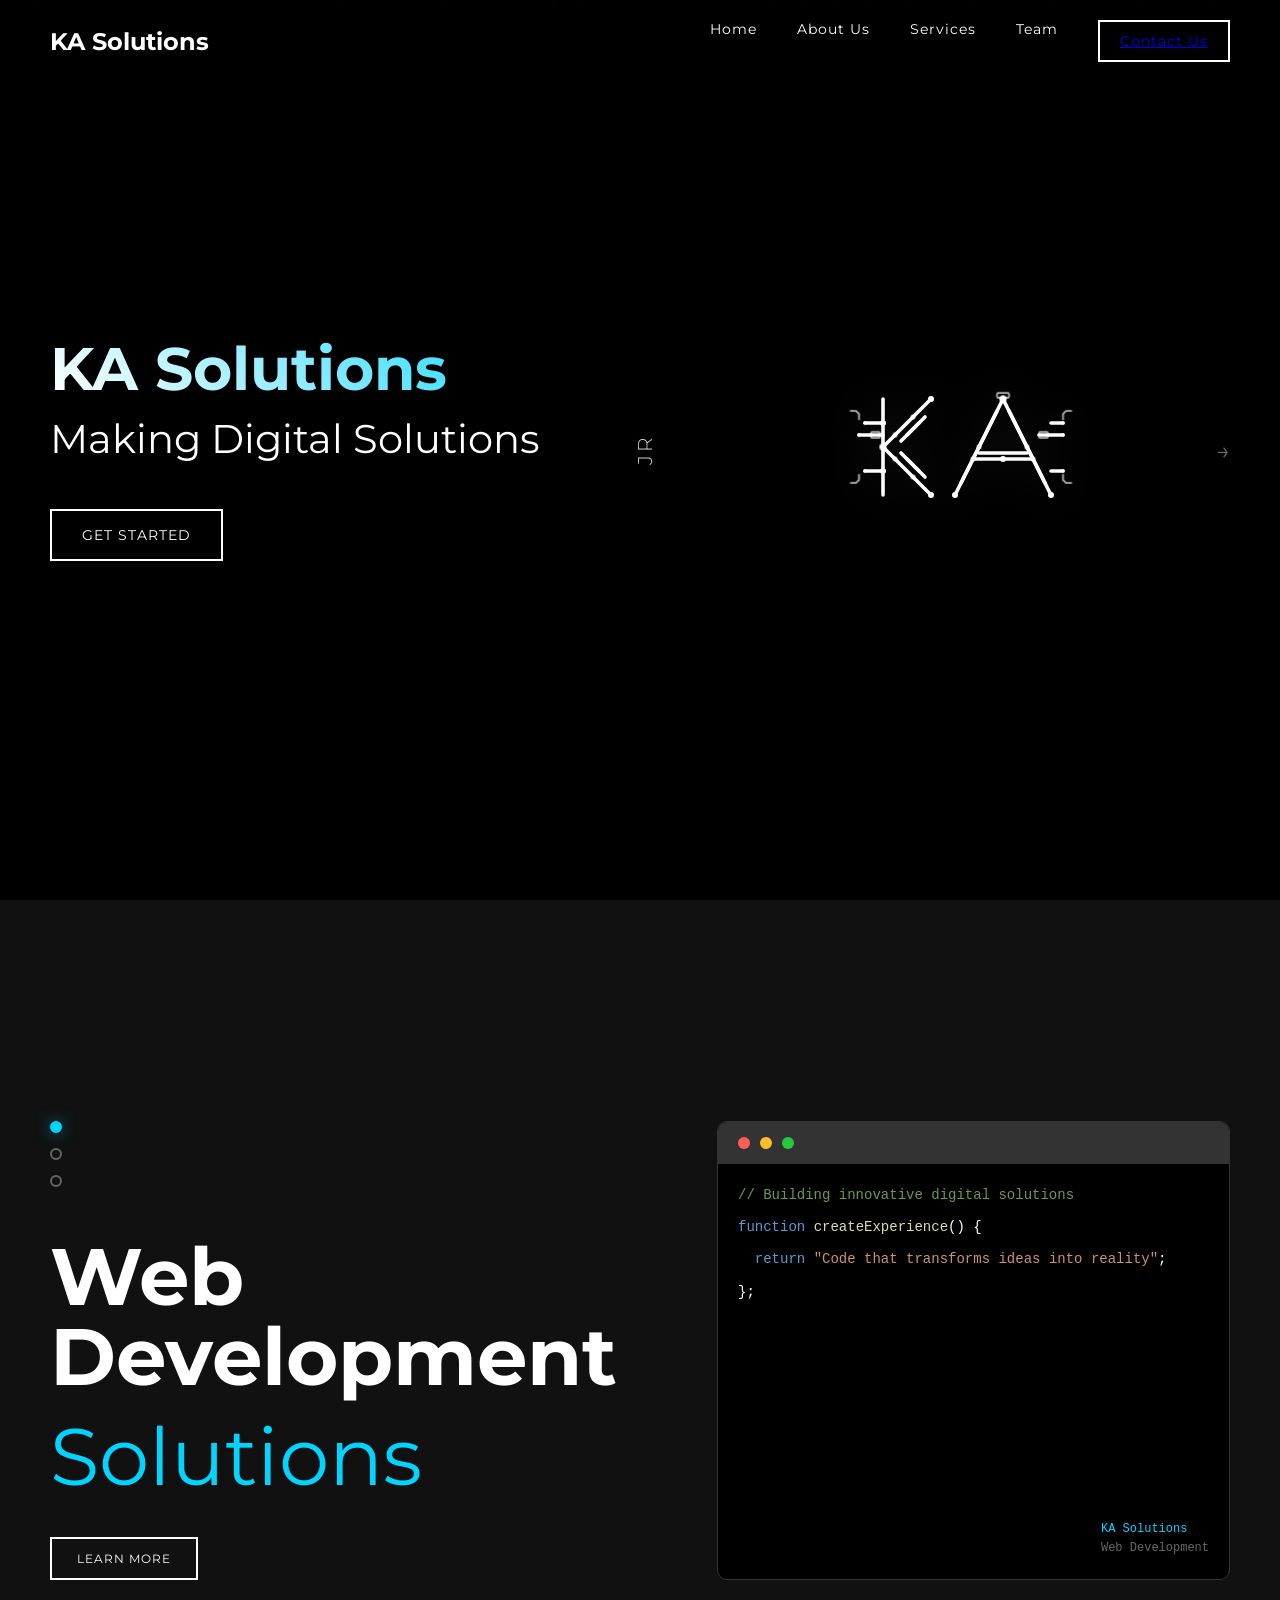
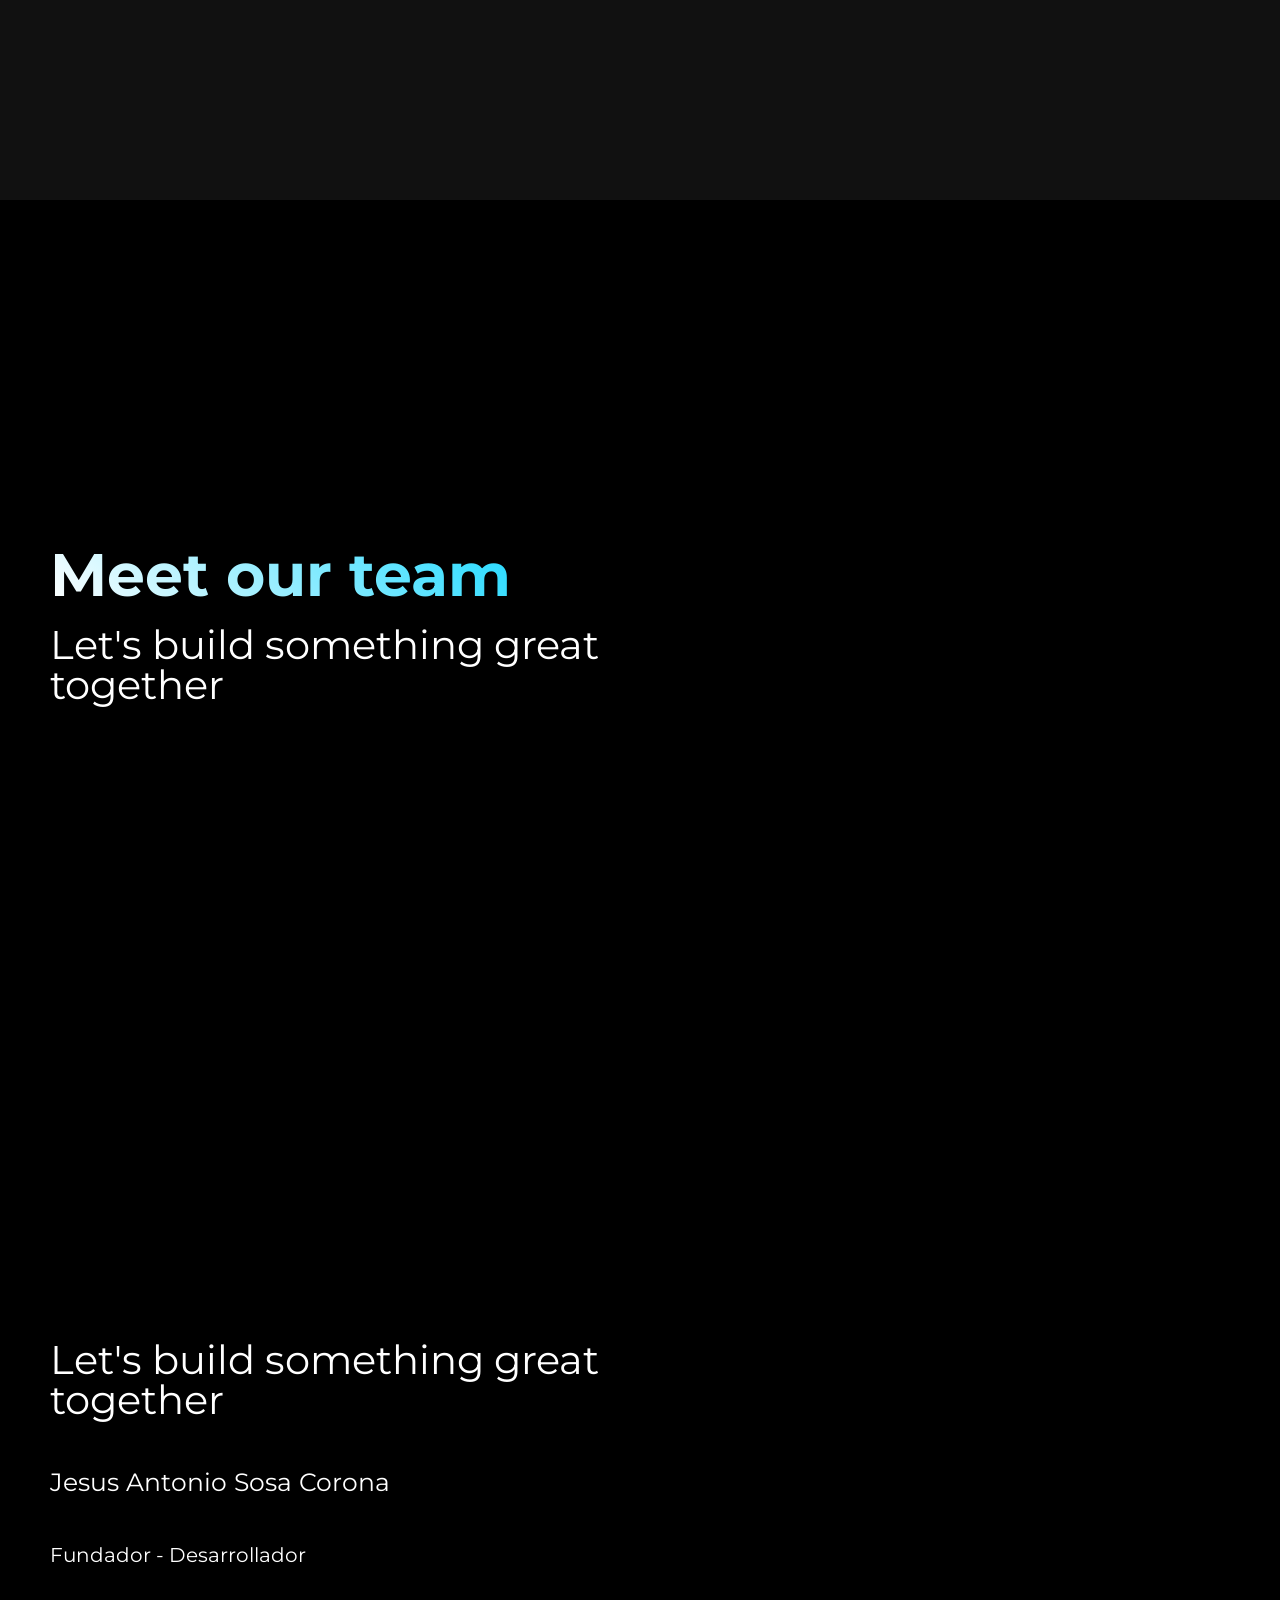
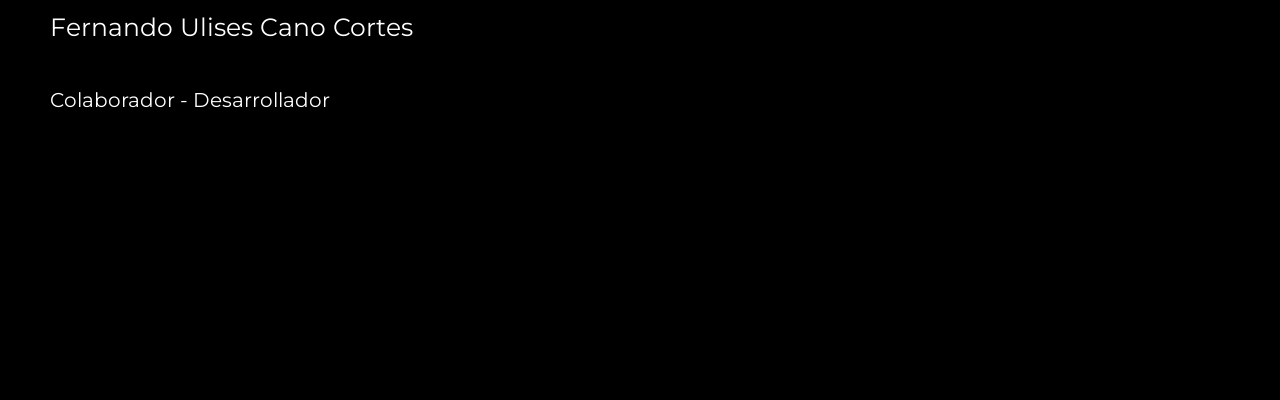
==== index2.html @ cdac3dcc "cambios anteriores" ====
<!DOCTYPE html>
<html lang="es">
<head>
    <meta charset="UTF-8">
    <meta name="viewport" content="width=device-width, initial-scale=1.0">
    <title>KA Solutions - Web Development</title>
    <link href="https://fonts.googleapis.com/css2?family=Montserrat:wght@300;400;600;700&display=swap" rel="stylesheet">
    <link rel="stylesheet" href="./assets/estilos.css">
</head>
<body>
    <!-- Header -->
    <header class="header">
        <nav class="nav">
            <div class="logo-header">
                <div class="logo-icon"></div>
                <span class="logo-text-header">KA Solutions</span>
            </div>
            <ul class="nav-menu">   
                <li><a href="#home""></a>Home</li>
                <li>About Us</li>
                <li>Services</li>
                <li>Team</li>
                <li class="cta"><a href="#contact">Contact Us</a></li>
            </ul>
        </nav>
    </header>

    <!-- Hero Section -->
    <section id="#home" class="hero">
        <div class="particles-container" id="particles"></div>
        <div class="hero-content">
            <!-- Contenido de texto a la izquierda -->
            <div class="hero-text-content">
                <h1>KA Solutions</h1>
                <h2>Making Digital Solutions</h2>
                <a href="#contact" class="cta-button" type="button">Get Started</a>
            </div>
            
            <!-- Logo a la derecha -->
            <div class="hero-logo-container">
                <div class="jr-text">JR</div>
                
                <svg class="hero-logo-svg" viewBox="0 0 400 250" xmlns="http://www.w3.org/2000/svg">
                    <!-- Letra K formada por circuitos -->
                    <g stroke="white" stroke-width="6" fill="none" stroke-linecap="round" stroke-linejoin="round">
                        <!-- Línea vertical principal de K -->
                        <path class="circuit-path" d="M 80 40 L 80 200"/>
                        
                        <!-- Diagonal superior de K con circuitos -->
                        <path class="circuit-path" d="M 80 120 L 100 100 L 130 70 L 160 40"/>
                        <path class="circuit-path" d="M 110 110 L 140 80"/>
                        <path class="circuit-path" d="M 120 100 L 150 70"/>
                        
                        <!-- Diagonal inferior de K con circuitos -->
                        <path class="circuit-path" d="M 80 120 L 100 140 L 130 170 L 160 200"/>
                        <path class="circuit-path" d="M 110 130 L 140 160"/>
                        <path class="circuit-path" d="M 120 140 L 150 170"/>
                        
                        <!-- Conexiones laterales izquierdas -->
                        <path class="circuit-path" d="M 50 80 L 80 80"/>
                        <path class="circuit-path" d="M 50 160 L 80 160"/>
                        <path class="circuit-path" d="M 40 100 L 60 100 L 80 100"/>
                    </g>

                    <!-- Letra A formada por circuitos -->
                    <g stroke="white" stroke-width="6" fill="none" stroke-linecap="round" stroke-linejoin="round">
                        <!-- Línea izquierda de A con circuitos -->
                        <path class="circuit-path" d="M 200 200 L 220 160 L 240 120 L 260 80 L 280 40"/>
                        <path class="circuit-path" d="M 210 180 L 230 140 L 250 100 L 270 60"/>
                        
                        <!-- Línea derecha de A con circuitos -->
                        <path class="circuit-path" d="M 280 40 L 300 80 L 320 120 L 340 160 L 360 200"/>
                        <path class="circuit-path" d="M 290 60 L 310 100 L 330 140 L 350 180"/>
                        
                        <!-- Línea horizontal de A -->
                        <path class="circuit-path" d="M 230 140 L 250 140 L 280 140 L 310 140 L 330 140"/>
                        <path class="circuit-path" d="M 240 130 L 320 130"/>
                        
                        <!-- Conexiones laterales derechas -->
                        <path class="circuit-path" d="M 360 80 L 380 80"/>
                        <path class="circuit-path" d="M 360 160 L 380 160"/>
                        <path class="circuit-path" d="M 340 100 L 360 100 L 380 100"/>
                    </g>

                    <!-- Puntos de conexión (nodos) -->
                    <g fill="white">
                        <!-- Nodos de K -->
                        <circle class="circuit-dot" cx="80" cy="80" r="5"/>
                        <circle class="circuit-dot" cx="80" cy="120" r="6"/>
                        <circle class="circuit-dot" cx="80" cy="160" r="5"/>
                        <circle class="circuit-dot" cx="100" cy="100" r="4"/>
                        <circle class="circuit-dot" cx="100" cy="140" r="4"/>
                        <circle class="circuit-dot" cx="130" cy="70" r="4"/>
                        <circle class="circuit-dot" cx="130" cy="170" r="4"/>
                        <circle class="circuit-dot" cx="160" cy="40" r="5"/>
                        <circle class="circuit-dot" cx="160" cy="200" r="5"/>
                        
                        <!-- Nodos de A -->
                        <circle class="circuit-dot" cx="280" cy="40" r="6"/>
                        <circle class="circuit-dot" cx="240" cy="120" r="4"/>
                        <circle class="circuit-dot" cx="320" cy="120" r="4"/>
                        <circle class="circuit-dot" cx="280" cy="140" r="5"/>
                        <circle class="circuit-dot" cx="200" cy="200" r="5"/>
                        <circle class="circuit-dot" cx="360" cy="200" r="5"/>
                        <circle class="circuit-dot" cx="230" cy="140" r="4"/>
                        <circle class="circuit-dot" cx="330" cy="140" r="4"/>
                        
                        <!-- Nodos en conexiones laterales -->
                        <circle class="circuit-dot" cx="50" cy="80" r="3"/>
                        <circle class="circuit-dot" cx="50" cy="160" r="3"/>
                        <circle class="circuit-dot" cx="40" cy="100" r="3"/>
                        <circle class="circuit-dot" cx="380" cy="80" r="3"/>
                        <circle class="circuit-dot" cx="380" cy="160" r="3"/>
                        <circle class="circuit-dot" cx="380" cy="100" r="3"/>
                    </g>

                    <!-- Elementos decorativos tipo circuito -->
                    <g stroke="white" stroke-width="3" fill="none" opacity="0.7">
                        <!-- Mini rectángulos como chips -->
                        <rect class="circuit-path" x="60" y="95" width="15" height="10" rx="2"/>
                        <rect class="circuit-path" x="340" y="95" width="15" height="10" rx="2"/>
                        <rect class="circuit-path" x="270" y="30" width="20" height="8" rx="2"/>
                        
                        <!-- Líneas conectoras adicionales -->
                        <path class="circuit-path" d="M 25 60 L 35 60 L 40 65 L 40 75"/>
                        <path class="circuit-path" d="M 25 180 L 35 180 L 40 175 L 40 165"/>
                        <path class="circuit-path" d="M 395 60 L 385 60 L 380 65 L 380 75"/>
                        <path class="circuit-path" d="M 395 180 L 385 180 L 380 175 L 380 165"/>
                    </g>
                </svg>
            </div>
        </div>
    </section>

    <!-- Second Section -->
    <section class="second-section">
        <div class="section-content">
            <div class="left-content">
                <div class="section-indicators">
                    <div class="indicator active"></div>
                    <div class="indicator"></div>
                    <div class="indicator"></div>
                </div>
                <div class="section-text">
                    <h3>Web Development</h3>
                    <h4>Solutions</h4>
                    <button class="section-button">Learn More</button>
                </div>
            </div>
            <div class="right-content">
                <div class="terminal-header">
                    <div class="terminal-dot red"></div>
                    <div class="terminal-dot yellow"></div>
                    <div class="terminal-dot green"></div>
                </div>
                <div class="terminal-content">
                    <div class="code-line">
                        <span class="syntax-comment">// Building innovative digital solutions</span>
                    </div>
                    <div class="code-line">
                        <span class="syntax-keyword">function</span> <span class="syntax-function">createExperience</span>() {
                    </div>
                    <div class="code-line">
                        &nbsp;&nbsp;<span class="syntax-keyword">return</span> <span class="syntax-string">"Code that transforms ideas into reality"</span>;
                    </div>
                    <div class="code-line">};</div>
                    <div style="position: absolute; bottom: 20px; right: 20px; font-size: 12px;">
                        <span style="color: #00d4ff;">KA Solutions</span><br>
                        <span style="color: #666;">Web Development</span>
                    </div>
                </div>
            </div>
        </div>
        <div class="nav-arrow">→</div>
    </section>

    <section  class="hero">
    <div class="particles-container" id="particles"></div>
    <div class="hero-content">
        <div class="hero-text-content">
            <h1>Meet our team</h1>
            <h2>Let's build something great together</h2>
        </div>
    </div>
</section>

    <section  class="hero">
    <div class="particles-container" id="particles"></div>
    <div class="hero-content">
        <div class="hero-text-content">
            <h2>Let's build something great together</h2>
            <h3>Jesus Antonio Sosa Corona</h3>
            <p>Fundador - Desarrollador</p>
            <h3>Fernando Ulises Cano Cortes</h3>
            <p>Colaborador - Desarrollador</p>
        </div>
    </div>
</section>

    <script src="script.js"></script>
</body>
</html>
---- assets/estilos.css ----
* {
    margin: 0;
    padding: 0;
    box-sizing: border-box;
}

body {
    font-family: 'Montserrat', sans-serif;
    background: #000;
    color: #fff;
    overflow-x: hidden;
}

/* Header */
.header {
    position: fixed;
    top: 0;
    left: 0;
    right: 0;
    background: rgba(0, 0, 0, 0.9);
    backdrop-filter: blur(10px);
    z-index: 1000;
    padding: 20px 50px;
}

.nav {
    display: flex;
    justify-content: space-between;
    align-items: center;
}

/* Logo del Header
.logo-header {
    display: flex;
    align-items: center;
    gap: 12px;
} */

.logo-icon {
    display: flex;
    align-items: center;
}

.header-logo-svg {
    width: 40px;
    height: 25px;
    color: #fff;
    transition: all 0.3s ease;
}

.logo-text-header {
    font-size: 24px;
    font-weight: 700;
    transition: all 0.3s ease;
}

.logo-header:hover .header-logo-svg {
    color: #00d4ff;
}

.logo-header:hover .logo-text-header {
    color: #00d4ff;
}

/* Navegación */
.nav-menu {
    display: flex;
    list-style: none;
    gap: 40px;
}

.nav-menu li {
    font-size: 14px;
    font-weight: 400;
    letter-spacing: 1px;
    cursor: pointer;
    transition: all 0.3s ease;
}

.nav-menu li:hover {
    color: #00d4ff;
    transform: translateY(-2px);
}

.nav-menu .cta {
    border: 2px solid #fff;
    padding: 10px 20px;
    transition: all 0.3s ease;
}

.nav-menu .cta:hover {
    background: #00d4ff;
    border-color: #00d4ff;
    color: #000;
}

/* Hero Section */
.hero {
    position: relative;
    height: 100vh;
    display: flex;
    justify-content: center;
    align-items: center;
    background: #000;
    overflow: hidden;
    padding: 0 50px;
}

.particles-container {
    position: absolute;
    top: 0;
    left: 0;
    width: 100%;
    height: 100%;
    z-index: 1;
}

.particle {
    position: absolute;
    background: rgba(255, 255, 255, 0.1);
    border-radius: 50%;
    animation: float 20s infinite linear;
}

@keyframes float {
    0% {
        transform: translateY(100vh) translateX(0);
        opacity: 0;
    }
    10% {
        opacity: 1;
    }
    90% {
        opacity: 1;
    }
    100% {
        transform: translateY(-100px) translateX(100px);
        opacity: 0;
    }
}

.hero-content {
    position: relative;
    z-index: 2;
    display: grid;
    grid-template-columns: 1fr 1fr;
    gap: 80px;
    max-width: 1200px;
    width: 100%;
    align-items: center;
}

.hero-text-content {
    text-align: left;
}

/* Logo principal del Hero */
.hero-logo-container {
    position: relative;
    display: flex;
    justify-content: center;
    align-items: center;
}

.jr-text {
    position: absolute;
    left: -50px;
    top: 50%;
    transform: translateY(-50%) rotate(-90deg);
    color: white;
    font-size: 20px;
    font-weight: 300;
    letter-spacing: 3px;
    opacity: 0.8;
}

.hero-logo-svg {
    width: 250px;
    height: 150px;
    filter: drop-shadow(0 0 20px rgba(255, 255, 255, 0.1));
}

/* Animaciones del logo */
.circuit-path {
    stroke-dasharray: 2000;
    stroke-dashoffset: 2000;
    animation: drawPath 4s ease-in-out forwards;
}

.circuit-path:nth-child(2) { animation-delay: 0.1s; }
.circuit-path:nth-child(3) { animation-delay: 0.2s; }
.circuit-path:nth-child(4) { animation-delay: 0.3s; }
.circuit-path:nth-child(5) { animation-delay: 0.4s; }
.circuit-path:nth-child(6) { animation-delay: 0.5s; }
.circuit-path:nth-child(7) { animation-delay: 0.6s; }
.circuit-path:nth-child(8) { animation-delay: 0.7s; }
.circuit-path:nth-child(9) { animation-delay: 0.8s; }
.circuit-path:nth-child(10) { animation-delay: 0.9s; }

@keyframes drawPath {
    to {
        stroke-dashoffset: 0;
    }
}

.circuit-dot {
    opacity: 0;
    animation: fadeInDot 0.3s ease forwards;
}

.circuit-dot:nth-child(n+20) { animation-delay: 2s; }
.circuit-dot:nth-child(n+25) { animation-delay: 2.2s; }
.circuit-dot:nth-child(n+30) { animation-delay: 2.4s; }

@keyframes fadeInDot {
    to {
        opacity: 1;
    }
}

/* Hover effects para el logo del hero */
.hero-logo-container:hover .circuit-path {
    stroke: #00d4ff;
    filter: drop-shadow(0 0 8px #00d4ff);
    transition: all 0.3s ease;
}

.hero-logo-container:hover .circuit-dot {
    fill: #00d4ff;
    filter: drop-shadow(0 0 6px #00d4ff);
    transition: all 0.3s ease;
}

.hero-logo-container:hover .jr-text {
    color: #00d4ff;
    text-shadow: 0 0 20px rgba(0, 212, 255, 0.5);
    transition: all 0.3s ease;
}

.hero h1 {
    font-size: 60px;
    font-weight: 700;
    margin-bottom: 20px;
    line-height: 1;
    background: linear-gradient(45deg, #fff, #00d4ff);
    background-clip: text;
    -webkit-background-clip: text;
    -webkit-text-fill-color: transparent;
    animation: titleFadeIn 1s ease forwards;
    animation-delay: 3s;
    opacity: 0;
}

.hero h2 {
    font-size: 40px;
    font-weight: 400;
    margin-bottom: 50px;
    line-height: 1;
    opacity: 0;
    animation: titleFadeIn 1s ease forwards;
    animation-delay: 3.5s;
}

.hero h3 {
    font-size: 25px;
    font-weight: 400;
    margin-bottom: 50px;
    line-height: 1;
    opacity: 0;
    animation: titleFadeIn 1s ease forwards;
    animation-delay: 3.5s;
}

.hero p {
    font-size: 20px;
    font-weight: 400;
    margin-bottom: 50px;
    line-height: 1;
    opacity: 0;
    animation: titleFadeIn 1s ease forwards;
    animation-delay: 3.5s;
}

@keyframes titleFadeIn {
    to {
        opacity: 1;
        transform: translateY(0);
    }
    from {
        opacity: 0;
        transform: translateY(20px);
    }
}

button.cta-button,
a.cta-button {
    border: 2px solid #fff;
    display: inline-block;
    background: transparent;
    color: #ffffff;
    padding: 15px 30px;
    font-family: 'Montserrat';
    font-size: 14px;
    font-weight: 400;
    letter-spacing: 1px;
    cursor: pointer;
    transition: all 0.3s ease;
    text-transform: uppercase;
    opacity: 0;
    animation: titleFadeIn 1s ease forwards;
    animation-delay: 4s;
    text-decoration: none;
}

button.cta-button:hover,
a.cta-button:hover {
    background: #00d4ff;
    border-color: #00d4ff;
    color: #000;
    transform: translateY(-3px);
    box-shadow: 0 10px 30px rgba(0, 212, 255, 0.3);
    text-decoration: none;
}

/* Second Section */
.second-section {
    background: #111;
    min-height: 100vh;
    display: flex;
    align-items: center;
    padding: 100px 50px;
}

.section-content {
    display: grid;
    grid-template-columns: 1fr 1fr;
    gap: 100px;
    max-width: 1200px;
    margin: 0 auto;
    width: 100%;
}

.left-content {
    display: flex;
    flex-direction: column;
    justify-content: center;
}

.section-indicators {
    display: flex;
    flex-direction: column;
    gap: 15px;
    margin-bottom: 50px;
}

.indicator {
    width: 12px;
    height: 12px;
    border-radius: 50%;
    border: 2px solid #666;
    background: transparent;
    transition: all 0.3s ease;
}

.indicator.active {
    background: #00d4ff;
    border-color: #00d4ff;
    box-shadow: 0 0 15px rgba(0, 212, 255, 0.5);
}

.section-text h3 {
    font-size: 80px;
    font-weight: 700;
    margin-bottom: 20px;
    line-height: 1;
}

.section-text h4 {
    font-size: 80px;
    font-weight: 400;
    margin-bottom: 40px;
    line-height: 1;
    color: #00d4ff;
}

.section-button {
    border: 2px solid #fff;
    background: transparent;
    color: #fff;
    padding: 12px 25px;
    font-family: 'Montserrat', sans-serif;
    font-size: 12px;
    font-weight: 400;
    letter-spacing: 1px;
    cursor: pointer;
    transition: all 0.3s ease;
    text-transform: uppercase;
    align-self: flex-start;
}

.section-button:hover {
    background: #00d4ff;
    border-color: #00d4ff;
    color: #000;
    transform: translateY(-2px);
    box-shadow: 0 5px 20px rgba(0, 212, 255, 0.3);
}

.right-content {
    position: relative;
    background: #000;
    border-radius: 10px;
    overflow: hidden;
    min-height: 400px;
    display: flex;
    flex-direction: column;
    border: 1px solid #333;
}

.terminal-header {
    background: #333;
    padding: 15px 20px;
    display: flex;
    gap: 10px;
    align-items: center;
}

.terminal-dot {
    width: 12px;
    height: 12px;
    border-radius: 50%;
}

.red { background: #ff5f56; }
.yellow { background: #ffbd2e; }
.green { background: #27ca3f; }

.terminal-content {
    padding: 20px;
    flex: 1;
    font-family: 'Courier New', monospace;
    font-size: 14px;
    line-height: 1.6;
}

.code-line {
    margin-bottom: 10px;
    opacity: 0;
    animation: typeIn 0.5s ease forwards;
}

.code-line:nth-child(1) { animation-delay: 0.5s; }
.code-line:nth-child(2) { animation-delay: 1s; }
.code-line:nth-child(3) { animation-delay: 1.5s; }
.code-line:nth-child(4) { animation-delay: 2s; }

@keyframes typeIn {
    to {
        opacity: 1;
    }
}

.syntax-comment { color: #6a9955; }
.syntax-keyword { color: #569cd6; }
.syntax-string { color: #ce9178; }
.syntax-function { color: #dcdcaa; }

/* Navigation Arrow */
.nav-arrow {
    position: absolute;
    right: 50px;
    top: 50%;
    transform: translateY(-50%);
    font-size: 24px;
    color: #666;
    cursor: pointer;
    transition: all 0.3s ease;
}

.nav-arrow:hover {
    color: #00d4ff;
    transform: translateY(-50%) translateX(5px);
}

/* Responsive */
@media (max-width: 768px) {
    .header {
        padding: 20px 25px;
    }
    
    .nav-menu {
        gap: 20px;
        font-size: 12px;
    }
    
    .logo-text-header {
        font-size: 18px;
    }
    
    .header-logo-svg {
        width: 30px;
        height: 20px;
    }
    
    .hero {
        padding: 0 25px;
    }
    
    .hero-content {
        grid-template-columns: 1fr;
        gap: 40px;
        text-align: center;
    }
    
    .hero-text-content {
        text-align: center;
        order: 2;
    }
    
    .hero-logo-container {
        order: 1;
    }
    
    .hero-logo-svg {
        width: 200px;
        height: 120px;
    }
    
    .jr-text {
        font-size: 16px;
        left: -35px;
    }
    
    .hero h1 {
        font-size: 50px;
    }
    
    .hero h2 {
        font-size: 35px;
    }
    
    .section-content {
        grid-template-columns: 1fr;
        gap: 50px;
    }
    
    .section-text h3, .section-text h4 {
        font-size: 50px;
    }
    
    .second-section {
        padding: 50px 25px;
    }
}

@media (max-width: 480px) {
    .nav-menu {
        display: none; /* Aquí podrías implementar un menú hamburguesa */
    }
    
    .hero-content {
        gap: 30px;
    }
    
    .hero-logo-svg {
        width: 180px;
        height: 100px;
    }
    
    .hero h1 {
        font-size: 40px;
    }
    
    .hero h2 {
        font-size: 28px;
    }
    
    .jr-text {
        font-size: 14px;
        left: -30px;
    }
}
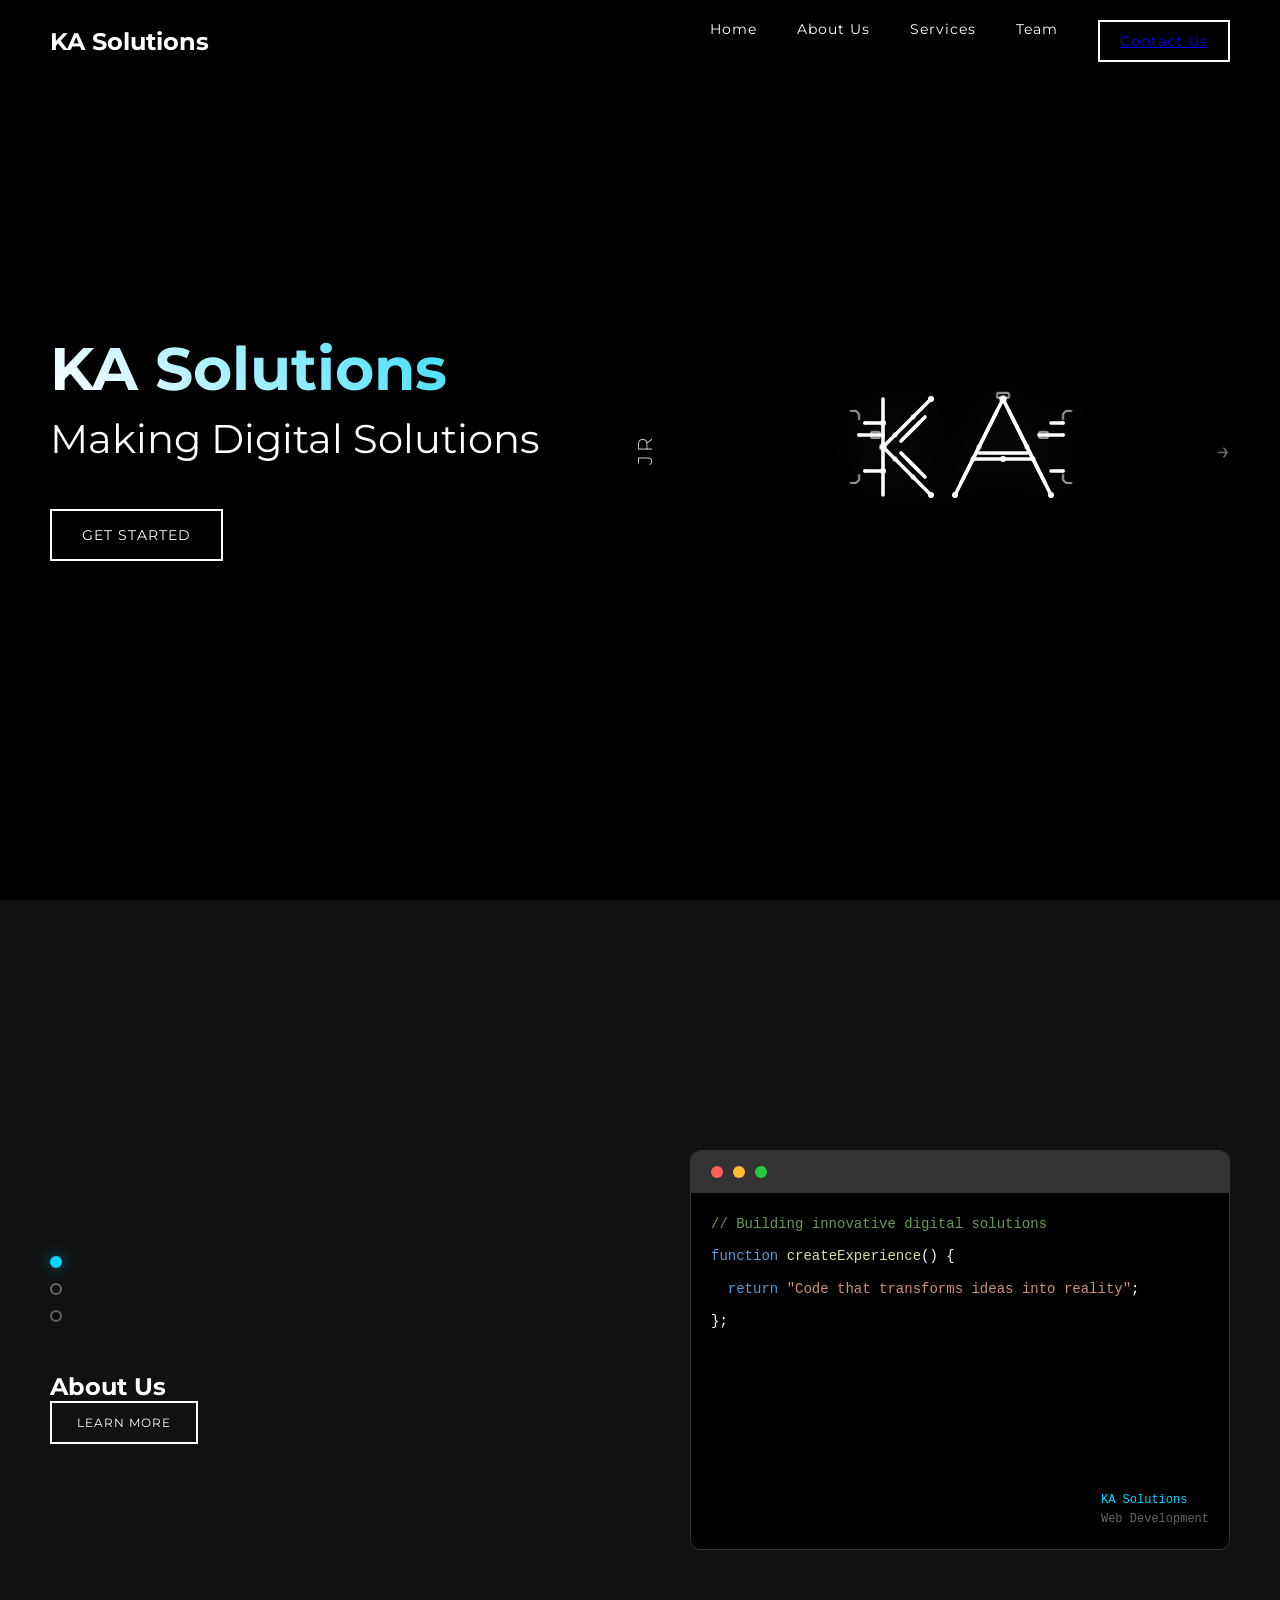
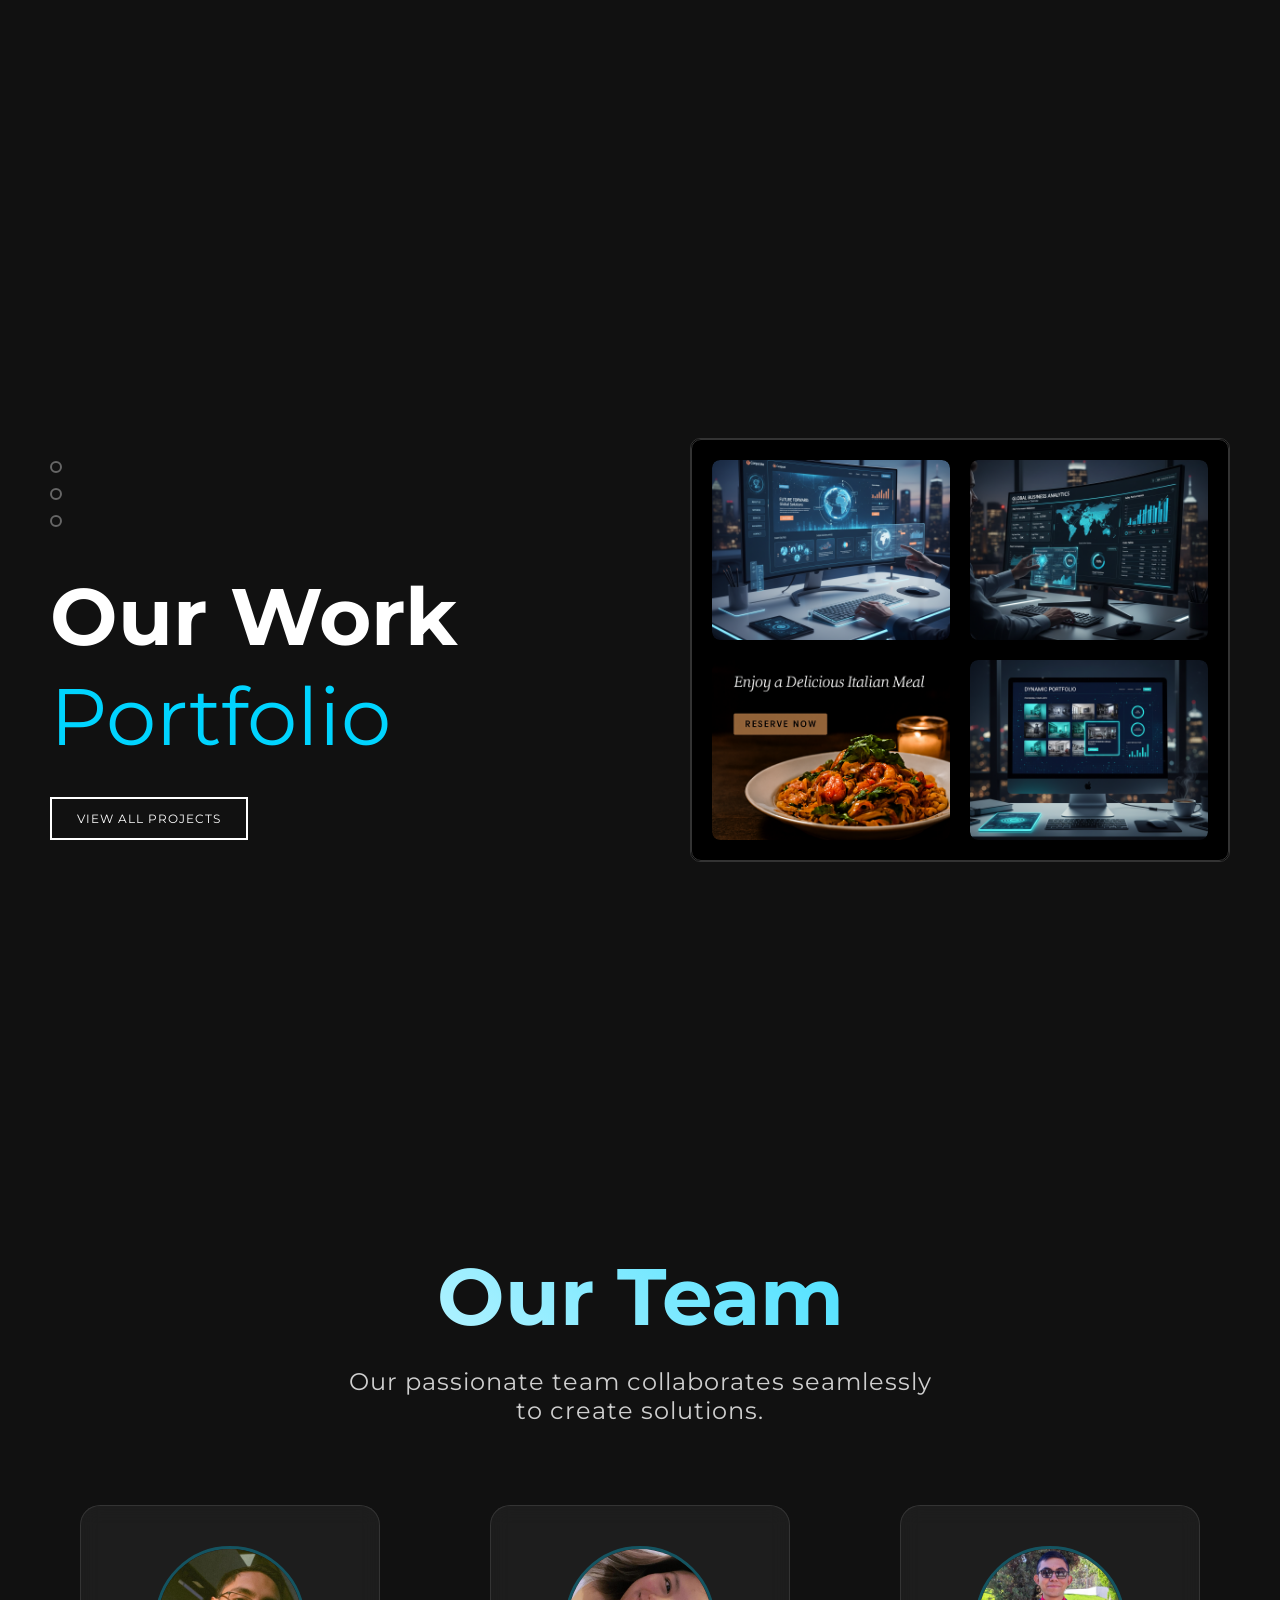
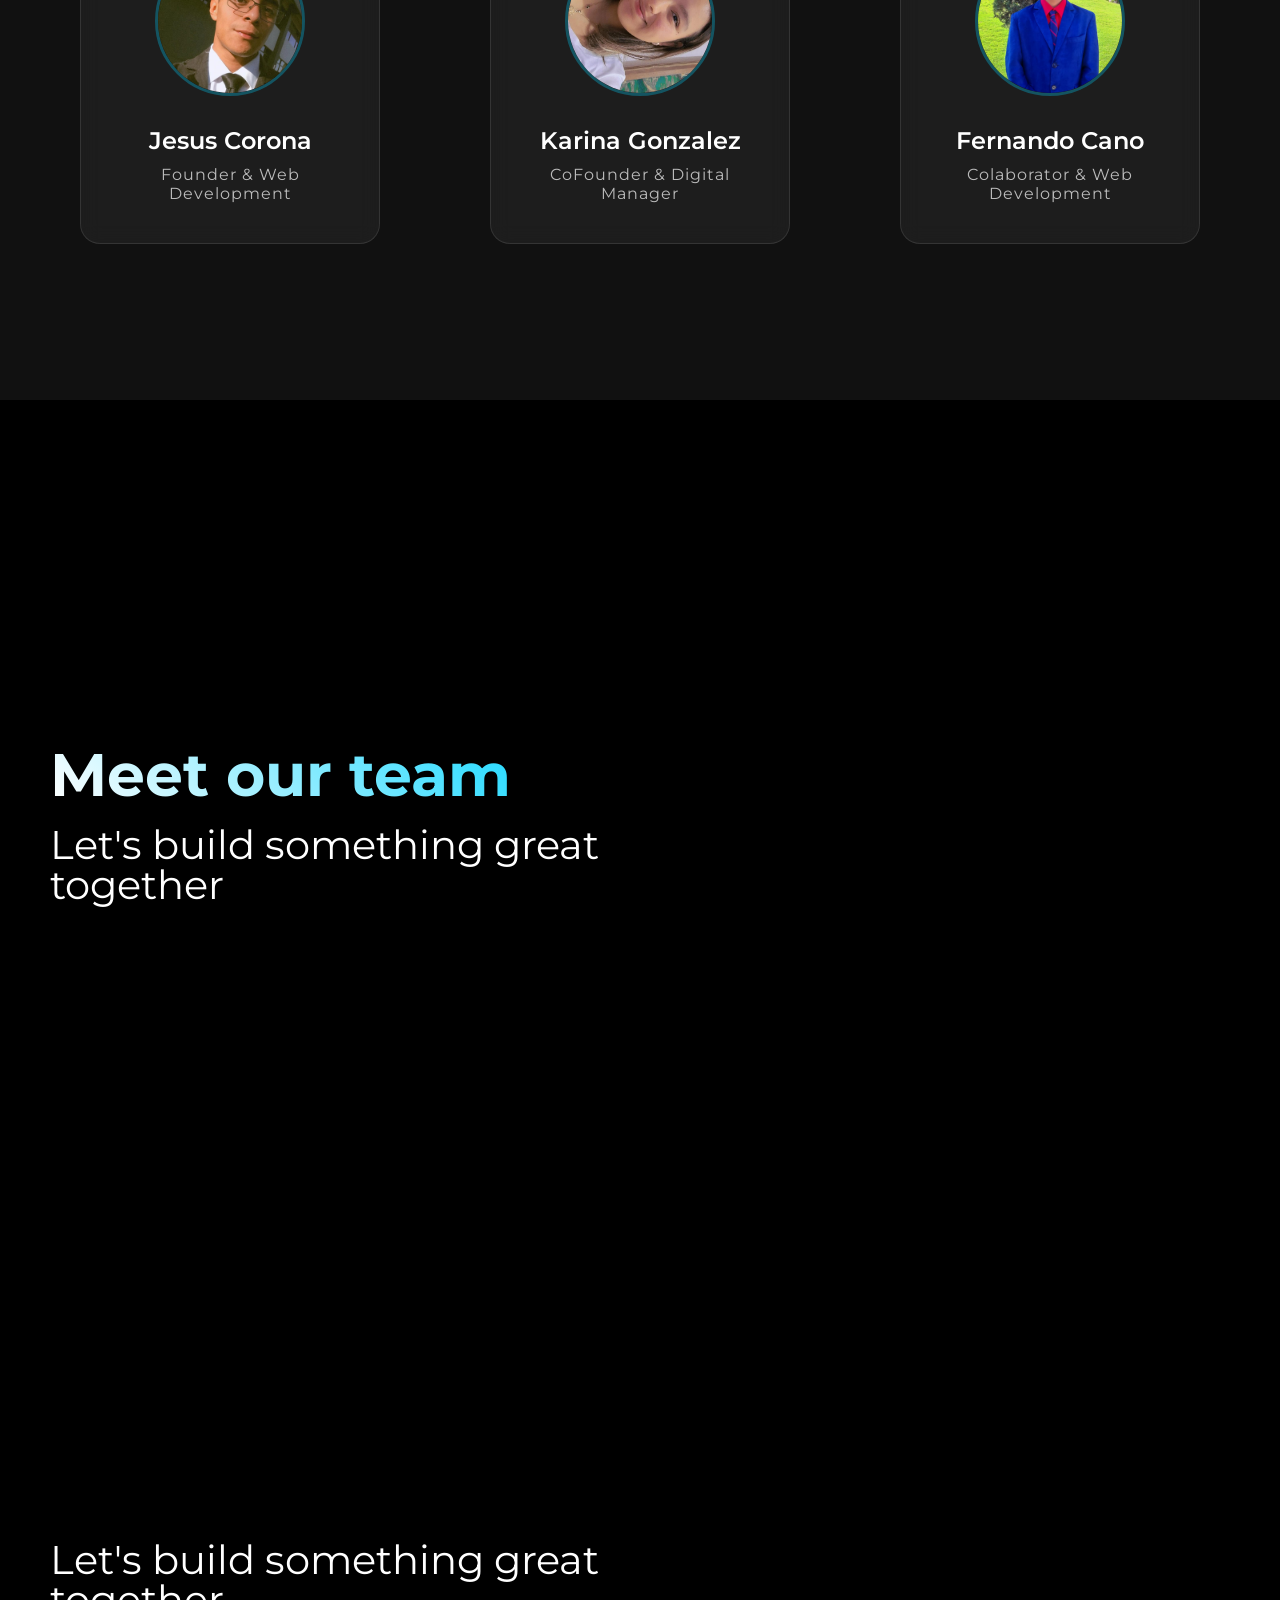
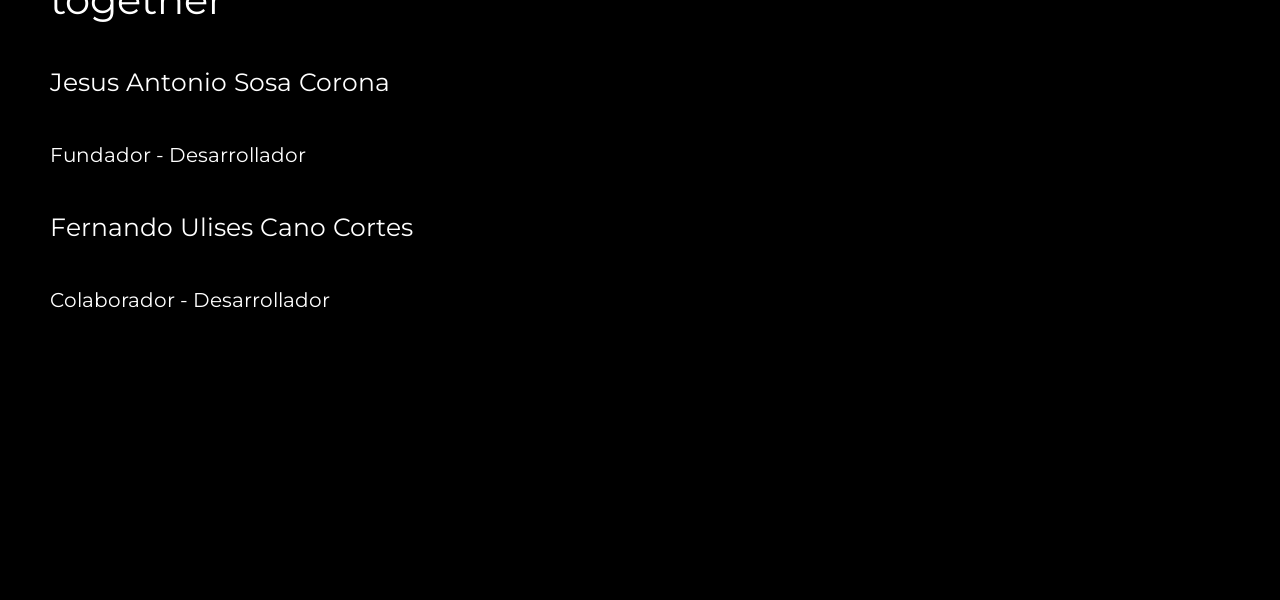
==== commit 104b1179: "Merge branch 'main' of https://github.com/JesusCorona010/Proyecto-KA-Solutions" ====
--- a/index2.html
+++ b/index2.html
@@ -142,8 +142,7 @@
                     <div class="indicator"></div>
                 </div>
                 <div class="section-text">
-                    <h3>Web Development</h3>
-                    <h4>Solutions</h4>
+                    <h1>About Us</h1>
                     <button class="section-button">Learn More</button>
                 </div>
             </div>
@@ -172,6 +171,114 @@
             </div>
         </div>
         <div class="nav-arrow">→</div>
+    </section>
+
+        <!-- SECCION DE TRABAJO -->
+    <section id="work" class="second-section">
+        <div class="section-content">
+            <div class="left-content">
+                <div class="section-indicators">
+                    <div class="indicator active"></div>
+                    <div class="indicator"></div>
+                    <div class="indicator"></div>
+                </div>
+                <div class="section-text">
+                    <h3>Our Work</h3>
+                    <h4>Portfolio</h4>
+                    <button class="section-button">View All Projects</button>
+                </div>
+            </div>
+            <div class="right-content">
+                <div class="work-gallery">
+                    <div class="project-item">
+                        <div class="project-image">
+                            <!-- AQUÍ van las imágenes de proyectos -->
+                            <img src="./assets/pictures/1.png" alt="Proyecto 1" />
+                            <div class="project-overlay">
+                                <h5>Interactive Website or Corporate Website</h5>
+                                <p>HTML5, CSS3 & JavaScript</p>
+                            </div>
+                        </div>
+                    </div>
+                    
+                    <div class="project-item">
+                        <div class="project-image">
+                            <img src="./assets/pictures/2.png" alt="Proyecto 2" />
+                            <div class="project-overlay">
+                                <h5>Business Dashboard</h5>
+                                <p>JavaScript & CSS3</p>
+                            </div>
+                        </div>
+                    </div>
+                    
+                    <div class="project-item">
+                        <div class="project-image">
+                            <img src="./assets/pictures/5.png" alt="Proyecto 3" />
+                            <div class="project-overlay">
+                                <h5>Restaurant Website</h5>
+                                <p>HTML5 & CSS3</p>
+                            </div>
+                        </div>
+                    </div>
+                    
+                    <div class="project-item">
+                        <div class="project-image">
+                            <img src="./assets/pictures/4.png" alt="Proyecto 4" />
+                            <div class="project-overlay">
+                                <h5>Dynamic Portfolio</h5>
+                                <p>JavaScript & HTML5</p>
+                            </div>
+                        </div>
+                    </div>
+                </div>
+            </div>
+        </div>
+        <div class="nav-arrow">→</div>
+    </section>
+
+    <!-- OUR TEAM -->
+    <section class="second-section">
+        <div class="team-container">
+            <div class="team-header">
+                <h3 class="team-title">Our Team</h3>
+                <p class="team-description">Our passionate team collaborates seamlessly to create solutions.</p>
+            </div>
+            
+            <div class="team-grid">
+                <div class="team-member">
+                    <div class="member-image">
+                        <!-- AQUÍ va la foto de Jesus -->
+                        <img src="./assets/pictures/Jesus.jpg" alt="Jesus Corona" />
+                    </div>
+                    <div class="member-info">
+                        <h4 class="member-name">Jesus Corona</h4>
+                        <p class="member-role">Founder & Web Development</p>
+                    </div>
+                </div>
+                
+                <div class="team-member">
+                    <div class="member-image">
+                        <!-- AQUÍ va la foto de Karina -->
+                        <img src="./assets/pictures/karina.jpg" alt="karina Gonzalez" />
+                    </div>
+                    <div class="member-info">
+                        <h4 class="member-name">Karina Gonzalez</h4>
+                        <p class="member-role">CoFounder & Digital Manager</p>
+                    </div>
+                </div>
+                
+                <div class="team-member">
+                    <div class="member-image">
+                        <!-- AQUÍ va la foto de Fernando -->
+                        <img src="./assets/pictures/Fernando.jpg" alt="Fernando Cano" />
+                    </div>
+                    <div class="member-info">
+                        <h4 class="member-name">Fernando Cano</h4>
+                        <p class="member-role">Colaborator & Web Development</p>
+                    </div>
+                </div>
+            </div>
+        </div>
     </section>
 
     <section  class="hero">
--- a/assets/estilos.css
+++ b/assets/estilos.css
@@ -579,4 +579,252 @@
         font-size: 14px;
         left: -30px;
     }
+}
+
+/* Team Section - Agregar al final del CSS existente */
+
+.team-container {
+    max-width: 1200px;
+    margin: 0 auto;
+    width: 100%;
+    text-align: center;
+}
+
+.team-header {
+    margin-bottom: 80px;
+}
+
+.team-title {
+    font-size: 80px;
+    font-weight: 700;
+    margin-bottom: 30px;
+    line-height: 1;
+    background: linear-gradient(45deg, #fff, #00d4ff);
+    background-clip: text;
+    -webkit-background-clip: text;
+    -webkit-text-fill-color: transparent;
+}
+
+.team-description {
+    font-size: 24px;
+    font-weight: 400;
+    color: rgba(255, 255, 255, 0.8);
+    letter-spacing: 1px;
+    max-width: 600px;
+    margin: 0 auto;
+}
+
+.team-grid {
+    display: grid;
+    grid-template-columns: repeat(3, 1fr);
+    gap: 50px;
+    justify-items: center;
+}
+
+.team-member {
+    background: rgba(255, 255, 255, 0.05);
+    border: 1px solid rgba(255, 255, 255, 0.1);
+    border-radius: 20px;
+    padding: 40px 30px;
+    transition: all 0.3s ease;
+    backdrop-filter: blur(10px);
+    max-width: 300px;
+}
+
+.team-member:hover {
+    background: rgba(0, 212, 255, 0.1);
+    border-color: rgba(0, 212, 255, 0.3);
+    transform: translateY(-10px);
+    box-shadow: 0 20px 40px rgba(0, 212, 255, 0.2);
+}
+
+.member-image {
+    width: 150px;
+    height: 150px;
+    border-radius: 50%;
+    margin: 0 auto 30px;
+    overflow: hidden;
+    border: 3px solid rgba(0, 212, 255, 0.3);
+    transition: all 0.3s ease;
+}
+
+.member-image img {
+    width: 100%;
+    height: 100%;
+    object-fit: cover;
+    transition: all 0.3s ease;
+}
+
+.team-member:hover .member-image {
+    border-color: #00d4ff;
+    box-shadow: 0 0 30px rgba(0, 212, 255, 0.5);
+}
+
+.team-member:hover .member-image img {
+    transform: scale(1.1);
+}
+
+.member-info {
+    text-align: center;
+}
+
+.member-name {
+    font-size: 24px;
+    font-weight: 600;
+    color: #fff;
+    margin-bottom: 10px;
+    transition: all 0.3s ease;
+}
+
+.member-role {
+    font-size: 16px;
+    font-weight: 400;
+    color: rgba(255, 255, 255, 0.7);
+    letter-spacing: 1px;
+    transition: all 0.3s ease;
+}
+
+.team-member:hover .member-name {
+    color: #00d4ff;
+}
+
+.team-member:hover .member-role {
+    color: rgba(255, 255, 255, 0.9);
+}
+
+/* Responsive Team Section */
+@media (max-width: 768px) {
+    .team-title {
+        font-size: 50px;
+    }
+    
+    .team-description {
+        font-size: 18px;
+        padding: 0 20px;
+    }
+    
+    .team-grid {
+        grid-template-columns: 1fr;
+        gap: 40px;
+    }
+    
+    .team-header {
+        margin-bottom: 50px;
+    }
+}
+
+@media (max-width: 480px) {
+    .team-title {
+        font-size: 40px;
+    }
+    
+    .team-description {
+        font-size: 16px;
+    }
+    
+    .team-member {
+        padding: 30px 20px;
+    }
+    
+    .member-image {
+        width: 120px;
+        height: 120px;
+    }
+}
+
+/* Work Section Gallery - Agregar al final del CSS existente */
+
+.work-gallery {
+    display: grid;
+    grid-template-columns: repeat(2, 1fr);
+    gap: 20px;
+    padding: 20px;
+    background: #000;
+    border-radius: 10px;
+    border: 1px solid #333;
+    min-height: 400px;
+}
+
+.project-item {
+    position: relative;
+    border-radius: 8px;
+    overflow: hidden;
+    cursor: pointer;
+    transition: all 0.3s ease;
+}
+
+.project-item:hover {
+    transform: translateY(-5px);
+    box-shadow: 0 10px 30px rgba(0, 212, 255, 0.3);
+}
+
+.project-image {
+    position: relative;
+    width: 100%;
+    height: 180px;
+    overflow: hidden;
+    background: #222;
+    border-radius: 8px;
+}
+
+.project-image img {
+    width: 100%;
+    height: 100%;
+    object-fit: cover;
+    transition: all 0.3s ease;
+}
+
+.project-item:hover .project-image img {
+    transform: scale(1.1);
+}
+
+.project-overlay {
+    position: absolute;
+    bottom: 0;
+    left: 0;
+    right: 0;
+    background: linear-gradient(transparent, rgba(0, 0, 0, 0.9));
+    color: white;
+    padding: 20px 15px 15px;
+    transform: translateY(100%);
+    transition: all 0.3s ease;
+}
+
+.project-item:hover .project-overlay {
+    transform: translateY(0);
+}
+
+.project-overlay h5 {
+    font-size: 16px;
+    font-weight: 600;
+    color: #00d4ff;
+    margin-bottom: 5px;
+}
+
+.project-overlay p {
+    font-size: 14px;
+    color: rgba(255, 255, 255, 0.8);
+    font-weight: 300;
+}
+
+/* Responsive para Work Section */
+@media (max-width: 768px) {
+    .work-gallery {
+        grid-template-columns: 1fr;
+        gap: 15px;
+    }
+    
+    .project-image {
+        height: 200px;
+    }
+}
+
+@media (max-width: 480px) {
+    .project-image {
+        height: 160px;
+    }
+    
+    .project-overlay {
+        padding: 15px 10px 10px;
+    }
 }
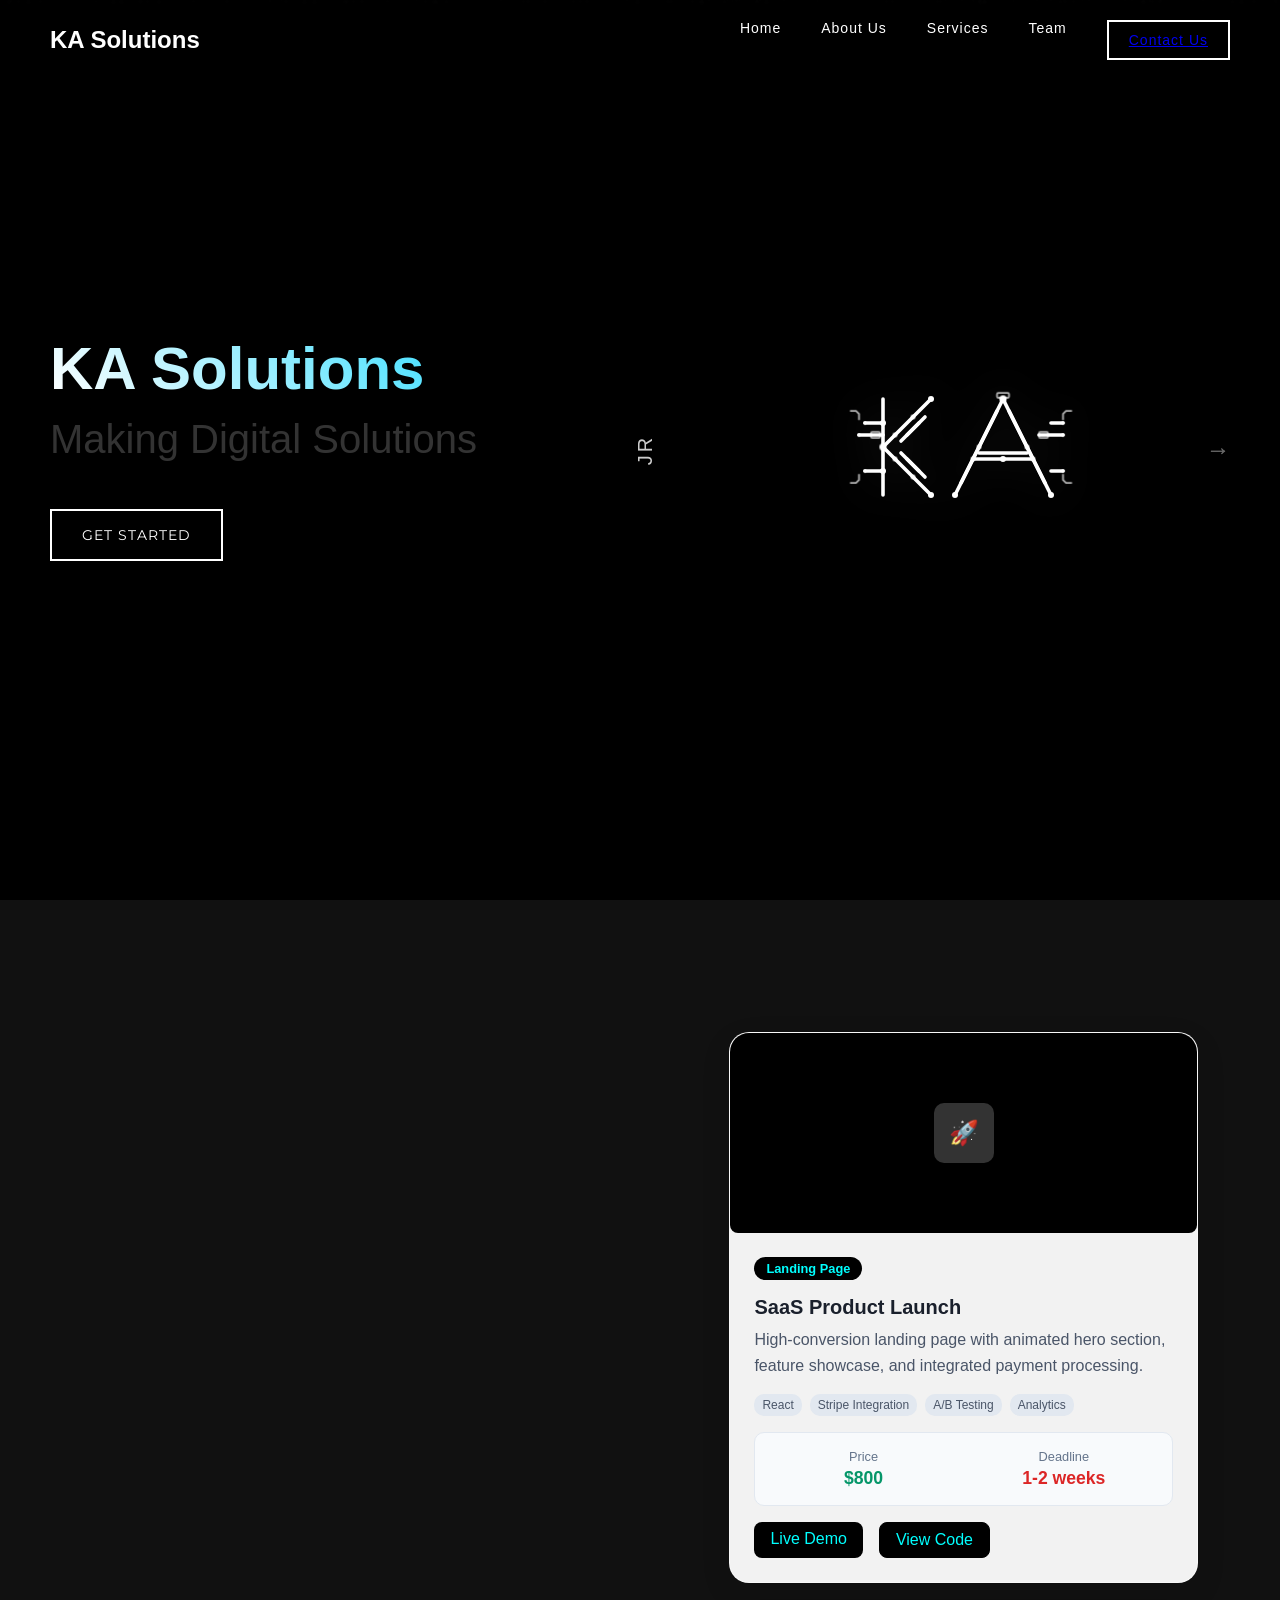
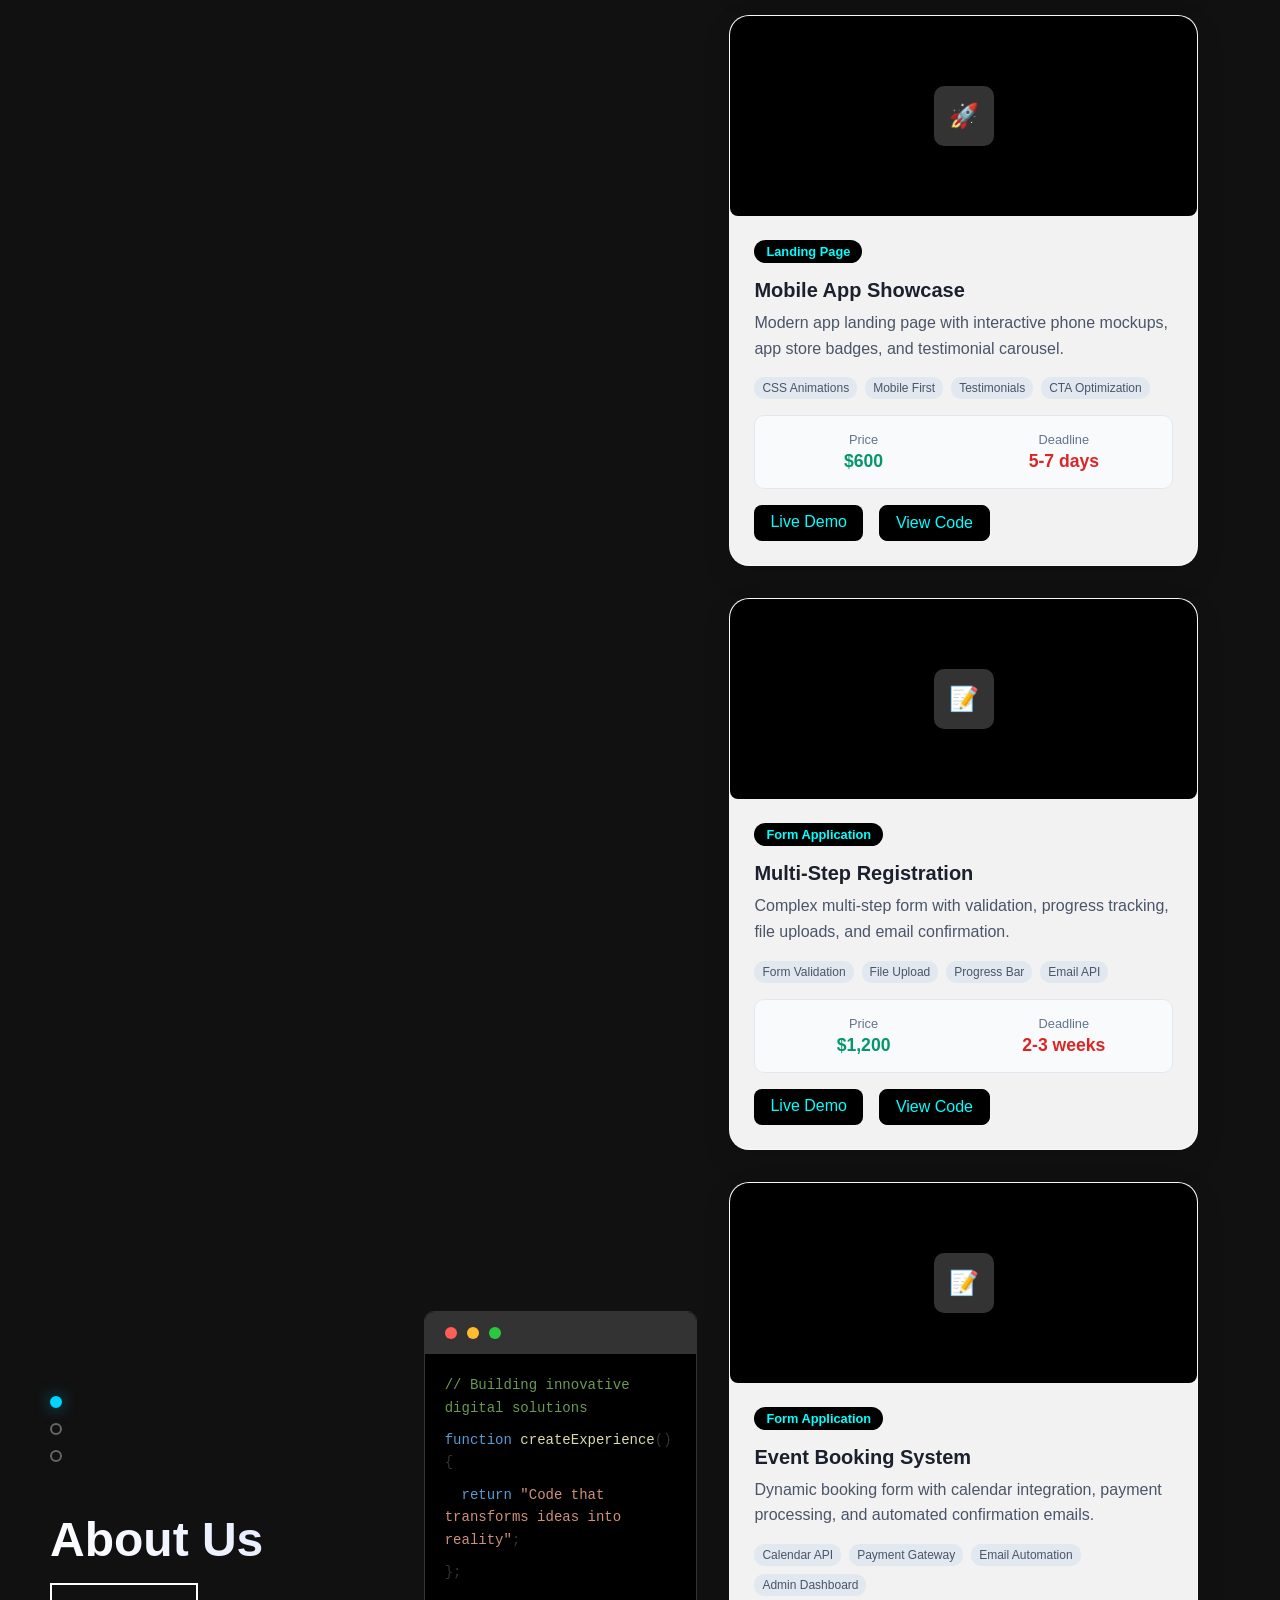
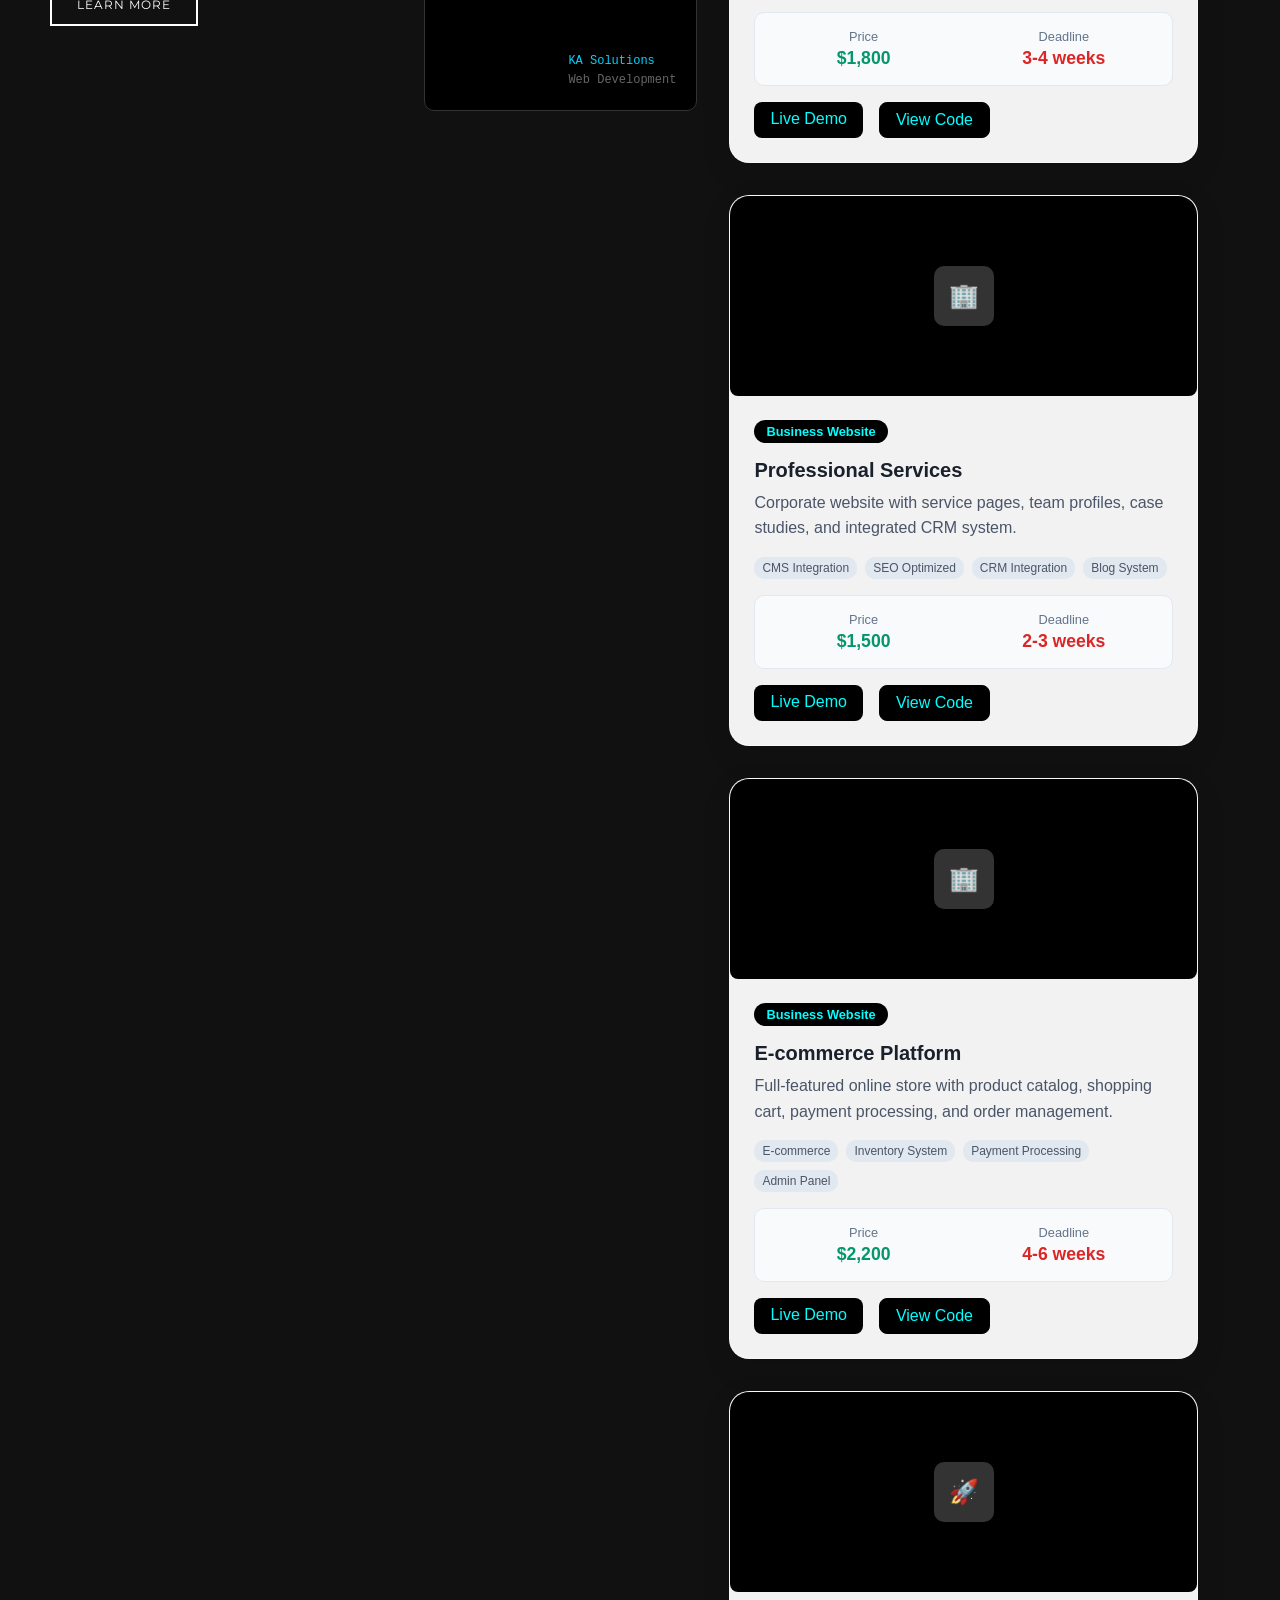
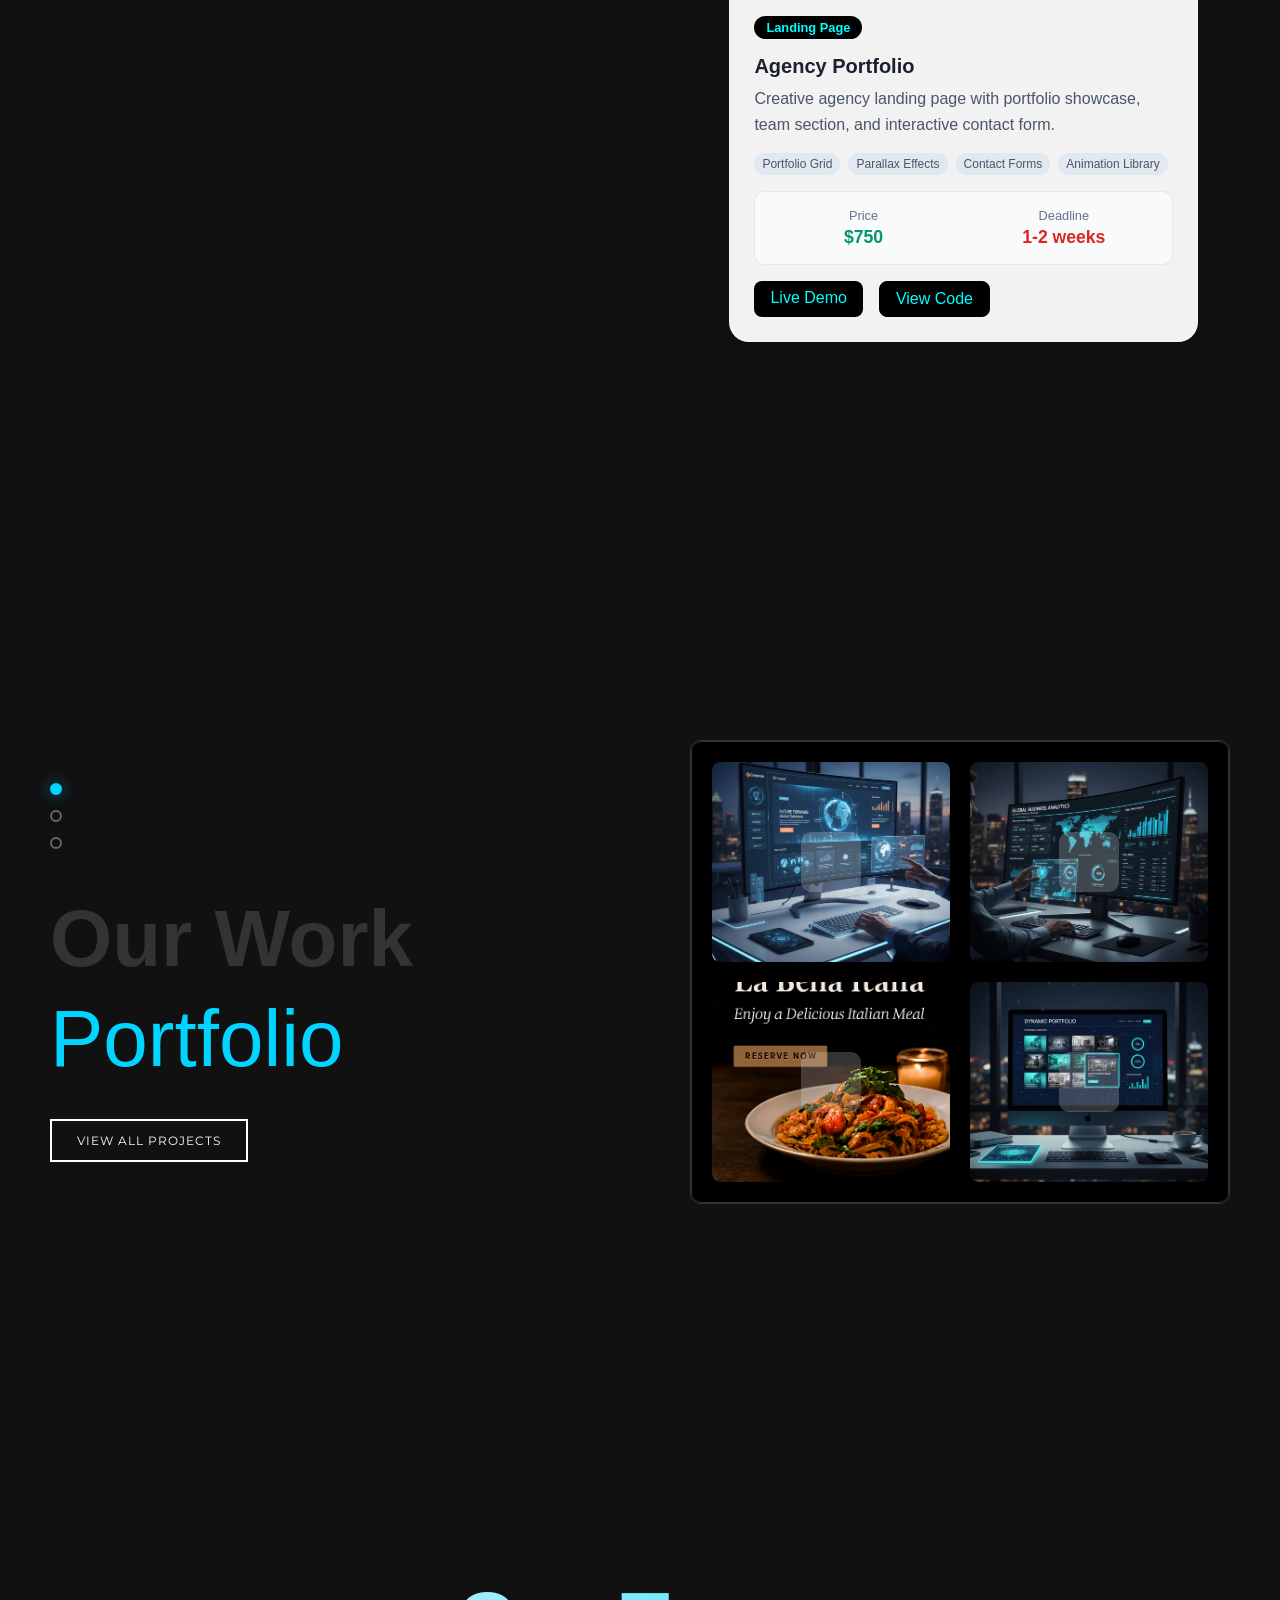
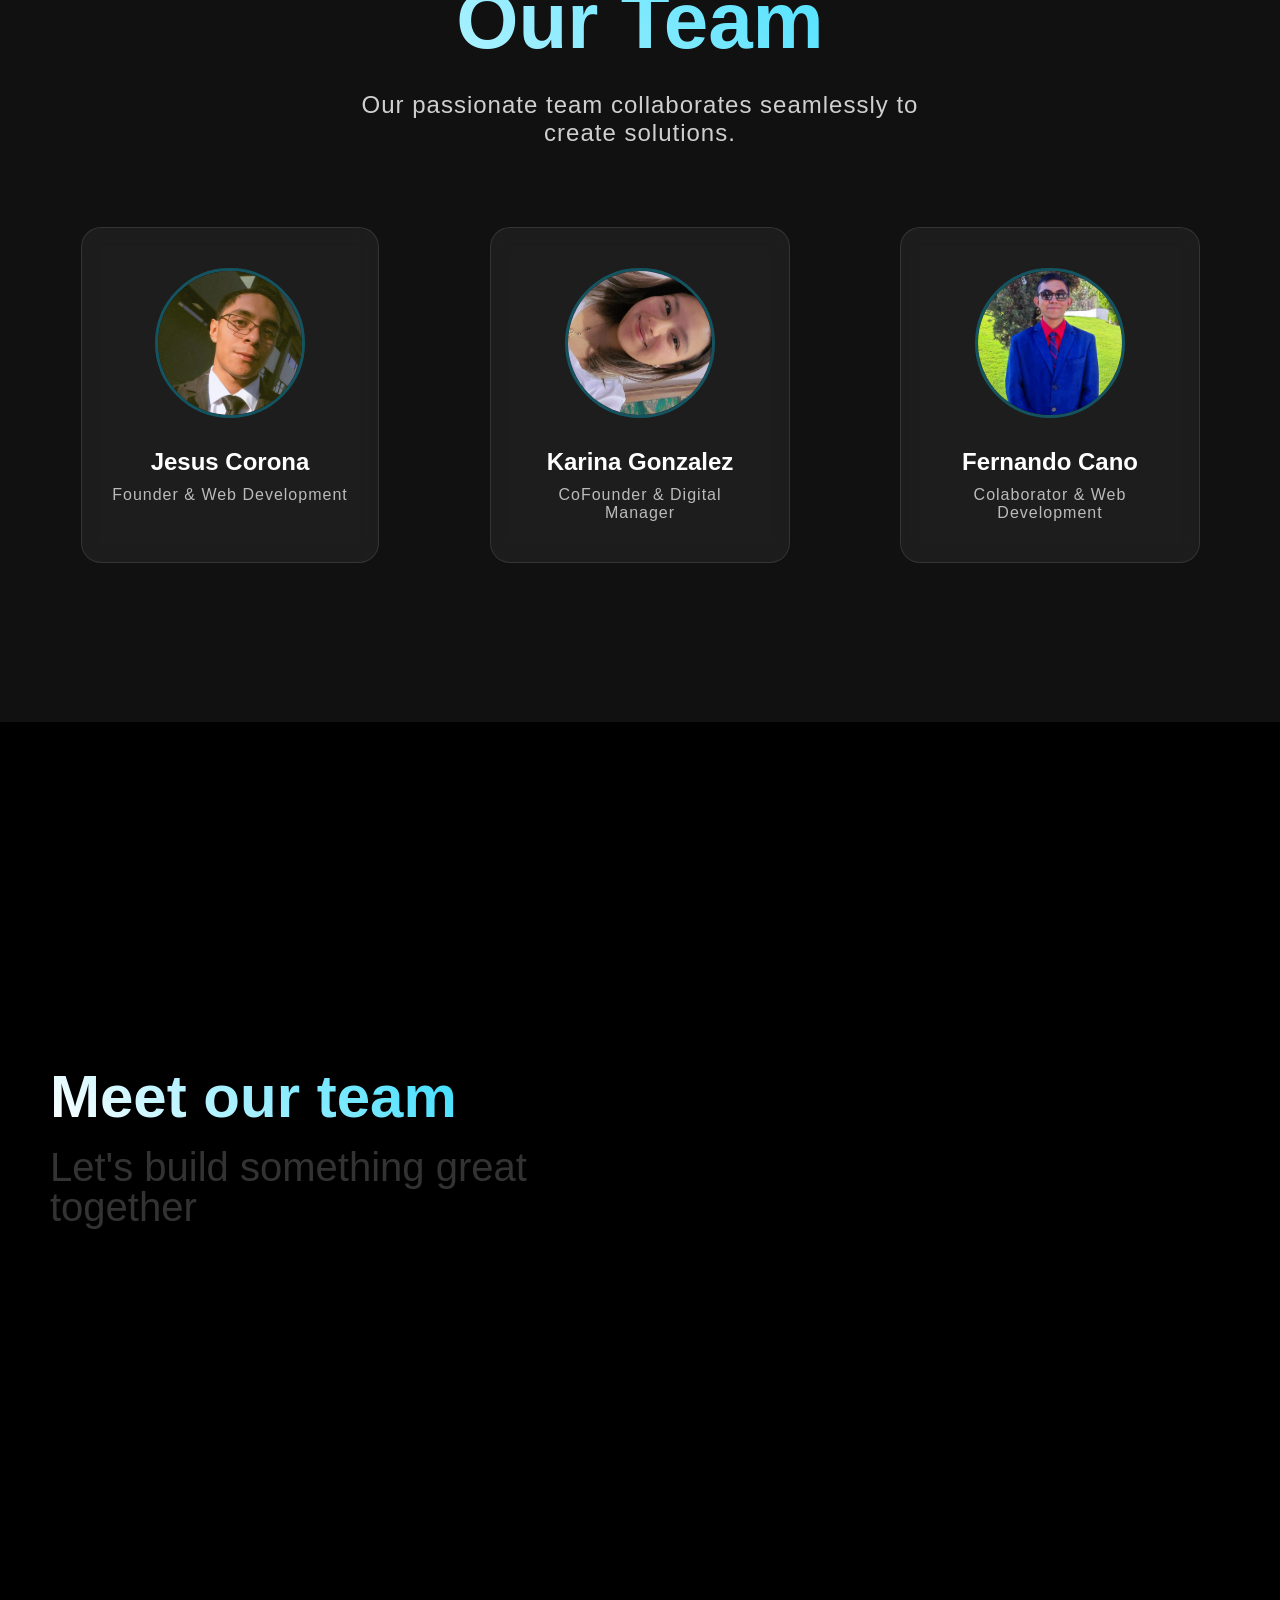
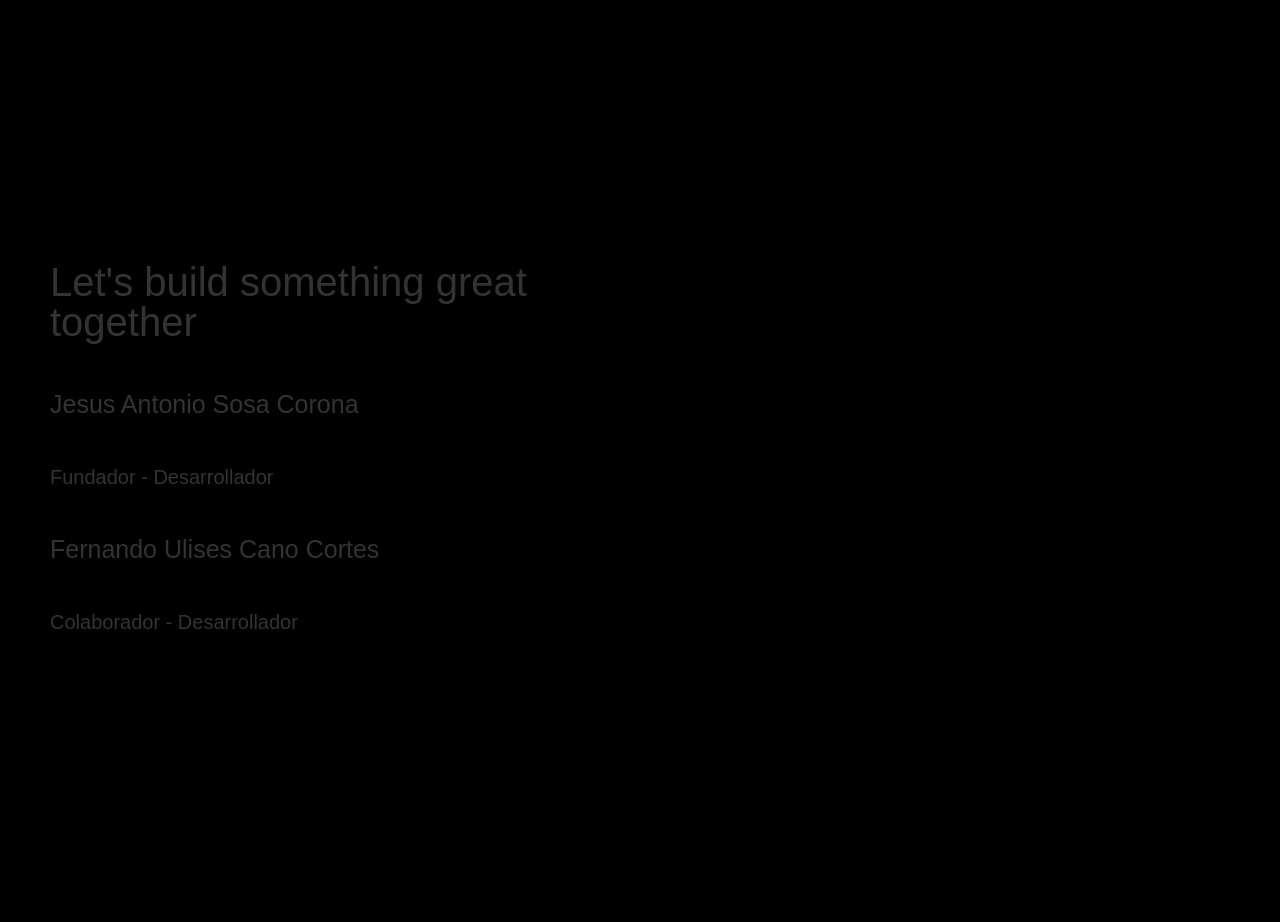
==== commit 5c750f33: "catalogo en index2" ====
--- a/index2.html
+++ b/index2.html
@@ -171,6 +171,217 @@
             </div>
         </div>
         <div class="nav-arrow">→</div>
+            <body>
+    <div class="container">
+
+        <div class="catalog-grid" id="projectGrid">
+            <!-- Landing Pages -->
+            <div class="project-card" data-category="landing">
+                <div class="project-image" data-type="landing"></div>
+                <div class="project-content">
+                    <span class="project-type">Landing Page</span>
+                    <h3 class="project-title">SaaS Product Launch</h3>
+                    <p class="project-description">High-conversion landing page with animated hero section, feature showcase, and integrated payment processing.</p>
+                    <div class="project-features">
+                        <span class="feature-tag">React</span>
+                        <span class="feature-tag">Stripe Integration</span>
+                        <span class="feature-tag">A/B Testing</span>
+                        <span class="feature-tag">Analytics</span>
+                    </div>
+                    <div class="project-details">
+                        <div class="detail-item">
+                            <div class="detail-label">Price</div>
+                            <div class="detail-value price">$800</div>
+                        </div>
+                        <div class="detail-item">
+                            <div class="detail-label">Deadline</div>
+                            <div class="detail-value deadline">1-2 weeks</div>
+                        </div>
+                    </div>
+                    <div class="project-actions">
+                        <a href="#" class="btn btn-primary">Live Demo</a>
+                        <a href="#" class="btn btn-secondary">View Code</a>
+                    </div>
+                </div>
+            </div>
+
+            <div class="project-card" data-category="landing">
+                <div class="project-image" data-type="landing"></div>
+                <div class="project-content">
+                    <span class="project-type">Landing Page</span>
+                    <h3 class="project-title">Mobile App Showcase</h3>
+                    <p class="project-description">Modern app landing page with interactive phone mockups, app store badges, and testimonial carousel.</p>
+                    <div class="project-features">
+                        <span class="feature-tag">CSS Animations</span>
+                        <span class="feature-tag">Mobile First</span>
+                        <span class="feature-tag">Testimonials</span>
+                        <span class="feature-tag">CTA Optimization</span>
+                    </div>
+                    <div class="project-details">
+                        <div class="detail-item">
+                            <div class="detail-label">Price</div>
+                            <div class="detail-value price">$600</div>
+                        </div>
+                        <div class="detail-item">
+                            <div class="detail-label">Deadline</div>
+                            <div class="detail-value deadline">5-7 days</div>
+                        </div>
+                    </div>
+                    <div class="project-actions">
+                        <a href="#" class="btn btn-primary">Live Demo</a>
+                        <a href="#" class="btn btn-secondary">View Code</a>
+                    </div>
+                </div>
+            </div>
+
+            <!-- Forms & Apps -->
+            <div class="project-card" data-category="form">
+                <div class="project-image" data-type="form"></div>
+                <div class="project-content">
+                    <span class="project-type">Form Application</span>
+                    <h3 class="project-title">Multi-Step Registration</h3>
+                    <p class="project-description">Complex multi-step form with validation, progress tracking, file uploads, and email confirmation.</p>
+                    <div class="project-features">
+                        <span class="feature-tag">Form Validation</span>
+                        <span class="feature-tag">File Upload</span>
+                        <span class="feature-tag">Progress Bar</span>
+                        <span class="feature-tag">Email API</span>
+                    </div>
+                    <div class="project-details">
+                        <div class="detail-item">
+                            <div class="detail-label">Price</div>
+                            <div class="detail-value price">$1,200</div>
+                        </div>
+                        <div class="detail-item">
+                            <div class="detail-label">Deadline</div>
+                            <div class="detail-value deadline">2-3 weeks</div>
+                        </div>
+                    </div>
+                    <div class="project-actions">
+                        <a href="#" class="btn btn-primary">Live Demo</a>
+                        <a href="#" class="btn btn-secondary">View Code</a>
+                    </div>
+                </div>
+            </div>
+
+            <div class="project-card" data-category="form">
+                <div class="project-image" data-type="form"></div>
+                <div class="project-content">
+                    <span class="project-type">Form Application</span>
+                    <h3 class="project-title">Event Booking System</h3>
+                    <p class="project-description">Dynamic booking form with calendar integration, payment processing, and automated confirmation emails.</p>
+                    <div class="project-features">
+                        <span class="feature-tag">Calendar API</span>
+                        <span class="feature-tag">Payment Gateway</span>
+                        <span class="feature-tag">Email Automation</span>
+                        <span class="feature-tag">Admin Dashboard</span>
+                    </div>
+                    <div class="project-details">
+                        <div class="detail-item">
+                            <div class="detail-label">Price</div>
+                            <div class="detail-value price">$1,800</div>
+                        </div>
+                        <div class="detail-item">
+                            <div class="detail-label">Deadline</div>
+                            <div class="detail-value deadline">3-4 weeks</div>
+                        </div>
+                    </div>
+                    <div class="project-actions">
+                        <a href="#" class="btn btn-primary">Live Demo</a>
+                        <a href="#" class="btn btn-secondary">View Code</a>
+                    </div>
+                </div>
+            </div>
+
+            <!-- Business Sites -->
+            <div class="project-card" data-category="business">
+                <div class="project-image" data-type="business"></div>
+                <div class="project-content">
+                    <span class="project-type">Business Website</span>
+                    <h3 class="project-title">Professional Services</h3>
+                    <p class="project-description">Corporate website with service pages, team profiles, case studies, and integrated CRM system.</p>
+                    <div class="project-features">
+                        <span class="feature-tag">CMS Integration</span>
+                        <span class="feature-tag">SEO Optimized</span>
+                        <span class="feature-tag">CRM Integration</span>
+                        <span class="feature-tag">Blog System</span>
+                    </div>
+                    <div class="project-details">
+                        <div class="detail-item">
+                            <div class="detail-label">Price</div>
+                            <div class="detail-value price">$1,500</div>
+                        </div>
+                        <div class="detail-item">
+                            <div class="detail-label">Deadline</div>
+                            <div class="detail-value deadline">2-3 weeks</div>
+                        </div>
+                    </div>
+                    <div class="project-actions">
+                        <a href="#" class="btn btn-primary">Live Demo</a>
+                        <a href="#" class="btn btn-secondary">View Code</a>
+                    </div>
+                </div>
+            </div>
+
+            <div class="project-card" data-category="business">
+                <div class="project-image" data-type="business"></div>
+                <div class="project-content">
+                    <span class="project-type">Business Website</span>
+                    <h3 class="project-title">E-commerce Platform</h3>
+                    <p class="project-description">Full-featured online store with product catalog, shopping cart, payment processing, and order management.</p>
+                    <div class="project-features">
+                        <span class="feature-tag">E-commerce</span>
+                        <span class="feature-tag">Inventory System</span>
+                        <span class="feature-tag">Payment Processing</span>
+                        <span class="feature-tag">Admin Panel</span>
+                    </div>
+                    <div class="project-details">
+                        <div class="detail-item">
+                            <div class="detail-label">Price</div>
+                            <div class="detail-value price">$2,200</div>
+                        </div>
+                        <div class="detail-item">
+                            <div class="detail-label">Deadline</div>
+                            <div class="detail-value deadline">4-6 weeks</div>
+                        </div>
+                    </div>
+                    <div class="project-actions">
+                        <a href="#" class="btn btn-primary">Live Demo</a>
+                        <a href="#" class="btn btn-secondary">View Code</a>
+                    </div>
+                </div>
+            </div>
+
+            <div class="project-card" data-category="landing">
+                <div class="project-image" data-type="landing"></div>
+                <div class="project-content">
+                    <span class="project-type">Landing Page</span>
+                    <h3 class="project-title">Agency Portfolio</h3>
+                    <p class="project-description">Creative agency landing page with portfolio showcase, team section, and interactive contact form.</p>
+                    <div class="project-features">
+                        <span class="feature-tag">Portfolio Grid</span>
+                        <span class="feature-tag">Parallax Effects</span>
+                        <span class="feature-tag">Contact Forms</span>
+                        <span class="feature-tag">Animation Library</span>
+                    </div>
+                    <div class="project-details">
+                        <div class="detail-item">
+                            <div class="detail-label">Price</div>
+                            <div class="detail-value price">$750</div>
+                        </div>
+                        <div class="detail-item">
+                            <div class="detail-label">Deadline</div>
+                            <div class="detail-value deadline">1-2 weeks</div>
+                        </div>
+                    </div>
+                    <div class="project-actions">
+                        <a href="#" class="btn btn-primary">Live Demo</a>
+                        <a href="#" class="btn btn-secondary">View Code</a>
+                    </div>
+                </div>
+            </div>
+        </div>
+    </body>
     </section>
 
         <!-- SECCION DE TRABAJO -->
--- a/assets/estilos.css
+++ b/assets/estilos.css
@@ -827,4 +827,301 @@
     .project-overlay {
         padding: 15px 10px 10px;
     }
-}+}
+
+/* estilos del catalogo */
+
+
+        * {
+            margin: 0;
+            padding: 0;
+            box-sizing: border-box;
+        }
+
+        body {
+            font-family: 'Inter', -apple-system, BlinkMacSystemFont, sans-serif;
+            background: #000000;
+            min-height: 100vh;
+            color: #333;
+        }
+
+        .container {
+            max-width: 1400px;
+            margin: 0 auto;
+            padding: 2rem;
+        }
+
+        header {
+            text-align: center;
+            margin-bottom: 3rem;
+            color: white;
+        }
+
+        .header-content {
+            background: rgba(255, 255, 255, 0.1);
+            backdrop-filter: blur(10px);
+            border-radius: 20px;
+            padding: 2rem;
+            border: 1px solid rgba(255, 255, 255, 0.2);
+        }
+
+        h1 {
+            font-size: 3rem;
+            font-weight: 700;
+            margin-bottom: 1rem;
+            background: linear-gradient(45deg, #fff, #e0e7ff);
+            -webkit-background-clip: text;
+            -webkit-text-fill-color: transparent;
+            background-clip: text;
+        }
+
+        .subtitle {
+            font-size: 1.2rem;
+            opacity: 0.9;
+            margin-bottom: 2rem;
+        }
+
+        .filter-tabs {
+            display: flex;
+            justify-content: center;
+            gap: 1rem;
+            margin-bottom: 3rem;
+            flex-wrap: wrap;
+        }
+
+        .filter-btn {
+            background: rgba(255, 255, 255, 0.2);
+            border: 1px solid rgba(255, 255, 255, 0.3);
+            color: white;
+            padding: 0.75rem 1.5rem;
+            border-radius: 25px;
+            cursor: pointer;
+            transition: all 0.3s ease;
+            font-weight: 500;
+        }
+
+        .filter-btn:hover, .filter-btn.active {
+            background: rgba(255, 255, 255, 0.3);
+            transform: translateY(-2px);
+            box-shadow: 0 8px 25px rgba(0, 0, 0, 0.2);
+        }
+
+        .catalog-grid {
+            display: grid;
+            grid-template-columns: repeat(auto-fit, minmax(400px, 1fr));
+            gap: 2rem;
+            margin-bottom: 3rem;
+        }
+
+        .project-card {
+            background: rgba(255, 255, 255, 0.95);
+            border-radius: 20px;
+            overflow: hidden;
+            box-shadow: 0 10px 30px rgba(0, 0, 0, 0.1);
+            transition: all 0.4s ease;
+            border: 1px solid rgba(255, 255, 255, 0.5);
+        }
+
+        .project-card:hover {
+            transform: translateY(-8px);
+            box-shadow: 0 20px 40px rgba(0, 0, 0, 0.15);
+        }
+
+        .project-image {
+            height: 200px;
+            background: #000000;
+            position: relative;
+            overflow: hidden;
+        }
+
+        .project-image::before {
+            content: '';
+            position: absolute;
+            top: 50%;
+            left: 50%;
+            width: 60px;
+            height: 60px;
+            background: rgba(255, 255, 255, 0.2);
+            border-radius: 10px;
+            transform: translate(-50%, -50%);
+            display: flex;
+            align-items: center;
+            justify-content: center;
+        }
+
+        .project-image[data-type="landing"]::before {
+            content: '🚀';
+            font-size: 24px;
+        }
+
+        .project-image[data-type="form"]::before {
+            content: '📝';
+            font-size: 24px;
+        }
+
+        .project-image[data-type="business"]::before {
+            content: '🏢';
+            font-size: 24px;
+        }
+
+        .project-content {
+            padding: 1.5rem;
+        }
+
+        .project-type {
+            display: inline-block;
+            background: #000000;
+            color: #00FFFF;
+            padding: 0.25rem 0.75rem;
+            border-radius: 15px;
+            font-size: 0.8rem;
+            font-weight: 600;
+            margin-bottom: 1rem;
+        }
+
+        .project-title {
+            font-size: 1.25rem;
+            font-weight: 700;
+            margin-bottom: 0.5rem;
+            color: #1a202c;
+        }
+
+        .project-description {
+            color: #4a5568;
+            margin-bottom: 1rem;
+            line-height: 1.6;
+        }
+
+        .project-features {
+            display: flex;
+            flex-wrap: wrap;
+            gap: 0.5rem;
+            margin-bottom: 1rem;
+        }
+
+        .feature-tag {
+            background: #e2e8f0;
+            color: #4a5568;
+            padding: 0.25rem 0.5rem;
+            border-radius: 10px;
+            font-size: 0.75rem;
+        }
+
+        .project-details {
+            display: grid;
+            grid-template-columns: 1fr 1fr;
+            gap: 1rem;
+            margin: 1rem 0;
+            padding: 1rem;
+            background: #f8fafc;
+            border-radius: 10px;
+            border: 1px solid #e2e8f0;
+        }
+
+        .detail-item {
+            text-align: center;
+        }
+
+        .detail-label {
+            font-size: 0.8rem;
+            color: #64748b;
+            font-weight: 500;
+            margin-bottom: 0.25rem;
+        }
+
+        .detail-value {
+            font-size: 1.1rem;
+            font-weight: 700;
+            color: #1e293b;
+        }
+
+        .price {
+            color: #059669;
+        }
+
+        .deadline {
+            color: #dc2626;
+        }
+
+        .project-actions {
+            display: flex;
+            gap: 1rem;
+        }
+
+        .btn {
+            padding: 0.5rem 1rem;
+            border-radius: 8px;
+            border: none;
+            cursor: pointer;
+            font-weight: 500;
+            transition: all 0.3s ease;
+            text-decoration: none;
+            display: inline-block;
+            text-align: center;
+        }
+
+        .btn-primary {
+             background: #000000;
+            color: #00FFFF;
+        }
+
+        .btn-secondary {
+            background: #000000;
+            color: #00FFFF;
+            border: 1px solid #000000;
+        }
+
+        .btn:hover {
+            transform: translateY(-1px);
+            box-shadow: 0 4px 15px rgba(0, 0, 0, 0.2);
+        }
+
+        .stats-section {
+            background: rgba(255, 255, 255, 0.1);
+            backdrop-filter: blur(10px);
+            border-radius: 20px;
+            padding: 2rem;
+            border: 1px solid rgba(255, 255, 255, 0.2);
+            color: white;
+            text-align: center;
+        }
+
+        .stats-grid {
+            display: grid;
+            grid-template-columns: repeat(auto-fit, minmax(150px, 1fr));
+            gap: 2rem;
+            margin-top: 1rem;
+        }
+
+        .stat-item {
+            padding: 1rem;
+        }
+
+        .stat-number {
+            font-size: 2rem;
+            font-weight: 700;
+            display: block;
+        }
+
+        .stat-label {
+            font-size: 0.9rem;
+            opacity: 0.8;
+        }
+
+        .hidden {
+            display: none;
+        }
+
+        @media (max-width: 768px) {
+            .catalog-grid {
+                grid-template-columns: 1fr;
+            }
+            
+            h1 {
+                font-size: 2rem;
+            }
+            
+            .container {
+                padding: 1rem;
+            }
+        }
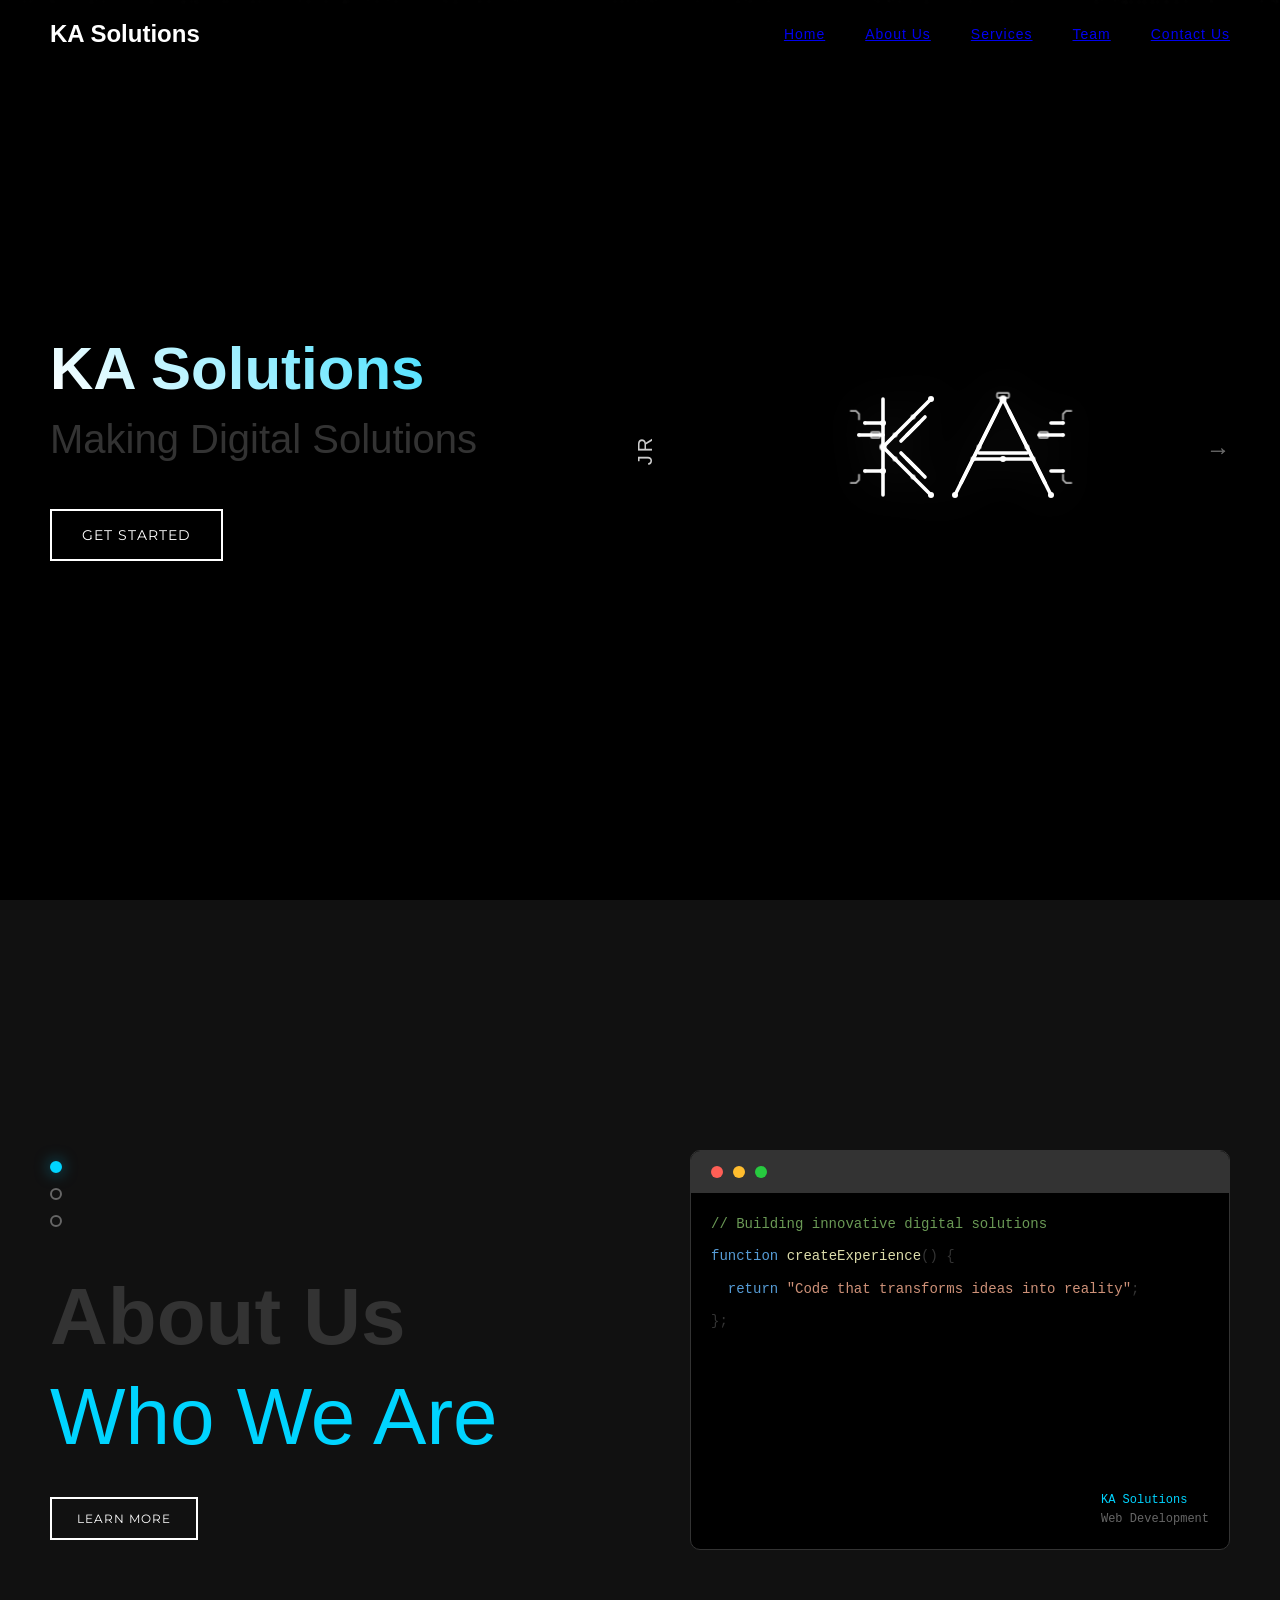
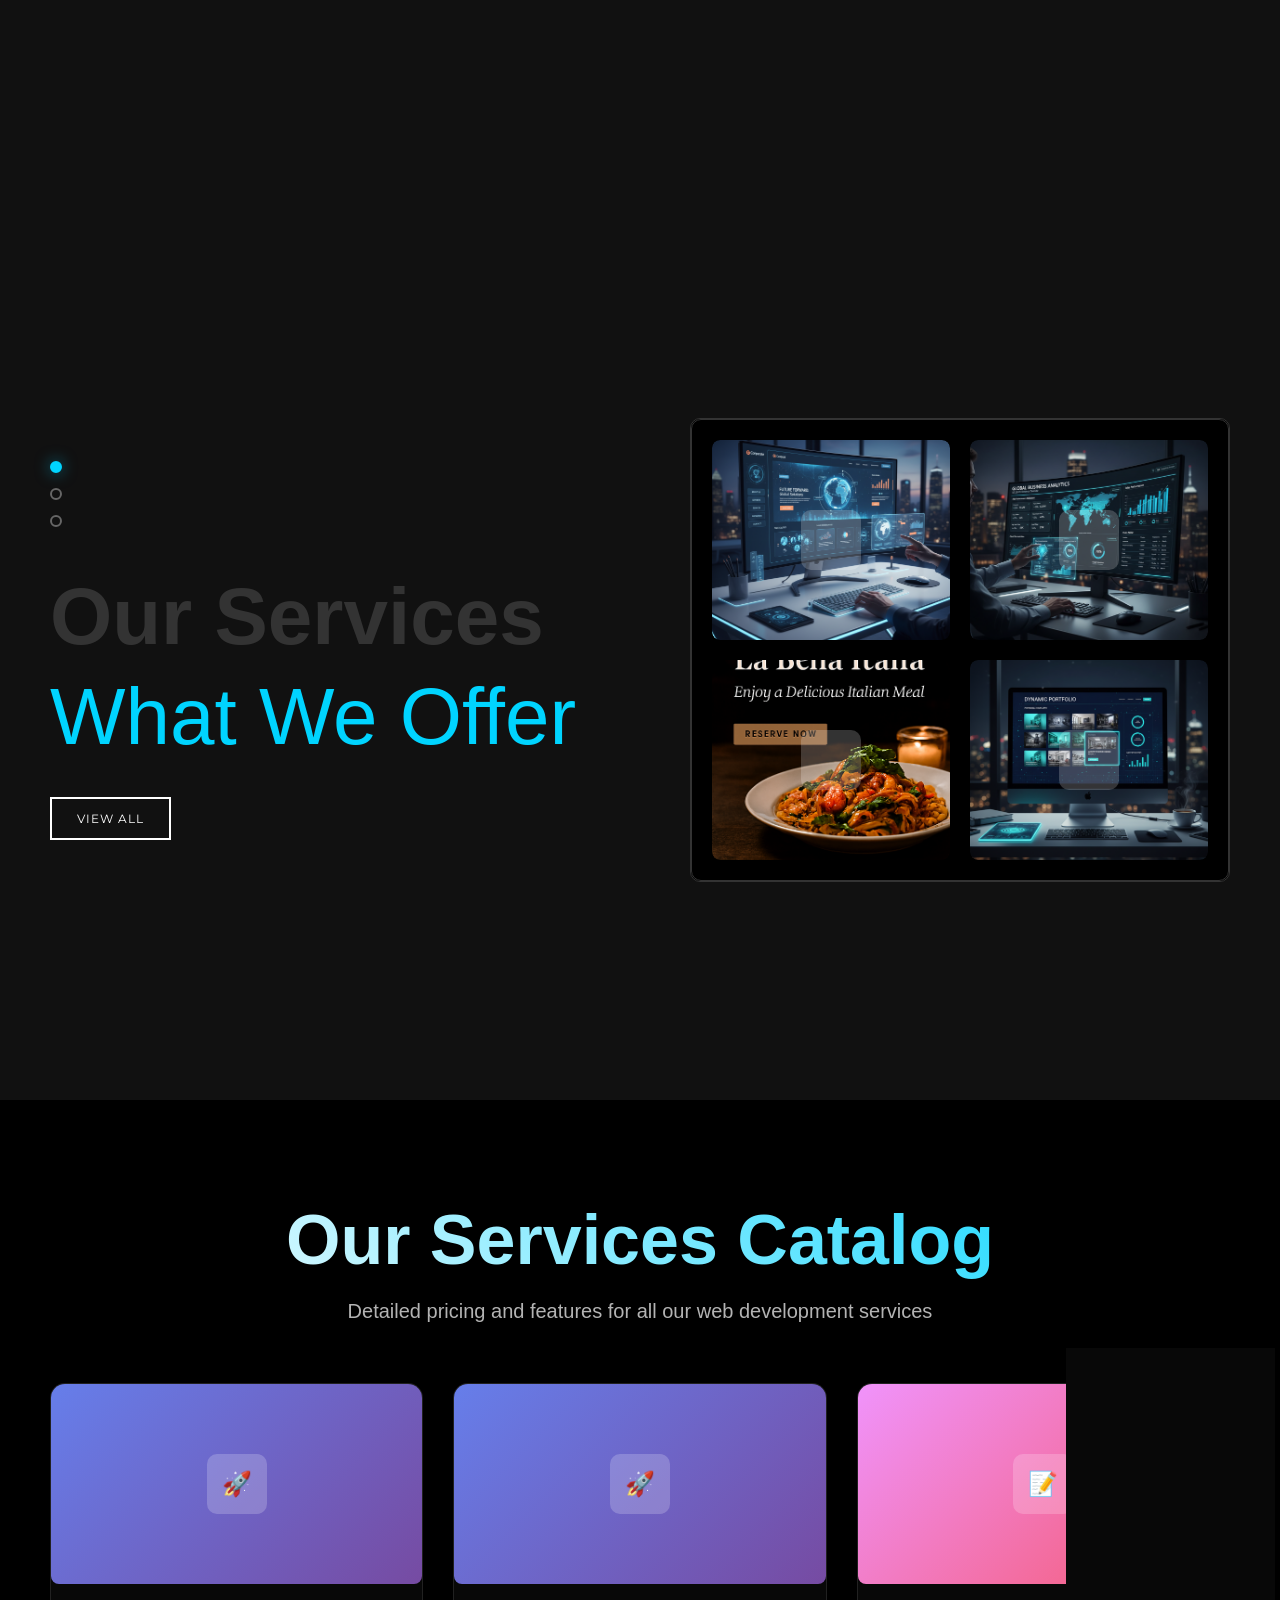
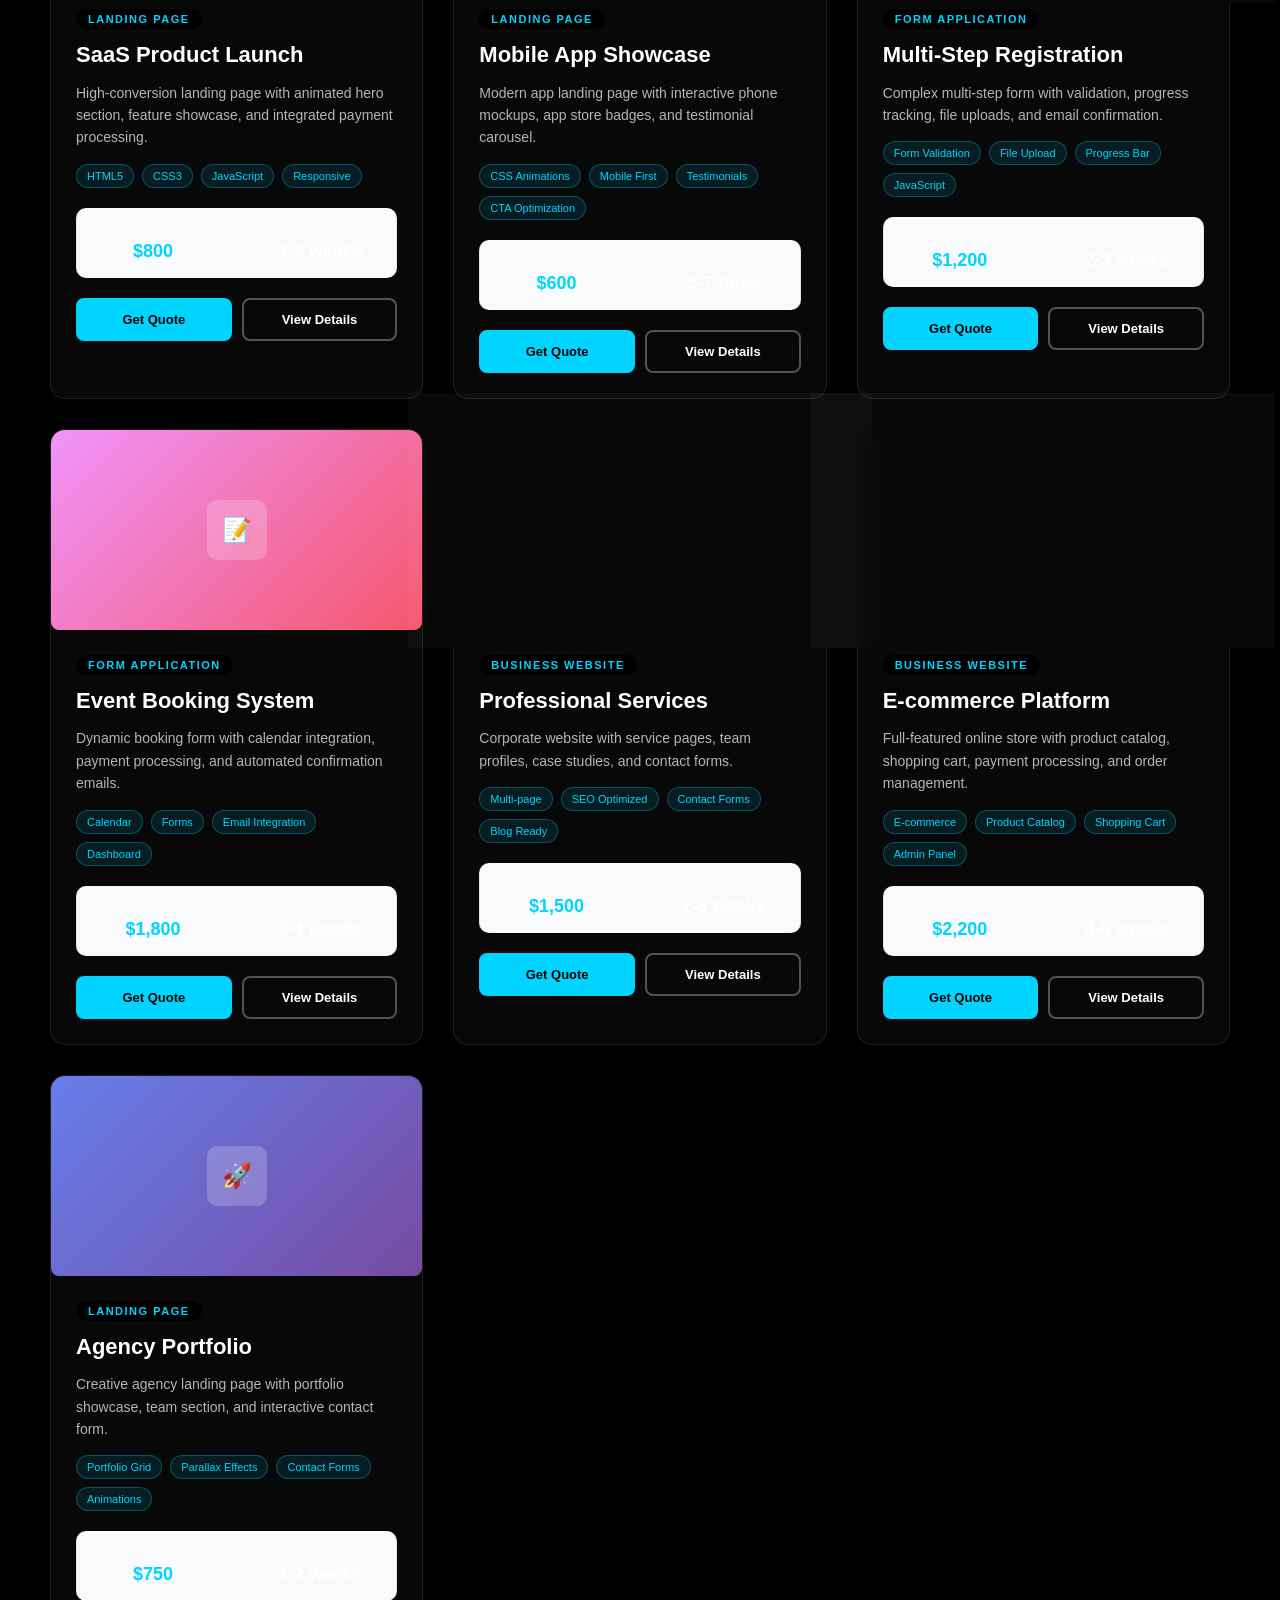
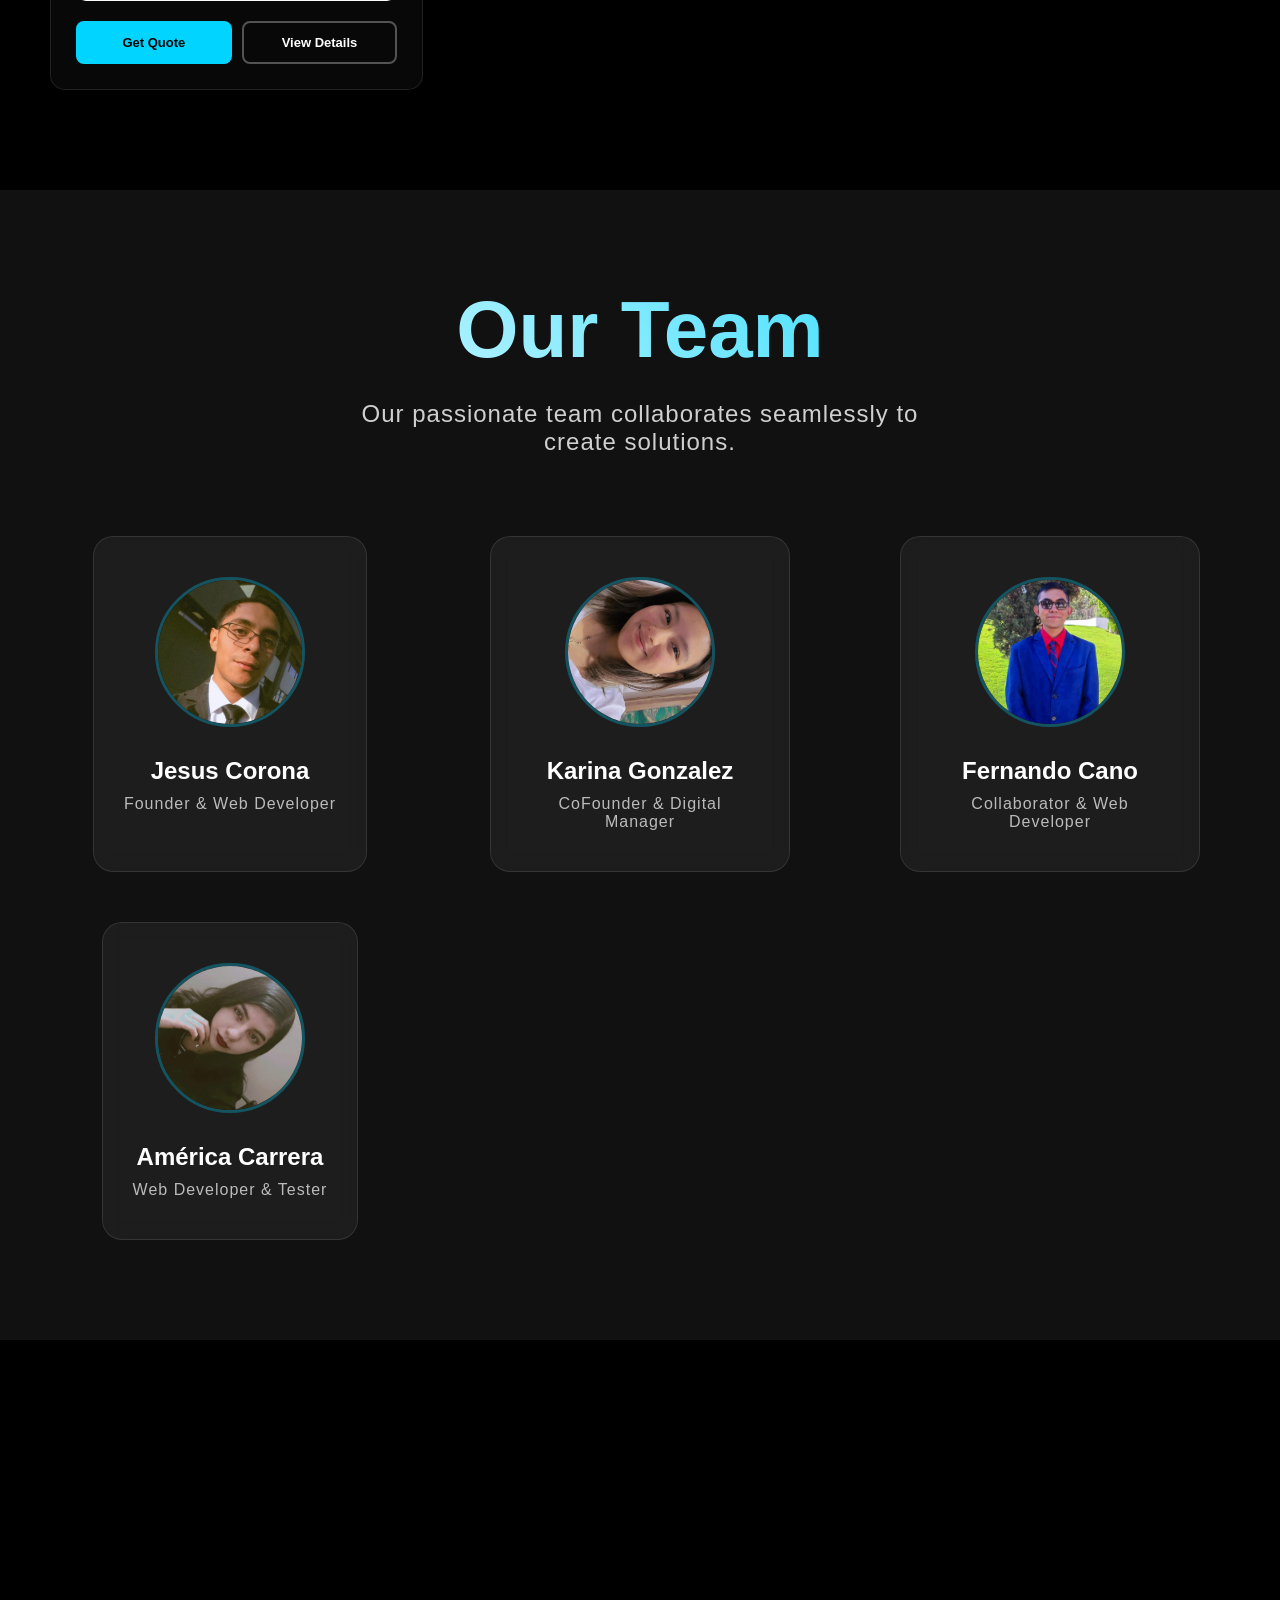
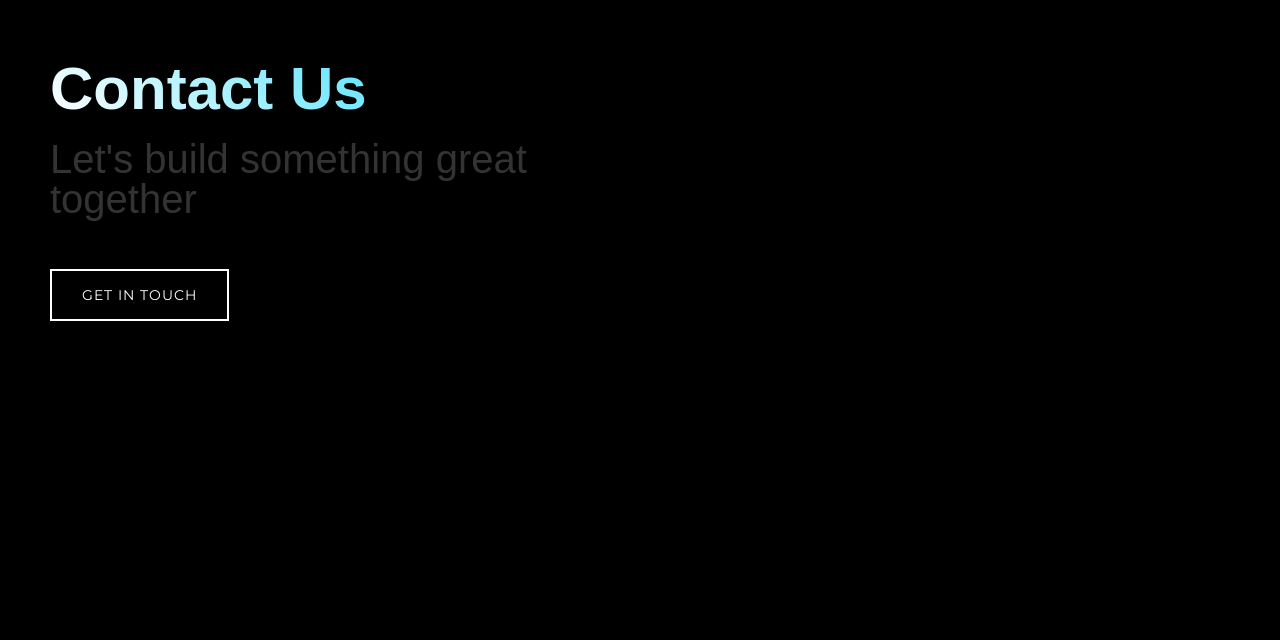
==== commit 47f85406: "Actualizando cambios" ====
--- a/index2.html
+++ b/index2.html
@@ -16,24 +16,24 @@
                 <span class="logo-text-header">KA Solutions</span>
             </div>
             <ul class="nav-menu">   
-                <li><a href="#home""></a>Home</li>
-                <li>About Us</li>
-                <li>Services</li>
-                <li>Team</li>
-                <li class="cta"><a href="#contact">Contact Us</a></li>
+                <li><a href="#home">Home</a></li>
+                <li><a href="#about">About Us</a></li>
+                <li><a href="#services">Services</a></li>
+                <li><a href="#team">Team</a></li>
+                <li><a href="#contact">Contact Us</a></li>
             </ul>
         </nav>
     </header>
 
     <!-- Hero Section -->
-    <section id="#home" class="hero">
+    <section id="home" class="hero">
         <div class="particles-container" id="particles"></div>
         <div class="hero-content">
             <!-- Contenido de texto a la izquierda -->
             <div class="hero-text-content">
                 <h1>KA Solutions</h1>
                 <h2>Making Digital Solutions</h2>
-                <a href="#contact" class="cta-button" type="button">Get Started</a>
+                <a href="#contact" class="cta-button">Get Started</a>
             </div>
             
             <!-- Logo a la derecha -->
@@ -43,20 +43,13 @@
                 <svg class="hero-logo-svg" viewBox="0 0 400 250" xmlns="http://www.w3.org/2000/svg">
                     <!-- Letra K formada por circuitos -->
                     <g stroke="white" stroke-width="6" fill="none" stroke-linecap="round" stroke-linejoin="round">
-                        <!-- Línea vertical principal de K -->
                         <path class="circuit-path" d="M 80 40 L 80 200"/>
-                        
-                        <!-- Diagonal superior de K con circuitos -->
                         <path class="circuit-path" d="M 80 120 L 100 100 L 130 70 L 160 40"/>
                         <path class="circuit-path" d="M 110 110 L 140 80"/>
                         <path class="circuit-path" d="M 120 100 L 150 70"/>
-                        
-                        <!-- Diagonal inferior de K con circuitos -->
                         <path class="circuit-path" d="M 80 120 L 100 140 L 130 170 L 160 200"/>
                         <path class="circuit-path" d="M 110 130 L 140 160"/>
                         <path class="circuit-path" d="M 120 140 L 150 170"/>
-                        
-                        <!-- Conexiones laterales izquierdas -->
                         <path class="circuit-path" d="M 50 80 L 80 80"/>
                         <path class="circuit-path" d="M 50 160 L 80 160"/>
                         <path class="circuit-path" d="M 40 100 L 60 100 L 80 100"/>
@@ -64,19 +57,12 @@
 
                     <!-- Letra A formada por circuitos -->
                     <g stroke="white" stroke-width="6" fill="none" stroke-linecap="round" stroke-linejoin="round">
-                        <!-- Línea izquierda de A con circuitos -->
                         <path class="circuit-path" d="M 200 200 L 220 160 L 240 120 L 260 80 L 280 40"/>
                         <path class="circuit-path" d="M 210 180 L 230 140 L 250 100 L 270 60"/>
-                        
-                        <!-- Línea derecha de A con circuitos -->
                         <path class="circuit-path" d="M 280 40 L 300 80 L 320 120 L 340 160 L 360 200"/>
                         <path class="circuit-path" d="M 290 60 L 310 100 L 330 140 L 350 180"/>
-                        
-                        <!-- Línea horizontal de A -->
                         <path class="circuit-path" d="M 230 140 L 250 140 L 280 140 L 310 140 L 330 140"/>
                         <path class="circuit-path" d="M 240 130 L 320 130"/>
-                        
-                        <!-- Conexiones laterales derechas -->
                         <path class="circuit-path" d="M 360 80 L 380 80"/>
                         <path class="circuit-path" d="M 360 160 L 380 160"/>
                         <path class="circuit-path" d="M 340 100 L 360 100 L 380 100"/>
@@ -84,7 +70,6 @@
 
                     <!-- Puntos de conexión (nodos) -->
                     <g fill="white">
-                        <!-- Nodos de K -->
                         <circle class="circuit-dot" cx="80" cy="80" r="5"/>
                         <circle class="circuit-dot" cx="80" cy="120" r="6"/>
                         <circle class="circuit-dot" cx="80" cy="160" r="5"/>
@@ -94,8 +79,6 @@
                         <circle class="circuit-dot" cx="130" cy="170" r="4"/>
                         <circle class="circuit-dot" cx="160" cy="40" r="5"/>
                         <circle class="circuit-dot" cx="160" cy="200" r="5"/>
-                        
-                        <!-- Nodos de A -->
                         <circle class="circuit-dot" cx="280" cy="40" r="6"/>
                         <circle class="circuit-dot" cx="240" cy="120" r="4"/>
                         <circle class="circuit-dot" cx="320" cy="120" r="4"/>
@@ -104,8 +87,6 @@
                         <circle class="circuit-dot" cx="360" cy="200" r="5"/>
                         <circle class="circuit-dot" cx="230" cy="140" r="4"/>
                         <circle class="circuit-dot" cx="330" cy="140" r="4"/>
-                        
-                        <!-- Nodos en conexiones laterales -->
                         <circle class="circuit-dot" cx="50" cy="80" r="3"/>
                         <circle class="circuit-dot" cx="50" cy="160" r="3"/>
                         <circle class="circuit-dot" cx="40" cy="100" r="3"/>
@@ -116,12 +97,9 @@
 
                     <!-- Elementos decorativos tipo circuito -->
                     <g stroke="white" stroke-width="3" fill="none" opacity="0.7">
-                        <!-- Mini rectángulos como chips -->
                         <rect class="circuit-path" x="60" y="95" width="15" height="10" rx="2"/>
                         <rect class="circuit-path" x="340" y="95" width="15" height="10" rx="2"/>
                         <rect class="circuit-path" x="270" y="30" width="20" height="8" rx="2"/>
-                        
-                        <!-- Líneas conectoras adicionales -->
                         <path class="circuit-path" d="M 25 60 L 35 60 L 40 65 L 40 75"/>
                         <path class="circuit-path" d="M 25 180 L 35 180 L 40 175 L 40 165"/>
                         <path class="circuit-path" d="M 395 60 L 385 60 L 380 65 L 380 75"/>
@@ -132,8 +110,8 @@
         </div>
     </section>
 
-    <!-- Second Section -->
-    <section class="second-section">
+    <!-- About Us Section -->
+    <section id="about" class="second-section">
         <div class="section-content">
             <div class="left-content">
                 <div class="section-indicators">
@@ -142,7 +120,8 @@
                     <div class="indicator"></div>
                 </div>
                 <div class="section-text">
-                    <h1>About Us</h1>
+                    <h3>About Us</h3>
+                    <h4>Who We Are</h4>
                     <button class="section-button">Learn More</button>
                 </div>
             </div>
@@ -171,221 +150,10 @@
             </div>
         </div>
         <div class="nav-arrow">→</div>
-            <body>
-    <div class="container">
-
-        <div class="catalog-grid" id="projectGrid">
-            <!-- Landing Pages -->
-            <div class="project-card" data-category="landing">
-                <div class="project-image" data-type="landing"></div>
-                <div class="project-content">
-                    <span class="project-type">Landing Page</span>
-                    <h3 class="project-title">SaaS Product Launch</h3>
-                    <p class="project-description">High-conversion landing page with animated hero section, feature showcase, and integrated payment processing.</p>
-                    <div class="project-features">
-                        <span class="feature-tag">React</span>
-                        <span class="feature-tag">Stripe Integration</span>
-                        <span class="feature-tag">A/B Testing</span>
-                        <span class="feature-tag">Analytics</span>
-                    </div>
-                    <div class="project-details">
-                        <div class="detail-item">
-                            <div class="detail-label">Price</div>
-                            <div class="detail-value price">$800</div>
-                        </div>
-                        <div class="detail-item">
-                            <div class="detail-label">Deadline</div>
-                            <div class="detail-value deadline">1-2 weeks</div>
-                        </div>
-                    </div>
-                    <div class="project-actions">
-                        <a href="#" class="btn btn-primary">Live Demo</a>
-                        <a href="#" class="btn btn-secondary">View Code</a>
-                    </div>
-                </div>
-            </div>
-
-            <div class="project-card" data-category="landing">
-                <div class="project-image" data-type="landing"></div>
-                <div class="project-content">
-                    <span class="project-type">Landing Page</span>
-                    <h3 class="project-title">Mobile App Showcase</h3>
-                    <p class="project-description">Modern app landing page with interactive phone mockups, app store badges, and testimonial carousel.</p>
-                    <div class="project-features">
-                        <span class="feature-tag">CSS Animations</span>
-                        <span class="feature-tag">Mobile First</span>
-                        <span class="feature-tag">Testimonials</span>
-                        <span class="feature-tag">CTA Optimization</span>
-                    </div>
-                    <div class="project-details">
-                        <div class="detail-item">
-                            <div class="detail-label">Price</div>
-                            <div class="detail-value price">$600</div>
-                        </div>
-                        <div class="detail-item">
-                            <div class="detail-label">Deadline</div>
-                            <div class="detail-value deadline">5-7 days</div>
-                        </div>
-                    </div>
-                    <div class="project-actions">
-                        <a href="#" class="btn btn-primary">Live Demo</a>
-                        <a href="#" class="btn btn-secondary">View Code</a>
-                    </div>
-                </div>
-            </div>
-
-            <!-- Forms & Apps -->
-            <div class="project-card" data-category="form">
-                <div class="project-image" data-type="form"></div>
-                <div class="project-content">
-                    <span class="project-type">Form Application</span>
-                    <h3 class="project-title">Multi-Step Registration</h3>
-                    <p class="project-description">Complex multi-step form with validation, progress tracking, file uploads, and email confirmation.</p>
-                    <div class="project-features">
-                        <span class="feature-tag">Form Validation</span>
-                        <span class="feature-tag">File Upload</span>
-                        <span class="feature-tag">Progress Bar</span>
-                        <span class="feature-tag">Email API</span>
-                    </div>
-                    <div class="project-details">
-                        <div class="detail-item">
-                            <div class="detail-label">Price</div>
-                            <div class="detail-value price">$1,200</div>
-                        </div>
-                        <div class="detail-item">
-                            <div class="detail-label">Deadline</div>
-                            <div class="detail-value deadline">2-3 weeks</div>
-                        </div>
-                    </div>
-                    <div class="project-actions">
-                        <a href="#" class="btn btn-primary">Live Demo</a>
-                        <a href="#" class="btn btn-secondary">View Code</a>
-                    </div>
-                </div>
-            </div>
-
-            <div class="project-card" data-category="form">
-                <div class="project-image" data-type="form"></div>
-                <div class="project-content">
-                    <span class="project-type">Form Application</span>
-                    <h3 class="project-title">Event Booking System</h3>
-                    <p class="project-description">Dynamic booking form with calendar integration, payment processing, and automated confirmation emails.</p>
-                    <div class="project-features">
-                        <span class="feature-tag">Calendar API</span>
-                        <span class="feature-tag">Payment Gateway</span>
-                        <span class="feature-tag">Email Automation</span>
-                        <span class="feature-tag">Admin Dashboard</span>
-                    </div>
-                    <div class="project-details">
-                        <div class="detail-item">
-                            <div class="detail-label">Price</div>
-                            <div class="detail-value price">$1,800</div>
-                        </div>
-                        <div class="detail-item">
-                            <div class="detail-label">Deadline</div>
-                            <div class="detail-value deadline">3-4 weeks</div>
-                        </div>
-                    </div>
-                    <div class="project-actions">
-                        <a href="#" class="btn btn-primary">Live Demo</a>
-                        <a href="#" class="btn btn-secondary">View Code</a>
-                    </div>
-                </div>
-            </div>
-
-            <!-- Business Sites -->
-            <div class="project-card" data-category="business">
-                <div class="project-image" data-type="business"></div>
-                <div class="project-content">
-                    <span class="project-type">Business Website</span>
-                    <h3 class="project-title">Professional Services</h3>
-                    <p class="project-description">Corporate website with service pages, team profiles, case studies, and integrated CRM system.</p>
-                    <div class="project-features">
-                        <span class="feature-tag">CMS Integration</span>
-                        <span class="feature-tag">SEO Optimized</span>
-                        <span class="feature-tag">CRM Integration</span>
-                        <span class="feature-tag">Blog System</span>
-                    </div>
-                    <div class="project-details">
-                        <div class="detail-item">
-                            <div class="detail-label">Price</div>
-                            <div class="detail-value price">$1,500</div>
-                        </div>
-                        <div class="detail-item">
-                            <div class="detail-label">Deadline</div>
-                            <div class="detail-value deadline">2-3 weeks</div>
-                        </div>
-                    </div>
-                    <div class="project-actions">
-                        <a href="#" class="btn btn-primary">Live Demo</a>
-                        <a href="#" class="btn btn-secondary">View Code</a>
-                    </div>
-                </div>
-            </div>
-
-            <div class="project-card" data-category="business">
-                <div class="project-image" data-type="business"></div>
-                <div class="project-content">
-                    <span class="project-type">Business Website</span>
-                    <h3 class="project-title">E-commerce Platform</h3>
-                    <p class="project-description">Full-featured online store with product catalog, shopping cart, payment processing, and order management.</p>
-                    <div class="project-features">
-                        <span class="feature-tag">E-commerce</span>
-                        <span class="feature-tag">Inventory System</span>
-                        <span class="feature-tag">Payment Processing</span>
-                        <span class="feature-tag">Admin Panel</span>
-                    </div>
-                    <div class="project-details">
-                        <div class="detail-item">
-                            <div class="detail-label">Price</div>
-                            <div class="detail-value price">$2,200</div>
-                        </div>
-                        <div class="detail-item">
-                            <div class="detail-label">Deadline</div>
-                            <div class="detail-value deadline">4-6 weeks</div>
-                        </div>
-                    </div>
-                    <div class="project-actions">
-                        <a href="#" class="btn btn-primary">Live Demo</a>
-                        <a href="#" class="btn btn-secondary">View Code</a>
-                    </div>
-                </div>
-            </div>
-
-            <div class="project-card" data-category="landing">
-                <div class="project-image" data-type="landing"></div>
-                <div class="project-content">
-                    <span class="project-type">Landing Page</span>
-                    <h3 class="project-title">Agency Portfolio</h3>
-                    <p class="project-description">Creative agency landing page with portfolio showcase, team section, and interactive contact form.</p>
-                    <div class="project-features">
-                        <span class="feature-tag">Portfolio Grid</span>
-                        <span class="feature-tag">Parallax Effects</span>
-                        <span class="feature-tag">Contact Forms</span>
-                        <span class="feature-tag">Animation Library</span>
-                    </div>
-                    <div class="project-details">
-                        <div class="detail-item">
-                            <div class="detail-label">Price</div>
-                            <div class="detail-value price">$750</div>
-                        </div>
-                        <div class="detail-item">
-                            <div class="detail-label">Deadline</div>
-                            <div class="detail-value deadline">1-2 weeks</div>
-                        </div>
-                    </div>
-                    <div class="project-actions">
-                        <a href="#" class="btn btn-primary">Live Demo</a>
-                        <a href="#" class="btn btn-secondary">View Code</a>
-                    </div>
-                </div>
-            </div>
-        </div>
-    </body>
-    </section>
-
-        <!-- SECCION DE TRABAJO -->
-    <section id="work" class="second-section">
+    </section>
+
+    <!-- Our Services Section -->
+    <section id="services" class="second-section">
         <div class="section-content">
             <div class="left-content">
                 <div class="section-indicators">
@@ -394,19 +162,18 @@
                     <div class="indicator"></div>
                 </div>
                 <div class="section-text">
-                    <h3>Our Work</h3>
-                    <h4>Portfolio</h4>
-                    <button class="section-button">View All Projects</button>
+                    <h3>Our Services</h3>
+                    <h4>What We Offer</h4>
+                    <button class="section-button">View All</button>
                 </div>
             </div>
             <div class="right-content">
                 <div class="work-gallery">
                     <div class="project-item">
                         <div class="project-image">
-                            <!-- AQUÍ van las imágenes de proyectos -->
                             <img src="./assets/pictures/1.png" alt="Proyecto 1" />
                             <div class="project-overlay">
-                                <h5>Interactive Website or Corporate Website</h5>
+                                <h5>Corporate Website</h5>
                                 <p>HTML5, CSS3 & JavaScript</p>
                             </div>
                         </div>
@@ -447,8 +214,224 @@
         <div class="nav-arrow">→</div>
     </section>
 
-    <!-- OUR TEAM -->
-    <section class="second-section">
+    <!-- Services Catalog Section -->
+    <section class="catalog-section">
+        <div class="catalog-header">
+            <h2 class="catalog-title">Our Services Catalog</h2>
+            <p class="catalog-subtitle">Detailed pricing and features for all our web development services</p>
+        </div>
+        
+        <div class="catalog-grid" id="projectGrid">
+            <!-- Landing Pages -->
+            <div class="project-card" data-category="landing">
+                <div class="project-image" data-type="landing"></div>
+                <div class="project-content">
+                    <span class="project-type">Landing Page</span>
+                    <h3 class="project-title">SaaS Product Launch</h3>
+                    <p class="project-description">High-conversion landing page with animated hero section, feature showcase, and integrated payment processing.</p>
+                    <div class="project-features">
+                        <span class="feature-tag">HTML5</span>
+                        <span class="feature-tag">CSS3</span>
+                        <span class="feature-tag">JavaScript</span>
+                        <span class="feature-tag">Responsive</span>
+                    </div>
+                    <div class="project-details">
+                        <div class="detail-item">
+                            <div class="detail-label">Price</div>
+                            <div class="detail-value price">$800</div>
+                        </div>
+                        <div class="detail-item">
+                            <div class="detail-label">Deadline</div>
+                            <div class="detail-value deadline">1-2 weeks</div>
+                        </div>
+                    </div>
+                    <div class="project-actions">
+                        <a href="#contact" class="btn btn-primary">Get Quote</a>
+                        <a href="#" class="btn btn-secondary">View Details</a>
+                    </div>
+                </div>
+            </div>
+
+            <div class="project-card" data-category="landing">
+                <div class="project-image" data-type="landing"></div>
+                <div class="project-content">
+                    <span class="project-type">Landing Page</span>
+                    <h3 class="project-title">Mobile App Showcase</h3>
+                    <p class="project-description">Modern app landing page with interactive phone mockups, app store badges, and testimonial carousel.</p>
+                    <div class="project-features">
+                        <span class="feature-tag">CSS Animations</span>
+                        <span class="feature-tag">Mobile First</span>
+                        <span class="feature-tag">Testimonials</span>
+                        <span class="feature-tag">CTA Optimization</span>
+                    </div>
+                    <div class="project-details">
+                        <div class="detail-item">
+                            <div class="detail-label">Price</div>
+                            <div class="detail-value price">$600</div>
+                        </div>
+                        <div class="detail-item">
+                            <div class="detail-label">Deadline</div>
+                            <div class="detail-value deadline">5-7 days</div>
+                        </div>
+                    </div>
+                    <div class="project-actions">
+                        <a href="#contact" class="btn btn-primary">Get Quote</a>
+                        <a href="#" class="btn btn-secondary">View Details</a>
+                    </div>
+                </div>
+            </div>
+
+            <!-- Forms & Apps -->
+            <div class="project-card" data-category="form">
+                <div class="project-image" data-type="form"></div>
+                <div class="project-content">
+                    <span class="project-type">Form Application</span>
+                    <h3 class="project-title">Multi-Step Registration</h3>
+                    <p class="project-description">Complex multi-step form with validation, progress tracking, file uploads, and email confirmation.</p>
+                    <div class="project-features">
+                        <span class="feature-tag">Form Validation</span>
+                        <span class="feature-tag">File Upload</span>
+                        <span class="feature-tag">Progress Bar</span>
+                        <span class="feature-tag">JavaScript</span>
+                    </div>
+                    <div class="project-details">
+                        <div class="detail-item">
+                            <div class="detail-label">Price</div>
+                            <div class="detail-value price">$1,200</div>
+                        </div>
+                        <div class="detail-item">
+                            <div class="detail-label">Deadline</div>
+                            <div class="detail-value deadline">2-3 weeks</div>
+                        </div>
+                    </div>
+                    <div class="project-actions">
+                        <a href="#contact" class="btn btn-primary">Get Quote</a>
+                        <a href="#" class="btn btn-secondary">View Details</a>
+                    </div>
+                </div>
+            </div>
+
+            <div class="project-card" data-category="form">
+                <div class="project-image" data-type="form"></div>
+                <div class="project-content">
+                    <span class="project-type">Form Application</span>
+                    <h3 class="project-title">Event Booking System</h3>
+                    <p class="project-description">Dynamic booking form with calendar integration, payment processing, and automated confirmation emails.</p>
+                    <div class="project-features">
+                        <span class="feature-tag">Calendar</span>
+                        <span class="feature-tag">Forms</span>
+                        <span class="feature-tag">Email Integration</span>
+                        <span class="feature-tag">Dashboard</span>
+                    </div>
+                    <div class="project-details">
+                        <div class="detail-item">
+                            <div class="detail-label">Price</div>
+                            <div class="detail-value price">$1,800</div>
+                        </div>
+                        <div class="detail-item">
+                            <div class="detail-label">Deadline</div>
+                            <div class="detail-value deadline">3-4 weeks</div>
+                        </div>
+                    </div>
+                    <div class="project-actions">
+                        <a href="#contact" class="btn btn-primary">Get Quote</a>
+                        <a href="#" class="btn btn-secondary">View Details</a>
+                    </div>
+                </div>
+            </div>
+
+            <!-- Business Sites -->
+            <div class="project-card" data-category="business">
+                <div class="project-image" data-type="business"></div>
+                <div class="project-content">
+                    <span class="project-type">Business Website</span>
+                    <h3 class="project-title">Professional Services</h3>
+                    <p class="project-description">Corporate website with service pages, team profiles, case studies, and contact forms.</p>
+                    <div class="project-features">
+                        <span class="feature-tag">Multi-page</span>
+                        <span class="feature-tag">SEO Optimized</span>
+                        <span class="feature-tag">Contact Forms</span>
+                        <span class="feature-tag">Blog Ready</span>
+                    </div>
+                    <div class="project-details">
+                        <div class="detail-item">
+                            <div class="detail-label">Price</div>
+                            <div class="detail-value price">$1,500</div>
+                        </div>
+                        <div class="detail-item">
+                            <div class="detail-label">Deadline</div>
+                            <div class="detail-value deadline">2-3 weeks</div>
+                        </div>
+                    </div>
+                    <div class="project-actions">
+                        <a href="#contact" class="btn btn-primary">Get Quote</a>
+                        <a href="#" class="btn btn-secondary">View Details</a>
+                    </div>
+                </div>
+            </div>
+
+            <div class="project-card" data-category="business">
+                <div class="project-image" data-type="business"></div>
+                <div class="project-content">
+                    <span class="project-type">Business Website</span>
+                    <h3 class="project-title">E-commerce Platform</h3>
+                    <p class="project-description">Full-featured online store with product catalog, shopping cart, payment processing, and order management.</p>
+                    <div class="project-features">
+                        <span class="feature-tag">E-commerce</span>
+                        <span class="feature-tag">Product Catalog</span>
+                        <span class="feature-tag">Shopping Cart</span>
+                        <span class="feature-tag">Admin Panel</span>
+                    </div>
+                    <div class="project-details">
+                        <div class="detail-item">
+                            <div class="detail-label">Price</div>
+                            <div class="detail-value price">$2,200</div>
+                        </div>
+                        <div class="detail-item">
+                            <div class="detail-label">Deadline</div>
+                            <div class="detail-value deadline">4-6 weeks</div>
+                        </div>
+                    </div>
+                    <div class="project-actions">
+                        <a href="#contact" class="btn btn-primary">Get Quote</a>
+                        <a href="#" class="btn btn-secondary">View Details</a>
+                    </div>
+                </div>
+            </div>
+
+            <div class="project-card" data-category="landing">
+                <div class="project-image" data-type="landing"></div>
+                <div class="project-content">
+                    <span class="project-type">Landing Page</span>
+                    <h3 class="project-title">Agency Portfolio</h3>
+                    <p class="project-description">Creative agency landing page with portfolio showcase, team section, and interactive contact form.</p>
+                    <div class="project-features">
+                        <span class="feature-tag">Portfolio Grid</span>
+                        <span class="feature-tag">Parallax Effects</span>
+                        <span class="feature-tag">Contact Forms</span>
+                        <span class="feature-tag">Animations</span>
+                    </div>
+                    <div class="project-details">
+                        <div class="detail-item">
+                            <div class="detail-label">Price</div>
+                            <div class="detail-value price">$750</div>
+                        </div>
+                        <div class="detail-item">
+                            <div class="detail-label">Deadline</div>
+                            <div class="detail-value deadline">1-2 weeks</div>
+                        </div>
+                    </div>
+                    <div class="project-actions">
+                        <a href="#contact" class="btn btn-primary">Get Quote</a>
+                        <a href="#" class="btn btn-secondary">View Details</a>
+                    </div>
+                </div>
+            </div>
+        </div>
+    </section>
+
+    <!-- Our Team Section -->
+    <section id="team" class="second-section">
         <div class="team-container">
             <div class="team-header">
                 <h3 class="team-title">Our Team</h3>
@@ -458,19 +441,17 @@
             <div class="team-grid">
                 <div class="team-member">
                     <div class="member-image">
-                        <!-- AQUÍ va la foto de Jesus -->
                         <img src="./assets/pictures/Jesus.jpg" alt="Jesus Corona" />
                     </div>
                     <div class="member-info">
                         <h4 class="member-name">Jesus Corona</h4>
-                        <p class="member-role">Founder & Web Development</p>
+                        <p class="member-role">Founder & Web Developer</p>
                     </div>
                 </div>
                 
                 <div class="team-member">
                     <div class="member-image">
-                        <!-- AQUÍ va la foto de Karina -->
-                        <img src="./assets/pictures/karina.jpg" alt="karina Gonzalez" />
+                        <img src="./assets/pictures/karina.jpg" alt="Karina Gonzalez" />
                     </div>
                     <div class="member-info">
                         <h4 class="member-name">Karina Gonzalez</h4>
@@ -480,40 +461,37 @@
                 
                 <div class="team-member">
                     <div class="member-image">
-                        <!-- AQUÍ va la foto de Fernando -->
                         <img src="./assets/pictures/Fernando.jpg" alt="Fernando Cano" />
                     </div>
                     <div class="member-info">
                         <h4 class="member-name">Fernando Cano</h4>
-                        <p class="member-role">Colaborator & Web Development</p>
-                    </div>
-                </div>
-            </div>
-        </div>
-    </section>
-
-    <section  class="hero">
-    <div class="particles-container" id="particles"></div>
-    <div class="hero-content">
-        <div class="hero-text-content">
-            <h1>Meet our team</h1>
-            <h2>Let's build something great together</h2>
-        </div>
-    </div>
-</section>
-
-    <section  class="hero">
-    <div class="particles-container" id="particles"></div>
-    <div class="hero-content">
-        <div class="hero-text-content">
-            <h2>Let's build something great together</h2>
-            <h3>Jesus Antonio Sosa Corona</h3>
-            <p>Fundador - Desarrollador</p>
-            <h3>Fernando Ulises Cano Cortes</h3>
-            <p>Colaborador - Desarrollador</p>
-        </div>
-    </div>
-</section>
+                        <p class="member-role">Collaborator & Web Developer</p>
+                    </div>
+                </div>
+                <div class="team-member">
+                    <div class="member-image">
+                        <img src="./assets/pictures/America.jpeg" alt="América Carrera" />
+                    </div>
+                    <div class="member-info">
+                        <h4 class="member-name">América Carrera</h4>
+                        <p class="member-role">Web Developer & Tester</p>
+                    </div>
+                </div>
+            </div>
+        </div>
+    </section>
+
+    <!-- Contact Section -->
+    <section id="contact" class="hero">
+        <div class="particles-container" id="particles"></div>
+        <div class="hero-content">
+            <div class="hero-text-content">
+                <h1>Contact Us</h1>
+                <h2>Let's build something great together</h2>
+                <button class="cta-button">Get In Touch</button>
+            </div>
+        </div>
+    </section>
 
     <script src="script.js"></script>
 </body>
--- a/assets/estilos.css
+++ b/assets/estilos.css
@@ -831,297 +831,519 @@
 
 /* estilos del catalogo */
 
-
-        * {
-            margin: 0;
-            padding: 0;
-            box-sizing: border-box;
-        }
-
-        body {
-            font-family: 'Inter', -apple-system, BlinkMacSystemFont, sans-serif;
-            background: #000000;
-            min-height: 100vh;
-            color: #333;
-        }
-
-        .container {
-            max-width: 1400px;
-            margin: 0 auto;
-            padding: 2rem;
-        }
-
-        header {
-            text-align: center;
-            margin-bottom: 3rem;
-            color: white;
-        }
-
-        .header-content {
-            background: rgba(255, 255, 255, 0.1);
-            backdrop-filter: blur(10px);
-            border-radius: 20px;
-            padding: 2rem;
-            border: 1px solid rgba(255, 255, 255, 0.2);
-        }
-
-        h1 {
-            font-size: 3rem;
-            font-weight: 700;
-            margin-bottom: 1rem;
-            background: linear-gradient(45deg, #fff, #e0e7ff);
-            -webkit-background-clip: text;
-            -webkit-text-fill-color: transparent;
-            background-clip: text;
-        }
-
-        .subtitle {
-            font-size: 1.2rem;
-            opacity: 0.9;
-            margin-bottom: 2rem;
-        }
-
-        .filter-tabs {
-            display: flex;
-            justify-content: center;
-            gap: 1rem;
-            margin-bottom: 3rem;
-            flex-wrap: wrap;
-        }
-
-        .filter-btn {
-            background: rgba(255, 255, 255, 0.2);
-            border: 1px solid rgba(255, 255, 255, 0.3);
-            color: white;
-            padding: 0.75rem 1.5rem;
-            border-radius: 25px;
-            cursor: pointer;
-            transition: all 0.3s ease;
-            font-weight: 500;
-        }
-
-        .filter-btn:hover, .filter-btn.active {
-            background: rgba(255, 255, 255, 0.3);
-            transform: translateY(-2px);
-            box-shadow: 0 8px 25px rgba(0, 0, 0, 0.2);
-        }
-
-        .catalog-grid {
-            display: grid;
-            grid-template-columns: repeat(auto-fit, minmax(400px, 1fr));
-            gap: 2rem;
-            margin-bottom: 3rem;
-        }
-
-        .project-card {
-            background: rgba(255, 255, 255, 0.95);
-            border-radius: 20px;
-            overflow: hidden;
-            box-shadow: 0 10px 30px rgba(0, 0, 0, 0.1);
-            transition: all 0.4s ease;
-            border: 1px solid rgba(255, 255, 255, 0.5);
-        }
-
-        .project-card:hover {
-            transform: translateY(-8px);
-            box-shadow: 0 20px 40px rgba(0, 0, 0, 0.15);
-        }
-
-        .project-image {
-            height: 200px;
-            background: #000000;
-            position: relative;
-            overflow: hidden;
-        }
-
-        .project-image::before {
-            content: '';
-            position: absolute;
-            top: 50%;
-            left: 50%;
-            width: 60px;
-            height: 60px;
-            background: rgba(255, 255, 255, 0.2);
-            border-radius: 10px;
-            transform: translate(-50%, -50%);
-            display: flex;
-            align-items: center;
-            justify-content: center;
-        }
-
-        .project-image[data-type="landing"]::before {
-            content: '🚀';
-            font-size: 24px;
-        }
-
-        .project-image[data-type="form"]::before {
-            content: '📝';
-            font-size: 24px;
-        }
-
-        .project-image[data-type="business"]::before {
-            content: '🏢';
-            font-size: 24px;
-        }
-
-        .project-content {
-            padding: 1.5rem;
-        }
-
-        .project-type {
-            display: inline-block;
-            background: #000000;
-            color: #00FFFF;
-            padding: 0.25rem 0.75rem;
-            border-radius: 15px;
-            font-size: 0.8rem;
-            font-weight: 600;
-            margin-bottom: 1rem;
-        }
-
-        .project-title {
-            font-size: 1.25rem;
-            font-weight: 700;
-            margin-bottom: 0.5rem;
-            color: #1a202c;
-        }
-
-        .project-description {
-            color: #4a5568;
-            margin-bottom: 1rem;
-            line-height: 1.6;
-        }
-
-        .project-features {
-            display: flex;
-            flex-wrap: wrap;
-            gap: 0.5rem;
-            margin-bottom: 1rem;
-        }
-
-        .feature-tag {
-            background: #e2e8f0;
-            color: #4a5568;
-            padding: 0.25rem 0.5rem;
-            border-radius: 10px;
-            font-size: 0.75rem;
-        }
-
-        .project-details {
-            display: grid;
-            grid-template-columns: 1fr 1fr;
-            gap: 1rem;
-            margin: 1rem 0;
-            padding: 1rem;
-            background: #f8fafc;
-            border-radius: 10px;
-            border: 1px solid #e2e8f0;
-        }
-
-        .detail-item {
-            text-align: center;
-        }
-
-        .detail-label {
-            font-size: 0.8rem;
-            color: #64748b;
-            font-weight: 500;
-            margin-bottom: 0.25rem;
-        }
-
-        .detail-value {
-            font-size: 1.1rem;
-            font-weight: 700;
-            color: #1e293b;
-        }
-
-        .price {
-            color: #059669;
-        }
-
-        .deadline {
-            color: #dc2626;
-        }
-
-        .project-actions {
-            display: flex;
-            gap: 1rem;
-        }
-
-        .btn {
-            padding: 0.5rem 1rem;
-            border-radius: 8px;
-            border: none;
-            cursor: pointer;
-            font-weight: 500;
-            transition: all 0.3s ease;
-            text-decoration: none;
-            display: inline-block;
-            text-align: center;
-        }
-
-        .btn-primary {
-             background: #000000;
-            color: #00FFFF;
-        }
-
-        .btn-secondary {
-            background: #000000;
-            color: #00FFFF;
-            border: 1px solid #000000;
-        }
-
-        .btn:hover {
-            transform: translateY(-1px);
-            box-shadow: 0 4px 15px rgba(0, 0, 0, 0.2);
-        }
-
-        .stats-section {
-            background: rgba(255, 255, 255, 0.1);
-            backdrop-filter: blur(10px);
-            border-radius: 20px;
-            padding: 2rem;
-            border: 1px solid rgba(255, 255, 255, 0.2);
-            color: white;
-            text-align: center;
-        }
-
-        .stats-grid {
-            display: grid;
-            grid-template-columns: repeat(auto-fit, minmax(150px, 1fr));
-            gap: 2rem;
-            margin-top: 1rem;
-        }
-
-        .stat-item {
-            padding: 1rem;
-        }
-
-        .stat-number {
-            font-size: 2rem;
-            font-weight: 700;
-            display: block;
-        }
-
-        .stat-label {
-            font-size: 0.9rem;
-            opacity: 0.8;
-        }
-
-        .hidden {
-            display: none;
-        }
-
-        @media (max-width: 768px) {
-            .catalog-grid {
-                grid-template-columns: 1fr;
-            }
-            
-            h1 {
-                font-size: 2rem;
-            }
-            
-            .container {
-                padding: 1rem;
-            }
-        }+* {
+    margin: 0;
+    padding: 0;
+    box-sizing: border-box;
+}
+
+body {
+    font-family: 'Inter', -apple-system, BlinkMacSystemFont, sans-serif;
+    background: #000000;
+    min-height: 100vh;
+    color: #333;
+}
+
+.container {
+    max-width: 1400px;
+    margin: 0 auto;
+    padding: 2rem;
+}
+
+header {
+    text-align: center;
+    margin-bottom: 3rem;
+    color: white;
+}
+
+.header-content {
+    background: rgba(255, 255, 255, 0.1);
+    backdrop-filter: blur(10px);
+    border-radius: 20px;
+    padding: 2rem;
+    border: 1px solid rgba(255, 255, 255, 0.2);
+}
+
+h1 {
+    font-size: 3rem;
+    font-weight: 700;
+    margin-bottom: 1rem;
+    background: linear-gradient(45deg, #fff, #e0e7ff);
+    -webkit-background-clip: text;
+    -webkit-text-fill-color: transparent;
+    background-clip: text;
+}
+
+.subtitle {
+    font-size: 1.2rem;
+    opacity: 0.9;
+    margin-bottom: 2rem;
+}
+
+.filter-tabs {
+    display: flex;
+    justify-content: center;
+    gap: 1rem;
+    margin-bottom: 3rem;
+    flex-wrap: wrap;
+}
+
+.filter-btn {
+    background: rgba(255, 255, 255, 0.2);
+    border: 1px solid rgba(255, 255, 255, 0.3);
+    color: white;
+    padding: 0.75rem 1.5rem;
+    border-radius: 25px;
+    cursor: pointer;
+    transition: all 0.3s ease;
+    font-weight: 500;
+}
+
+.filter-btn:hover, .filter-btn.active {
+    background: rgba(255, 255, 255, 0.3);
+    transform: translateY(-2px);
+    box-shadow: 0 8px 25px rgba(0, 0, 0, 0.2);
+}
+
+.catalog-grid {
+    display: grid;
+    grid-template-columns: repeat(auto-fit, minmax(400px, 1fr));
+    gap: 2rem;
+    margin-bottom: 3rem;
+}
+
+.project-card {
+    background: rgba(255, 255, 255, 0.95);
+    border-radius: 20px;
+    overflow: hidden;
+    box-shadow: 0 10px 30px rgba(0, 0, 0, 0.1);
+    transition: all 0.4s ease;
+    border: 1px solid rgba(255, 255, 255, 0.5);
+}
+
+.project-card:hover {
+    transform: translateY(-8px);
+    box-shadow: 0 20px 40px rgba(0, 0, 0, 0.15);
+}
+
+.project-image {
+    height: 200px;
+    background: #000000;
+    position: relative;
+    overflow: hidden;
+}
+
+.project-image::before {
+    content: '';
+    position: absolute;
+    top: 50%;
+    left: 50%;
+    width: 60px;
+    height: 60px;
+    background: rgba(255, 255, 255, 0.2);
+    border-radius: 10px;
+    transform: translate(-50%, -50%);
+    display: flex;
+    align-items: center;
+    justify-content: center;
+}
+
+.project-image[data-type="landing"]::before {
+    content: '🚀';
+    font-size: 24px;
+}
+
+.project-image[data-type="form"]::before {
+    content: '📝';
+    font-size: 24px;
+}
+
+.project-image[data-type="business"]::before {
+    content: '🏢';
+    font-size: 24px;
+}
+
+.project-content {
+    padding: 1.5rem;
+}
+
+.project-type {
+    display: inline-block;
+    background: #000000;
+    color: #00FFFF;
+    padding: 0.25rem 0.75rem;
+    border-radius: 15px;
+    font-size: 0.8rem;
+    font-weight: 600;
+    margin-bottom: 1rem;
+}
+
+.project-title {
+    font-size: 1.25rem;
+    font-weight: 700;
+    margin-bottom: 0.5rem;
+    color: #1a202c;
+}
+
+.project-description {
+    color: #4a5568;
+    margin-bottom: 1rem;
+    line-height: 1.6;
+}
+
+.project-features {
+    display: flex;
+    flex-wrap: wrap;
+    gap: 0.5rem;
+    margin-bottom: 1rem;
+}
+
+.feature-tag {
+    background: #e2e8f0;
+    color: #4a5568;
+    padding: 0.25rem 0.5rem;
+    border-radius: 10px;
+    font-size: 0.75rem;
+}
+
+.project-details {
+    display: grid;
+    grid-template-columns: 1fr 1fr;
+    gap: 1rem;
+    margin: 1rem 0;
+    padding: 1rem;
+    background: #f8fafc;
+    border-radius: 10px;
+    border: 1px solid #e2e8f0;
+}
+
+.detail-item {
+    text-align: center;
+}
+
+.detail-label {
+    font-size: 0.8rem;
+    color: #64748b;
+    font-weight: 500;
+    margin-bottom: 0.25rem;
+}
+
+.detail-value {
+    font-size: 1.1rem;
+    font-weight: 700;
+    color: #1e293b;
+}
+
+.price {
+    color: #059669;
+}
+
+.deadline {
+    color: #dc2626;
+}
+
+.project-actions {
+    display: flex;
+    gap: 1rem;
+}
+
+.btn {
+    padding: 0.5rem 1rem;
+    border-radius: 8px;
+    border: none;
+    cursor: pointer;
+    font-weight: 500;
+    transition: all 0.3s ease;
+    text-decoration: none;
+    display: inline-block;
+    text-align: center;
+}
+
+.btn-primary {
+        background: #000000;
+    color: #00FFFF;
+}
+
+.btn-secondary {
+    background: #000000;
+    color: #00FFFF;
+    border: 1px solid #000000;
+}
+
+.btn:hover {
+    transform: translateY(-1px);
+    box-shadow: 0 4px 15px rgba(0, 0, 0, 0.2);
+}
+
+.stats-section {
+    background: rgba(255, 255, 255, 0.1);
+    backdrop-filter: blur(10px);
+    border-radius: 20px;
+    padding: 2rem;
+    border: 1px solid rgba(255, 255, 255, 0.2);
+    color: white;
+    text-align: center;
+}
+
+.stats-grid {
+    display: grid;
+    grid-template-columns: repeat(auto-fit, minmax(150px, 1fr));
+    gap: 2rem;
+    margin-top: 1rem;
+}
+
+.stat-item {
+    padding: 1rem;
+}
+
+.stat-number {
+    font-size: 2rem;
+    font-weight: 700;
+    display: block;
+}
+
+.stat-label {
+    font-size: 0.9rem;
+    opacity: 0.8;
+}
+
+.hidden {
+    display: none;
+}
+
+@media (max-width: 768px) {
+    .catalog-grid {
+        grid-template-columns: 1fr;
+    }
+    
+    h1 {
+        font-size: 2rem;
+    }
+    
+    .container {
+        padding: 1rem;
+    }
+}
+
+/* Catalog Section - Agregar al final del CSS */
+
+.catalog-section {
+    background: #000;
+    padding: 100px 50px;
+    min-height: 100vh;
+}
+
+.catalog-header {
+    text-align: center;
+    margin-bottom: 60px;
+}
+
+.catalog-title {
+    font-size: 70px;
+    font-weight: 700;
+    margin-bottom: 20px;
+    background: linear-gradient(45deg, #fff, #00d4ff);
+    background-clip: text;
+    -webkit-background-clip: text;
+    -webkit-text-fill-color: transparent;
+}
+
+.catalog-subtitle {
+    font-size: 20px;
+    color: rgba(255, 255, 255, 0.7);
+    font-weight: 300;
+}
+
+.catalog-grid {
+    display: grid;
+    grid-template-columns: repeat(auto-fill, minmax(350px, 1fr));
+    gap: 30px;
+    max-width: 1400px;
+    margin: 0 auto;
+}
+
+.project-card {
+    background: rgba(255, 255, 255, 0.03);
+    border: 1px solid rgba(255, 255, 255, 0.1);
+    border-radius: 15px;
+    overflow: hidden;
+    transition: all 0.3s ease;
+    backdrop-filter: blur(10px);
+}
+
+.project-card:hover {
+    background: rgba(0, 212, 255, 0.1);
+    border-color: rgba(0, 212, 255, 0.3);
+    transform: translateY(-10px);
+    box-shadow: 0 20px 40px rgba(0, 212, 255, 0.3);
+}
+
+.project-image {
+    height: 200px;
+    background: linear-gradient(135deg, #1a1a1a 0%, #2a2a2a 100%);
+    position: relative;
+    overflow: hidden;
+}
+
+.project-image[data-type="landing"] {
+    background: linear-gradient(135deg, #667eea 0%, #764ba2 100%);
+}
+
+.project-image[data-type="form"] {
+    background: linear-gradient(135deg, #f093fb 0%, #f5576c 100%);
+}
+
+.project-image[data-type="business"] {
+    background: linear-gradient(135deg, #4facfe 0%, #00f2fe 100%);
+}
+
+.project-content {
+    padding: 25px;
+}
+
+.project-type {
+    display: inline-block;
+    font-size: 11px;
+    font-weight: 600;
+    color: #00d4ff;
+    text-transform: uppercase;
+    letter-spacing: 1.5px;
+    margin-bottom: 12px;
+}
+
+.project-title {
+    font-size: 22px;
+    font-weight: 700;
+    color: #fff;
+    margin-bottom: 12px;
+    line-height: 1.3;
+}
+
+.project-description {
+    font-size: 14px;
+    color: rgba(255, 255, 255, 0.7);
+    line-height: 1.6;
+    margin-bottom: 15px;
+}
+
+.project-features {
+    display: flex;
+    flex-wrap: wrap;
+    gap: 8px;
+    margin-bottom: 20px;
+}
+
+.feature-tag {
+    font-size: 11px;
+    padding: 5px 10px;
+    background: rgba(0, 212, 255, 0.1);
+    border: 1px solid rgba(0, 212, 255, 0.3);
+    border-radius: 20px;
+    color: #00d4ff;
+    font-weight: 500;
+}
+
+.project-details {
+    display: grid;
+    grid-template-columns: 1fr 1fr;
+    gap: 15px;
+    padding: 15px 0;
+    border-top: 1px solid rgba(255, 255, 255, 0.1);
+    border-bottom: 1px solid rgba(255, 255, 255, 0.1);
+    margin-bottom: 20px;
+}
+
+.detail-item {
+    text-align: center;
+}
+
+.detail-label {
+    font-size: 11px;
+    color: rgba(255, 255, 255, 0.5);
+    text-transform: uppercase;
+    letter-spacing: 1px;
+    margin-bottom: 5px;
+}
+
+.detail-value {
+    font-size: 18px;
+    font-weight: 700;
+}
+
+.price {
+    color: #00d4ff;
+}
+
+.deadline {
+    color: #fff;
+}
+
+.project-actions {
+    display: grid;
+    grid-template-columns: 1fr 1fr;
+    gap: 10px;
+}
+
+.btn {
+    padding: 12px 20px;
+    border-radius: 8px;
+    font-size: 13px;
+    font-weight: 600;
+    text-align: center;
+    text-decoration: none;
+    transition: all 0.3s ease;
+    cursor: pointer;
+}
+
+.btn-primary {
+    background: #00d4ff;
+    color: #000;
+    border: 2px solid #00d4ff;
+}
+
+.btn-primary:hover {
+    background: transparent;
+    color: #00d4ff;
+    transform: translateY(-2px);
+}
+
+.btn-secondary {
+    background: transparent;
+    color: #fff;
+    border: 2px solid rgba(255, 255, 255, 0.3);
+}
+
+.btn-secondary:hover {
+    border-color: #fff;
+    transform: translateY(-2px);
+}
+
+/* Responsive Catalog */
+@media (max-width: 768px) {
+    .catalog-section {
+        padding: 50px 25px;
+    }
+    
+    .catalog-title {
+        font-size: 50px;
+    }
+    
+    .catalog-grid {
+        grid-template-columns: 1fr;
+        gap: 20px;
+    }
+    
+    .project-actions {
+        grid-template-columns: 1fr;
+    }
+}
+
+@media (max-width: 480px) {
+    .catalog-title {
+        font-size: 40px;
+    }
+    
+    .project-title {
+        font-size: 20px;
+    }
+}
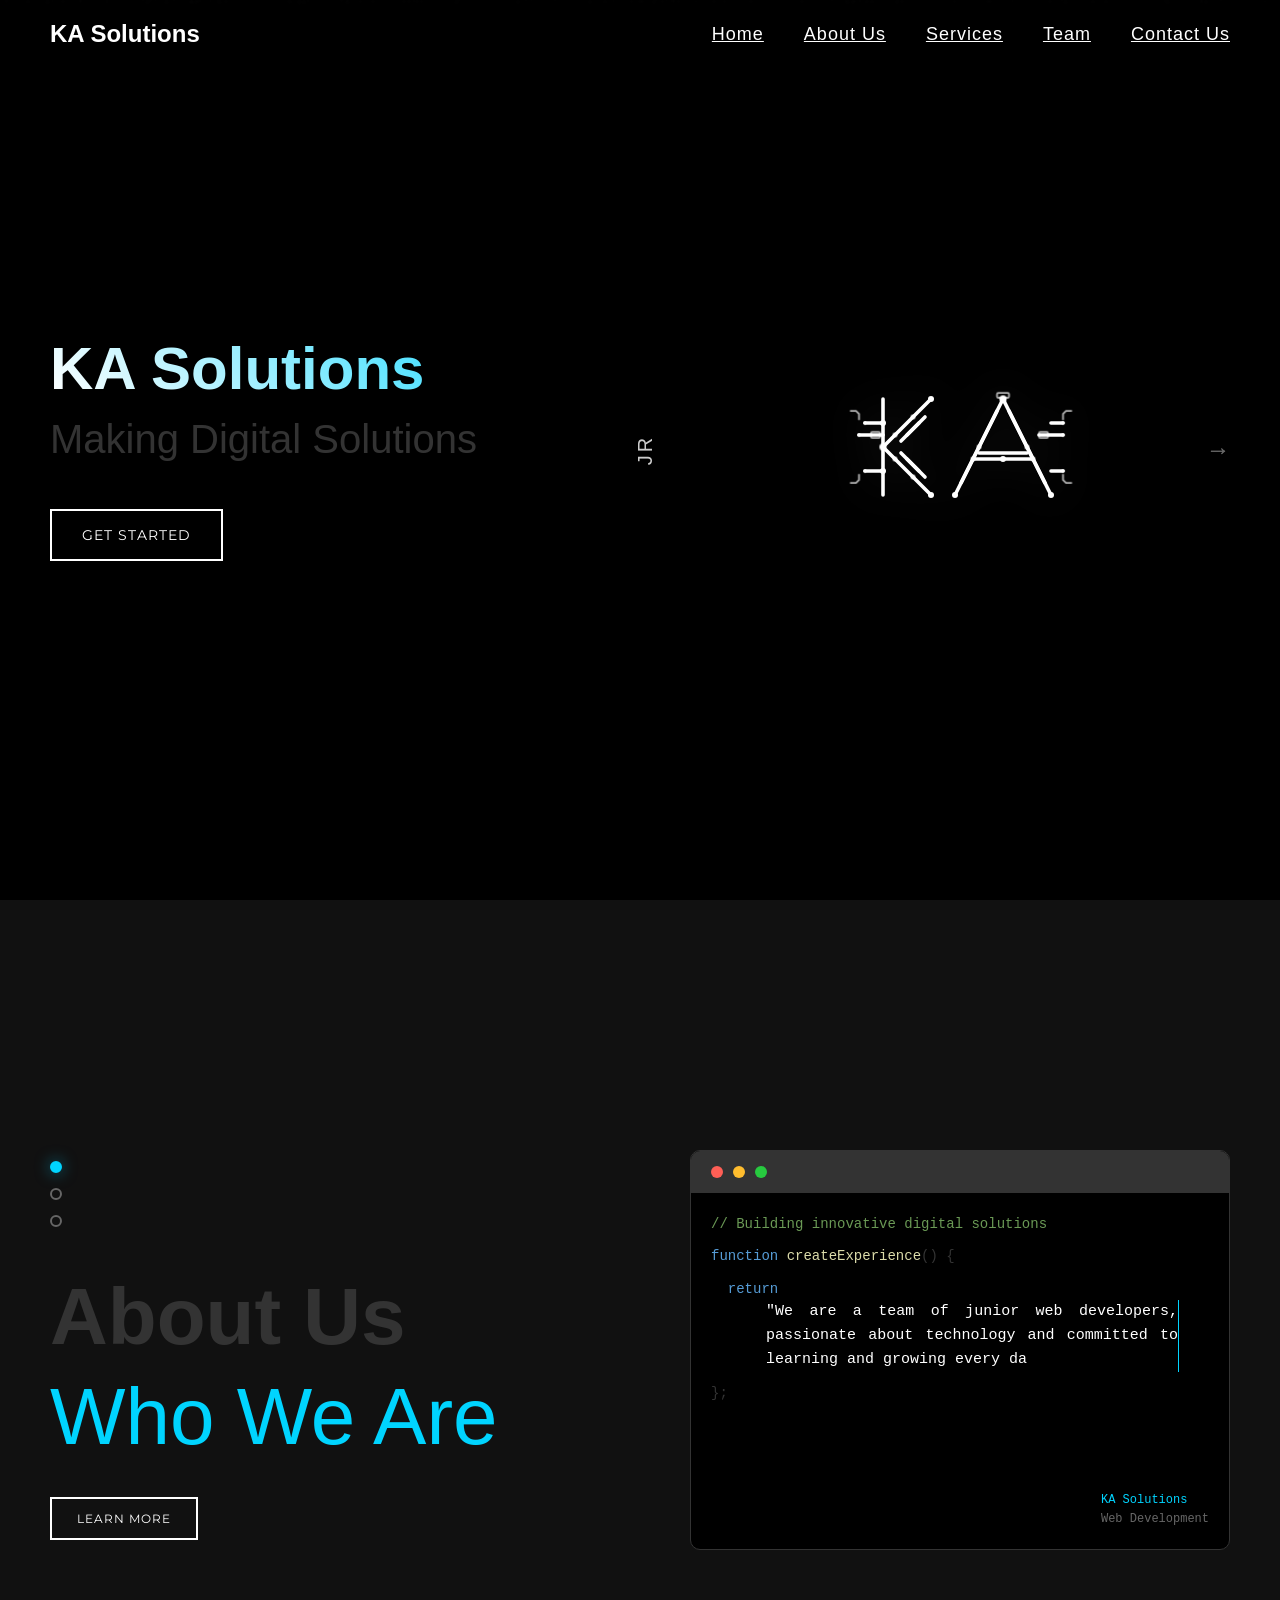
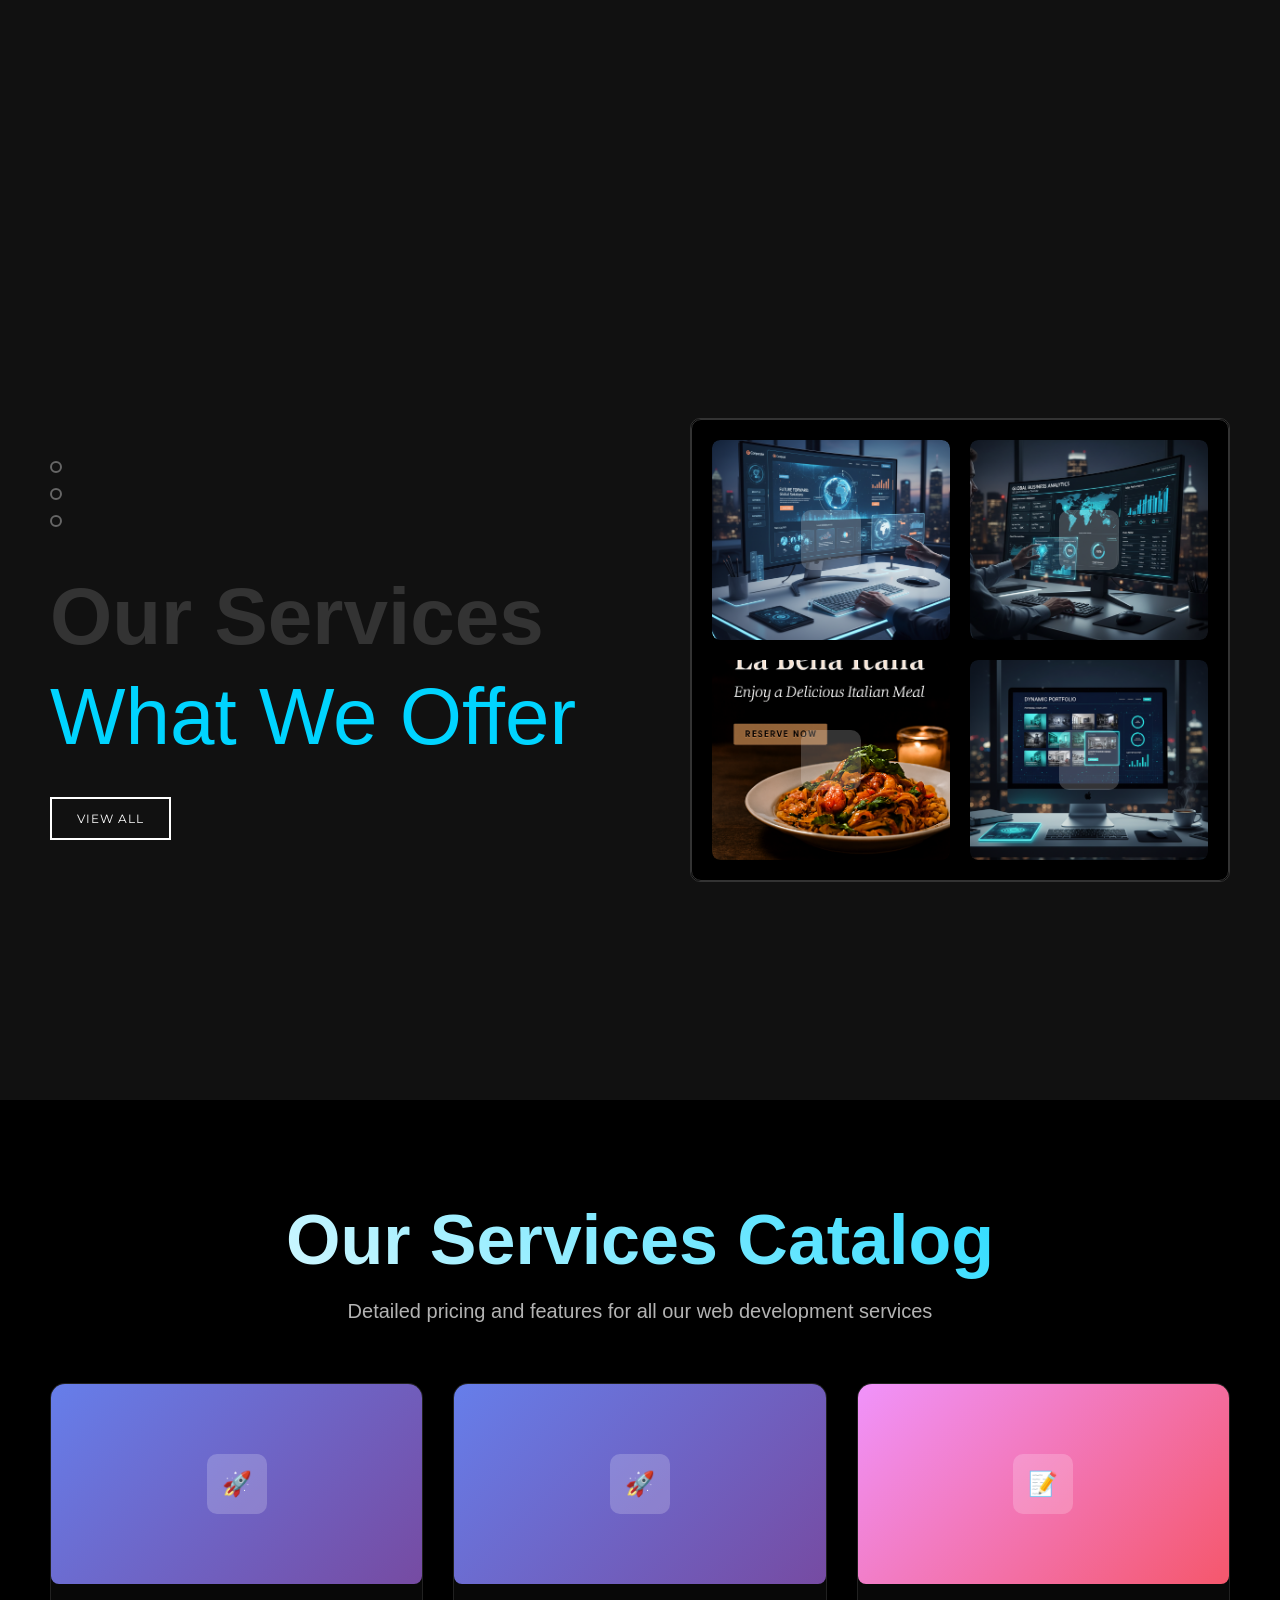
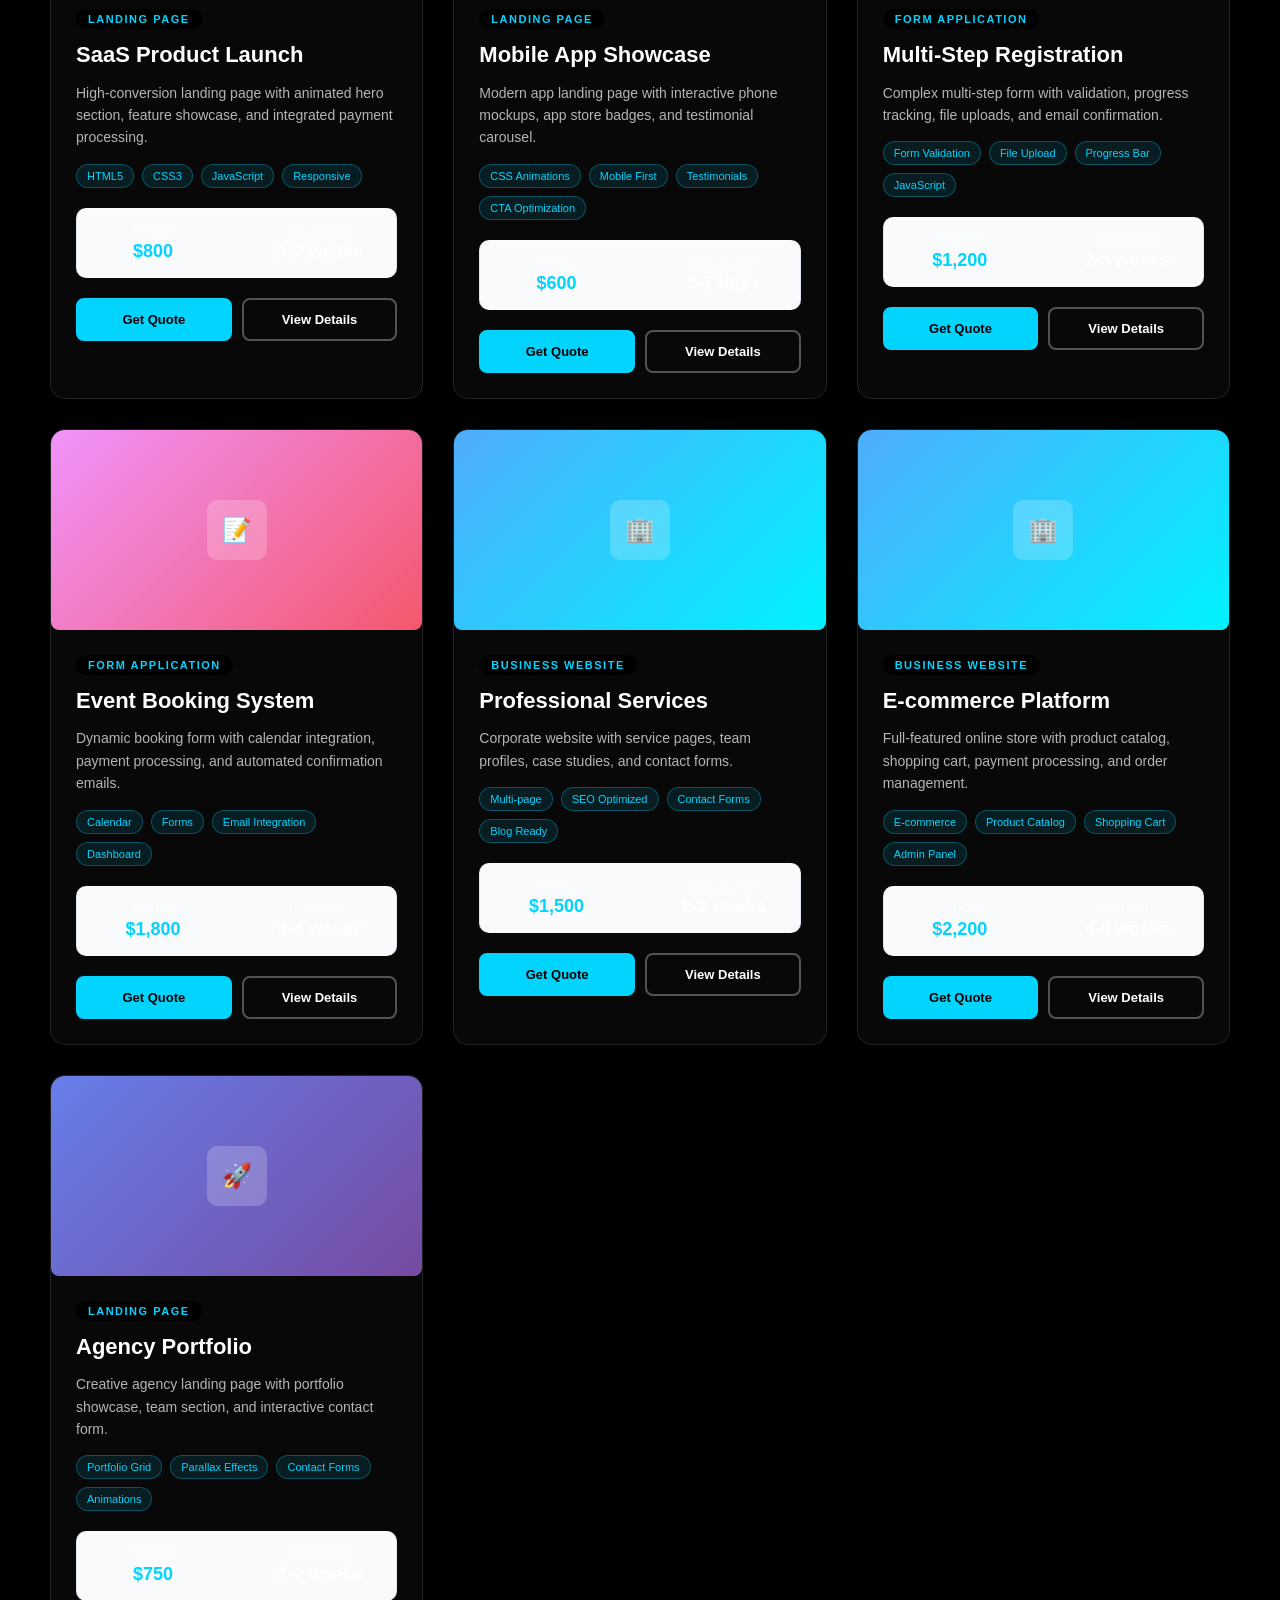
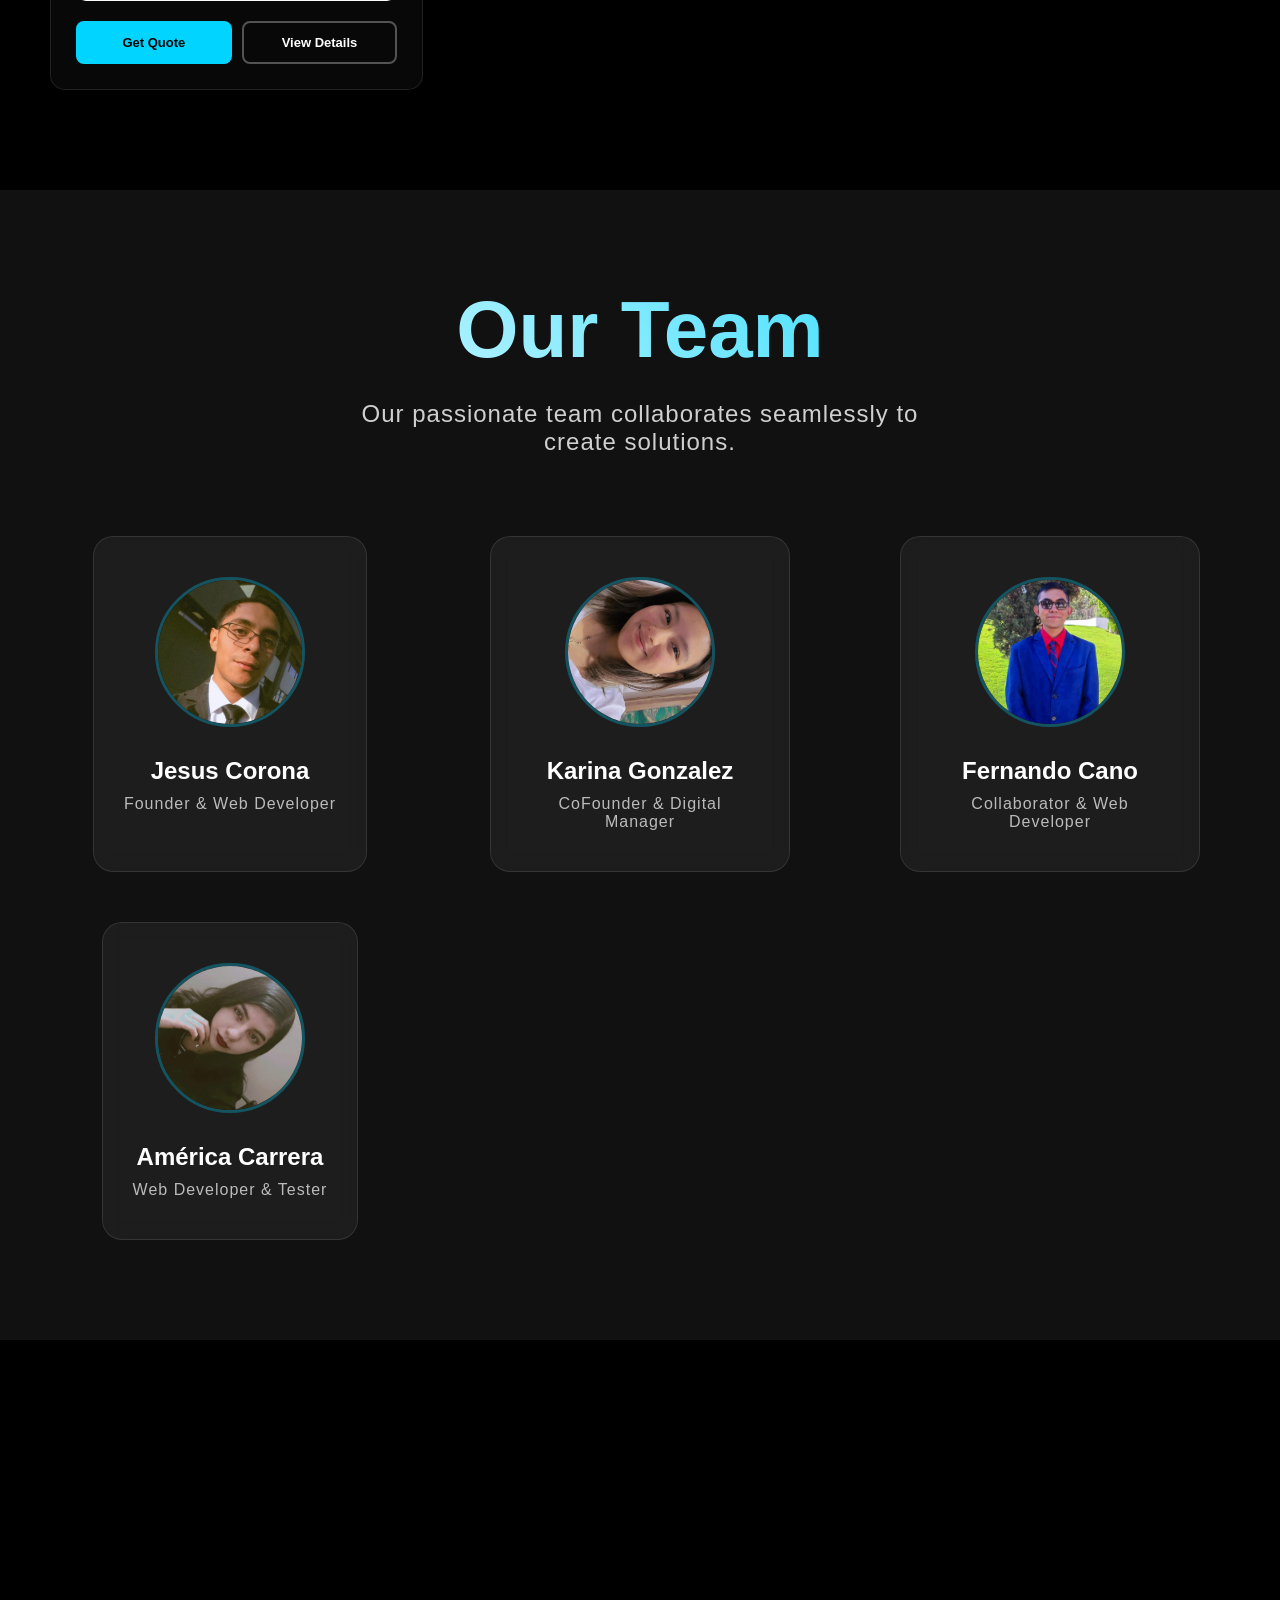
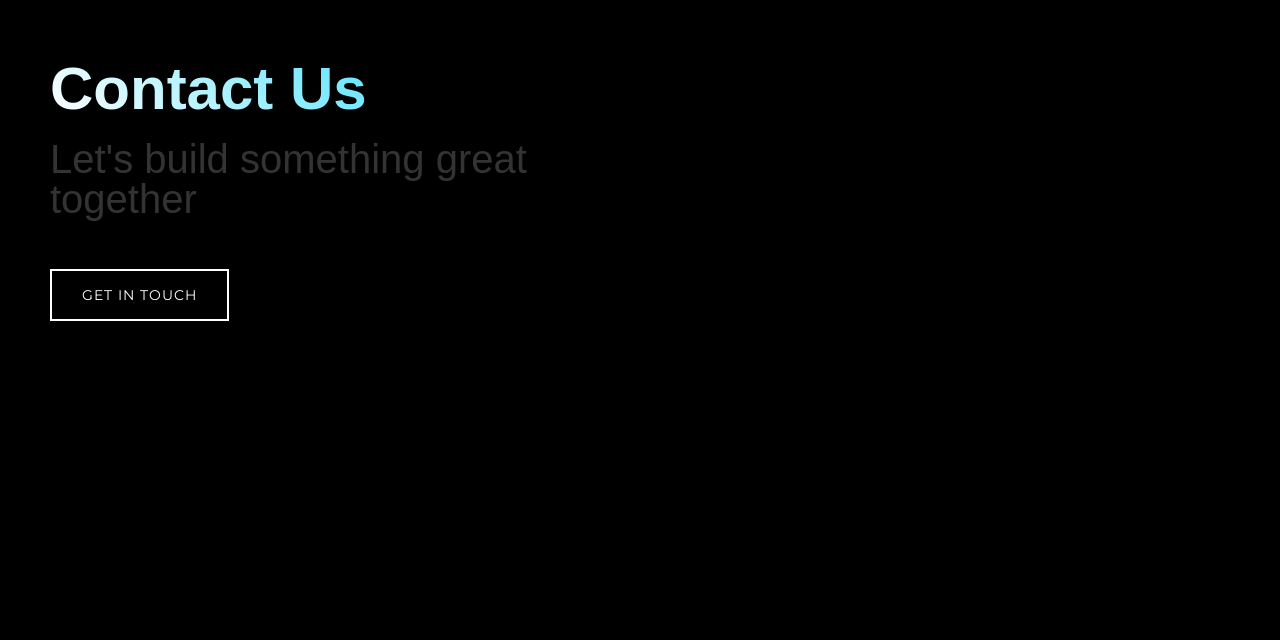
==== commit ba622292: "Update index2.html" ====
--- a/index2.html
+++ b/index2.html
@@ -16,11 +16,11 @@
                 <span class="logo-text-header">KA Solutions</span>
             </div>
             <ul class="nav-menu">   
-                <li><a href="#home">Home</a></li>
-                <li><a href="#about">About Us</a></li>
-                <li><a href="#services">Services</a></li>
-                <li><a href="#team">Team</a></li>
-                <li><a href="#contact">Contact Us</a></li>
+                <li><a href="#home" style="color:white; font-size: 18px;">Home</a></li>
+                <li><a href="#about" style="color:white; font-size: 18px;">About Us</a></li>
+                <li><a href="#services" style="color:white; font-size: 18px;">Services</a></li>
+                <li><a href="#team" style="color:white; font-size: 18px;">Team</a></li>
+                <li><a href="#contact" style="color:white; font-size: 18px;">Contact Us</a></li>
             </ul>
         </nav>
     </header>
@@ -139,7 +139,14 @@
                         <span class="syntax-keyword">function</span> <span class="syntax-function">createExperience</span>() {
                     </div>
                     <div class="code-line">
-                        &nbsp;&nbsp;<span class="syntax-keyword">return</span> <span class="syntax-string">"Code that transforms ideas into reality"</span>;
+                        &nbsp;&nbsp;<span class="syntax-keyword">return</span> 
+                        <span class="syntax-string">
+                            <p id="typing-text" style=" text-align: justify; color:white; font-size: 15px;">
+                                "We are a team of junior web developers, passionate about technology and committed to learning and growing every day. <br> <br>
+                                We focus on creating innovative, functional web solutions tailored to the needs of each project. <br>Although we are in the early stages of our careers, we always give our best, working with dedication, 
+                                collaboration, and enthusiasm to achieve the best results.";
+                            </p>
+                        </span>
                     </div>
                     <div class="code-line">};</div>
                     <div style="position: absolute; bottom: 20px; right: 20px; font-size: 12px;">
@@ -151,7 +158,6 @@
         </div>
         <div class="nav-arrow">→</div>
     </section>
-
     <!-- Our Services Section -->
     <section id="services" class="second-section">
         <div class="section-content">
@@ -495,4 +501,4 @@
 
     <script src="script.js"></script>
 </body>
-</html>+</html>
--- a/assets/estilos.css
+++ b/assets/estilos.css
@@ -1346,4 +1346,23 @@
     .project-title {
         font-size: 20px;
     }
-}+}
+
+
+
+#typing-text {
+    border-right: 1px solid #00d4ff;
+    white-space:initial;
+    overflow:auto;
+    display:block;
+    animation: blink-caret 0.75s step-end infinite;
+    text-align: justify;
+    margin-left: 55px; 
+    margin-right: 30px;
+}
+
+@keyframes blink-caret {
+    from, to { border-color: transparent; }
+    50% { border-color: #00d4ff; }
+}
+
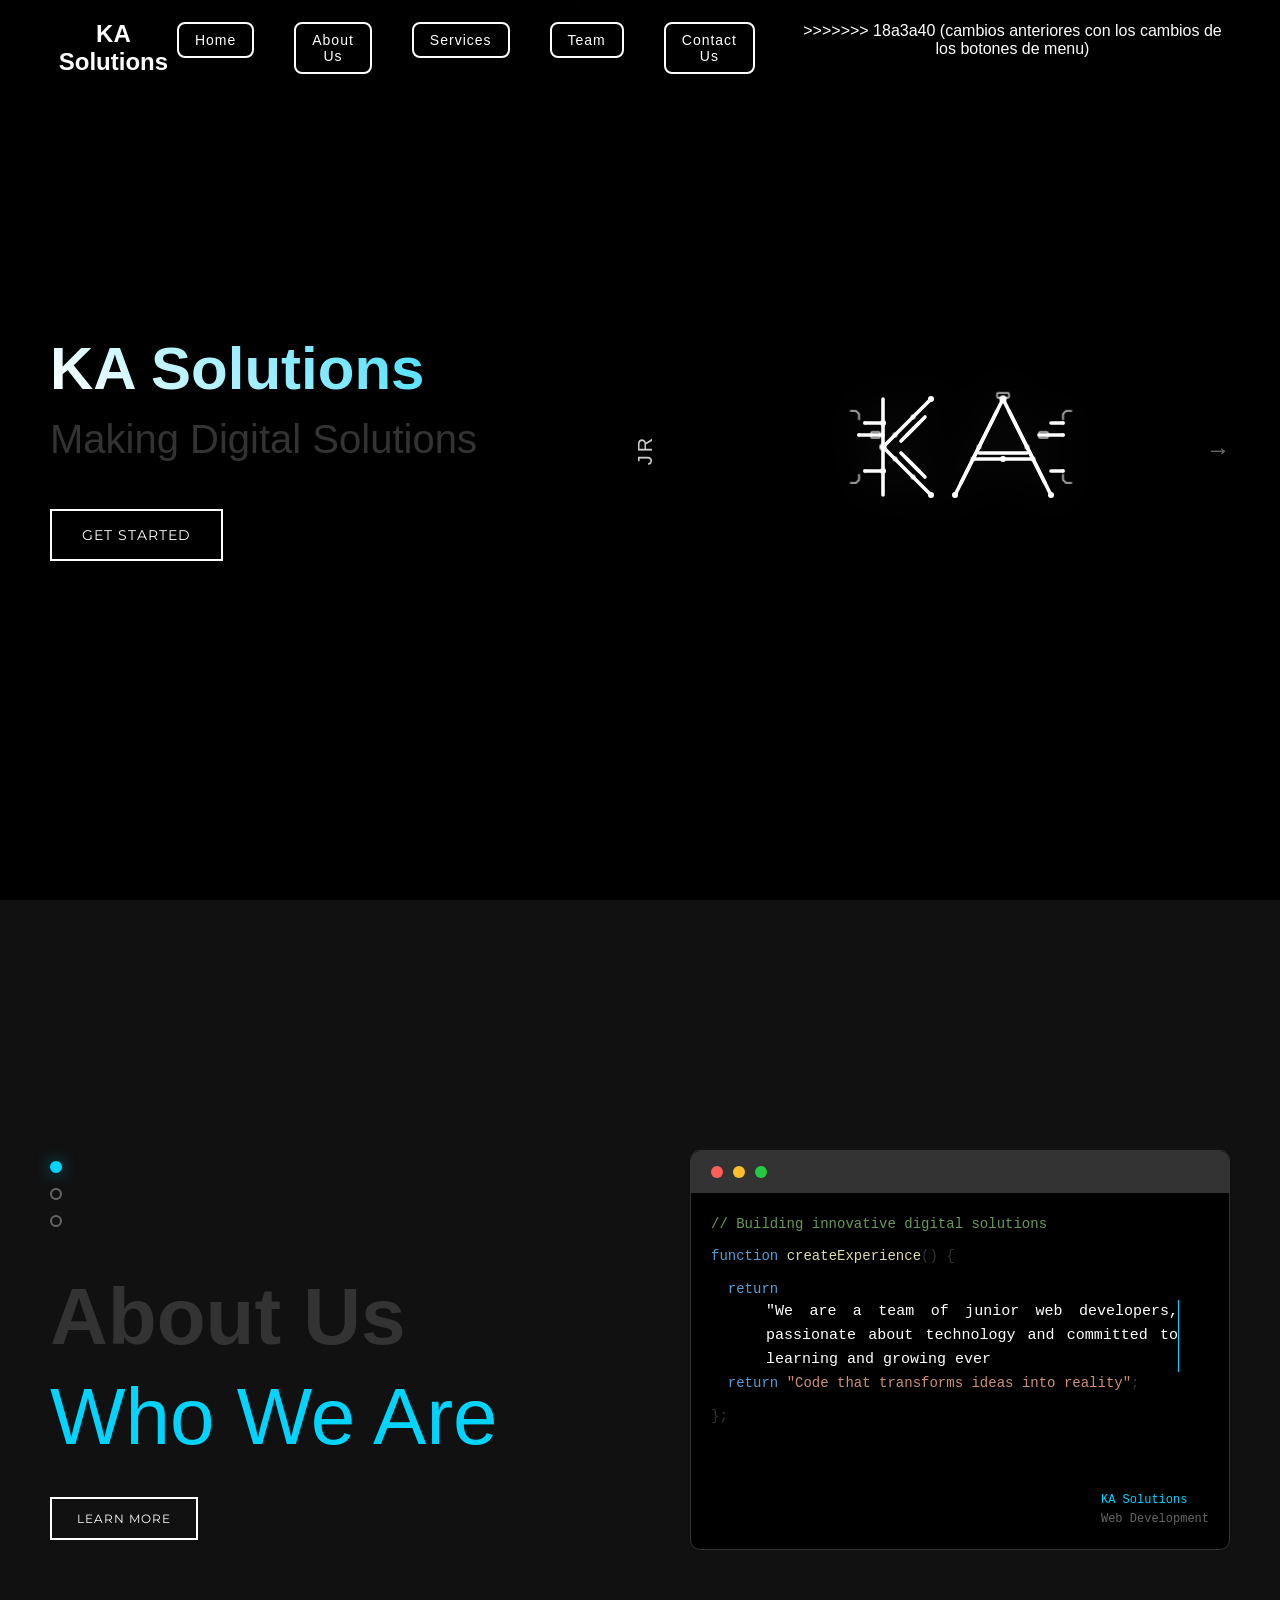
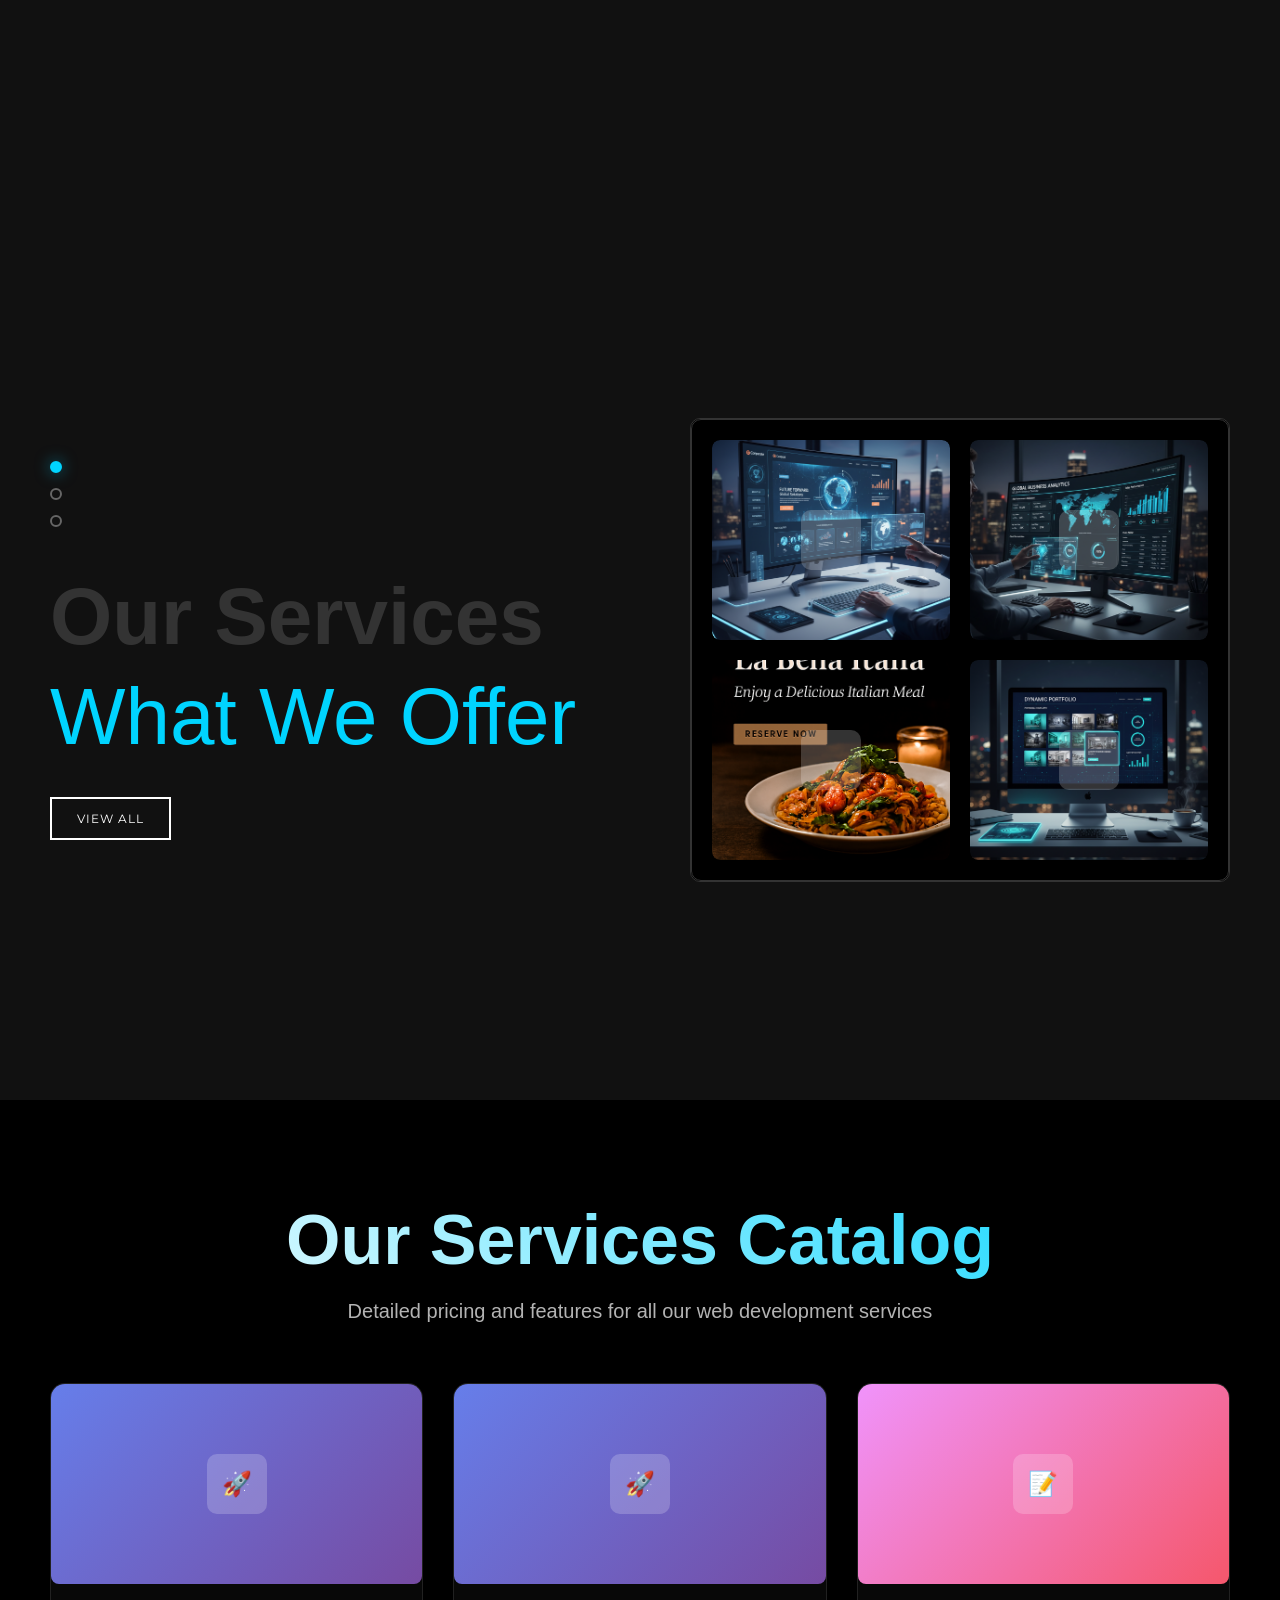
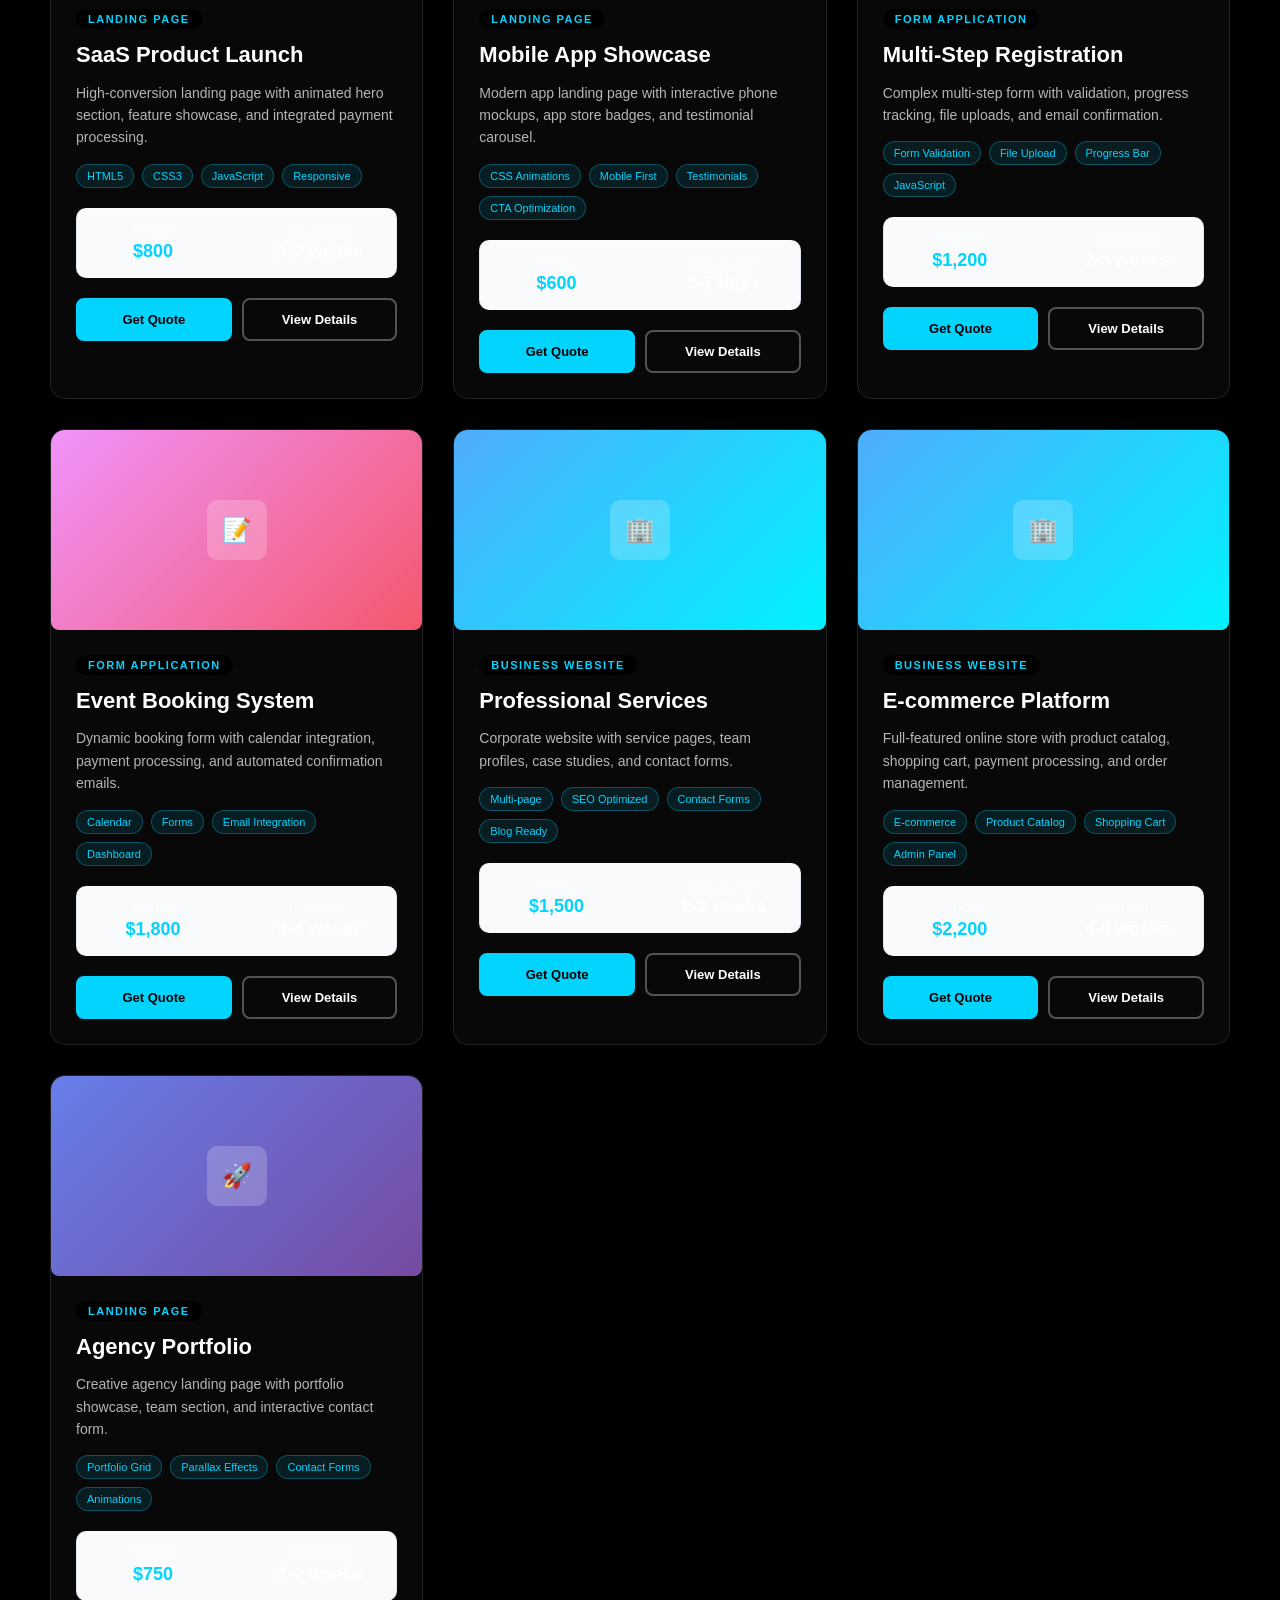
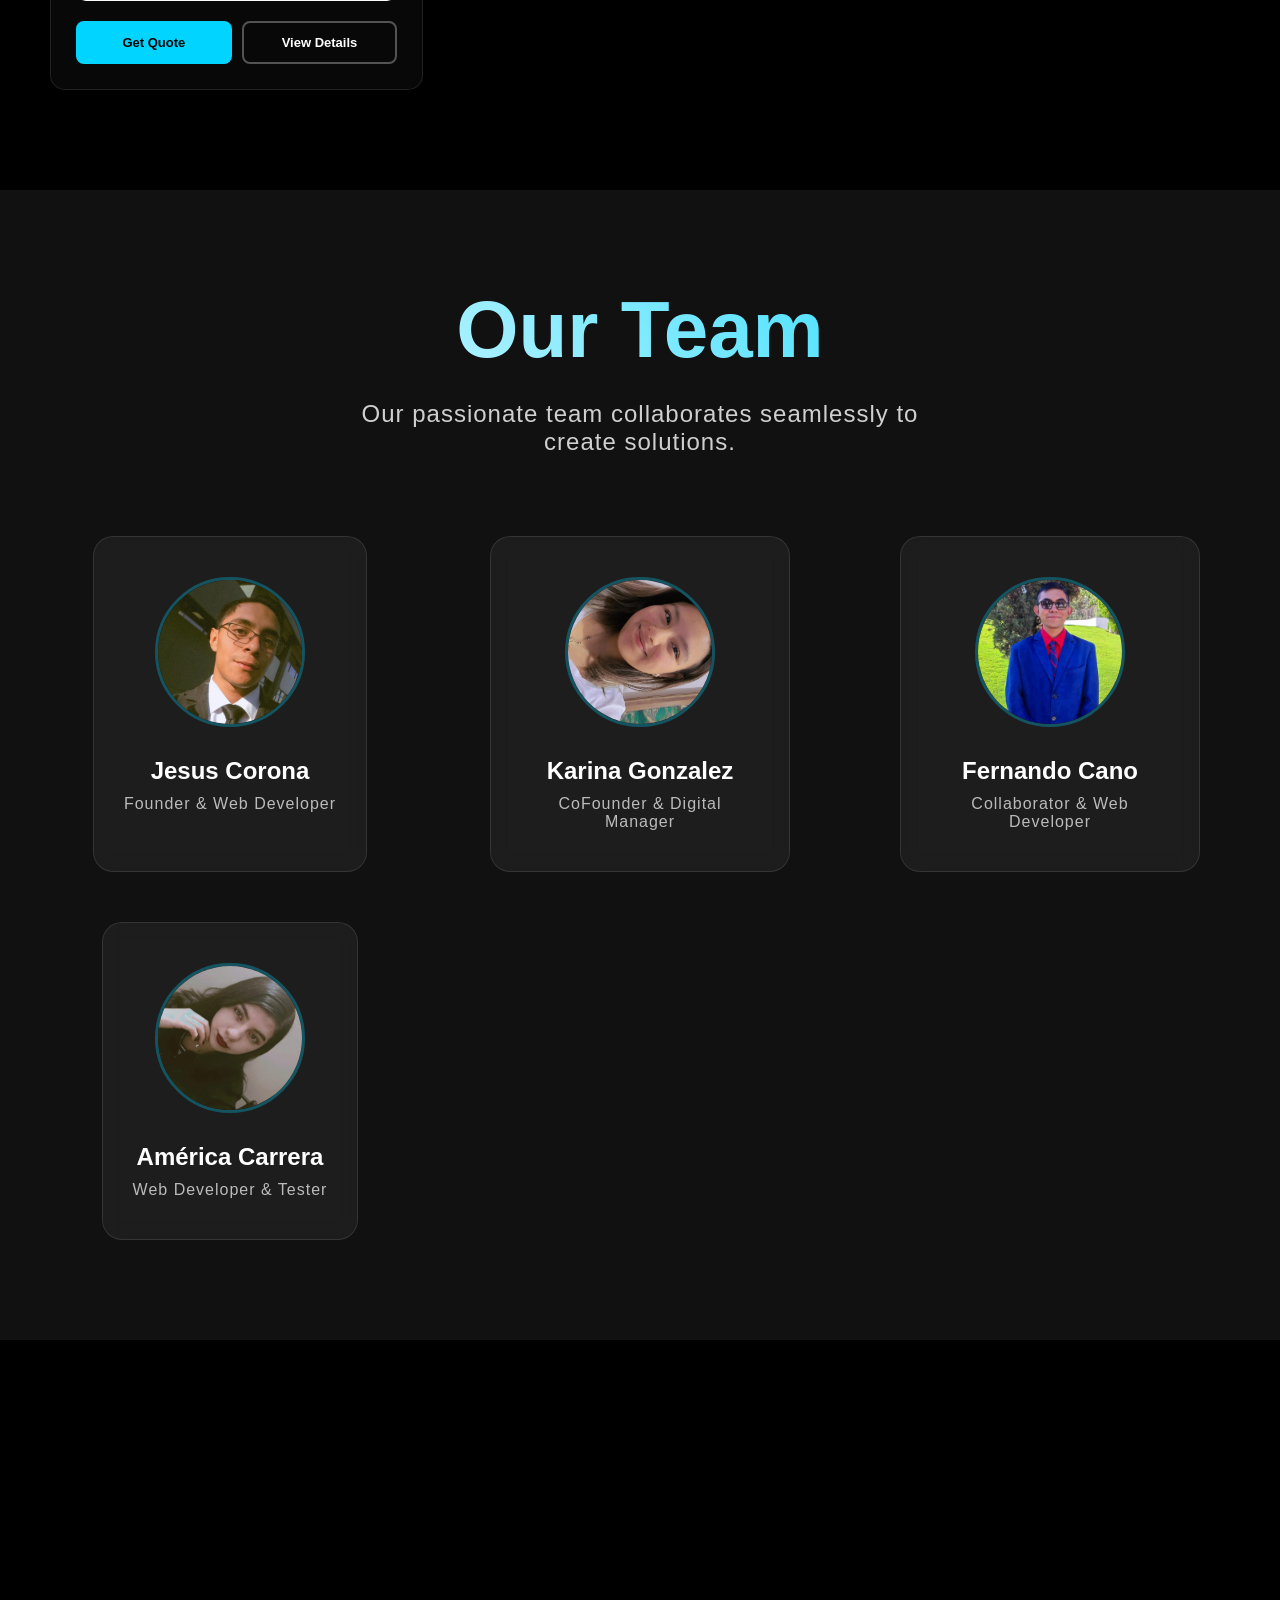
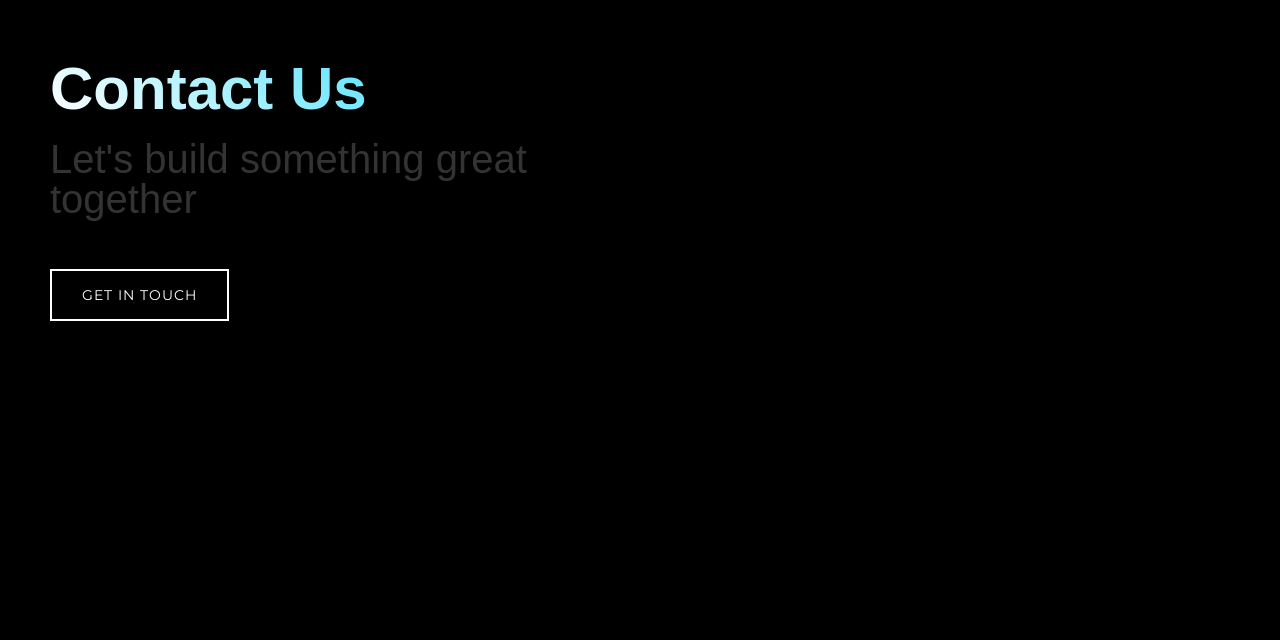
==== commit a96e2857: "cambios anteriores con los cambios de los botones de menu" ====
--- a/index2.html
+++ b/index2.html
@@ -15,12 +15,23 @@
                 <div class="logo-icon"></div>
                 <span class="logo-text-header">KA Solutions</span>
             </div>
-            <ul class="nav-menu">   
-                <li><a href="#home" style="color:white; font-size: 18px;">Home</a></li>
-                <li><a href="#about" style="color:white; font-size: 18px;">About Us</a></li>
-                <li><a href="#services" style="color:white; font-size: 18px;">Services</a></li>
-                <li><a href="#team" style="color:white; font-size: 18px;">Team</a></li>
-                <li><a href="#contact" style="color:white; font-size: 18px;">Contact Us</a></li>
+            <ul class="nav-menu">
+                <div class="project_actions">
+                    <li><a href="#home" class="BTN btn_menu">Home</a></li>
+                </div>
+                <div class="project_actions">
+                    <li><a href="#about" class="BTN btn_menu">About Us</a></li>
+                </div>
+                <div class="project_actions">
+                    <li><a href="#services" class="BTN btn_menu">Services</a></li>
+                </div>
+                <div class="project_actions">
+                    <li><a href="#team" class="BTN btn_menu">Team</a></li>
+                </div>
+                <div class="project_actions">
+                    <li><a href="#contact" class="BTN btn_menu">Contact Us</a></li>
+                </div>
+>>>>>>> 18a3a40 (cambios anteriores con los cambios de los botones de menu)
             </ul>
         </nav>
     </header>
@@ -147,6 +158,7 @@
                                 collaboration, and enthusiasm to achieve the best results.";
                             </p>
                         </span>
+                        &nbsp;&nbsp;<span class="syntax-keyword">return</span> <span class="syntax-string">"Code that transforms ideas into reality"</span>;
                     </div>
                     <div class="code-line">};</div>
                     <div style="position: absolute; bottom: 20px; right: 20px; font-size: 12px;">
--- a/assets/estilos.css
+++ b/assets/estilos.css
@@ -69,6 +69,42 @@
     gap: 40px;
 }
 
+
+.project_actions{
+    display: flex;
+    gap: 1rem;
+}
+
+
+.btn_menu{
+    color: #fff;
+    background-color: transparent;
+    padding: 10px 20px;
+    border-radius: 6px;
+    text-decoration: none;
+    transition: all 0.3s ease;
+}
+
+.BTN{
+    padding: 0.5rem 1rem;
+    border-radius: 8px;
+    border: none;
+    cursor: pointer;
+    font-weight: 500;
+    transition: all 0.3s ease;
+    text-decoration: none;
+    display: inline-block;
+    text-align: center;
+    border: 2px solid #fff;
+}
+
+.BTN:hover{
+    transform: translateY(-1px);
+    box-shadow: 0 4px 15px rgba(0, 0, 0, 0.2);
+    color: #000000;
+    background-color: #00FFFF;
+    border-color: #00FFFF;
+}
 .nav-menu li {
     font-size: 14px;
     font-weight: 400;
@@ -1346,9 +1382,8 @@
     .project-title {
         font-size: 20px;
     }
-}
-
-
+
+}
 
 #typing-text {
     border-right: 1px solid #00d4ff;
@@ -1365,4 +1400,3 @@
     from, to { border-color: transparent; }
     50% { border-color: #00d4ff; }
 }
-
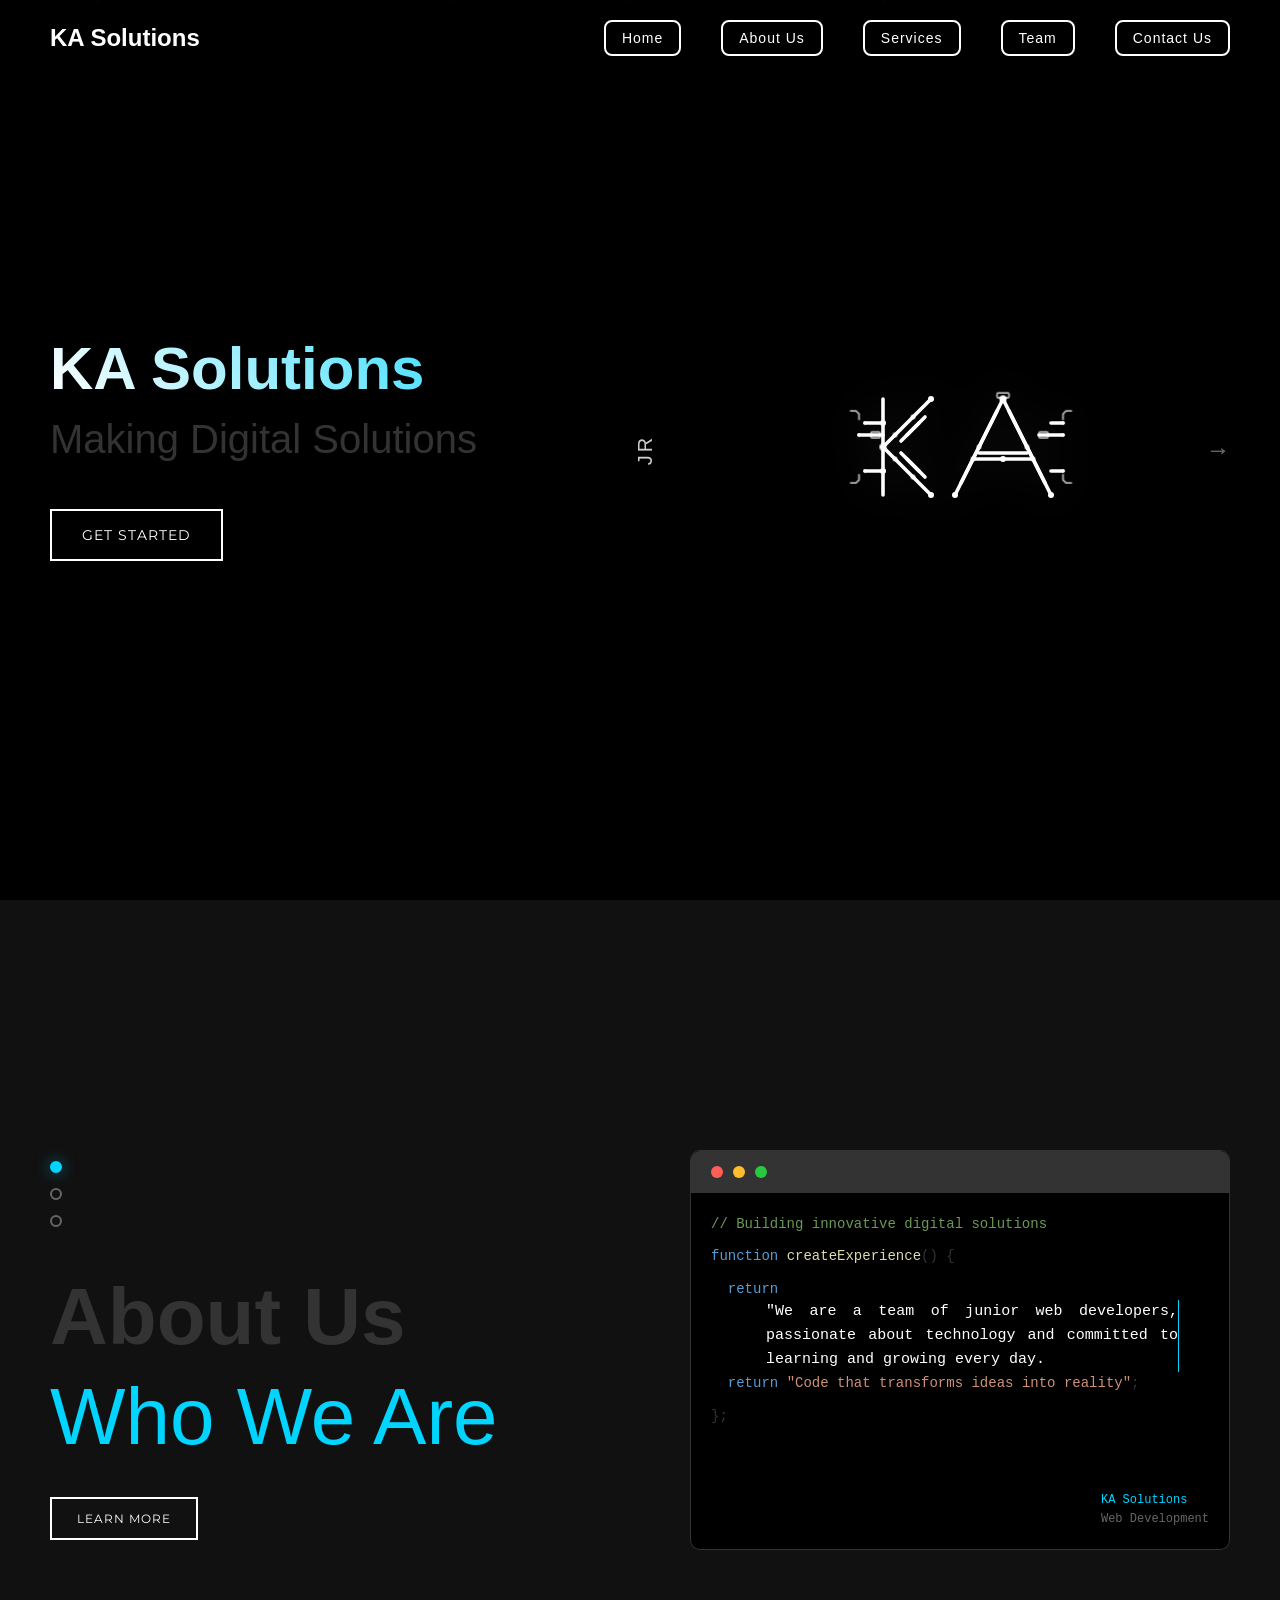
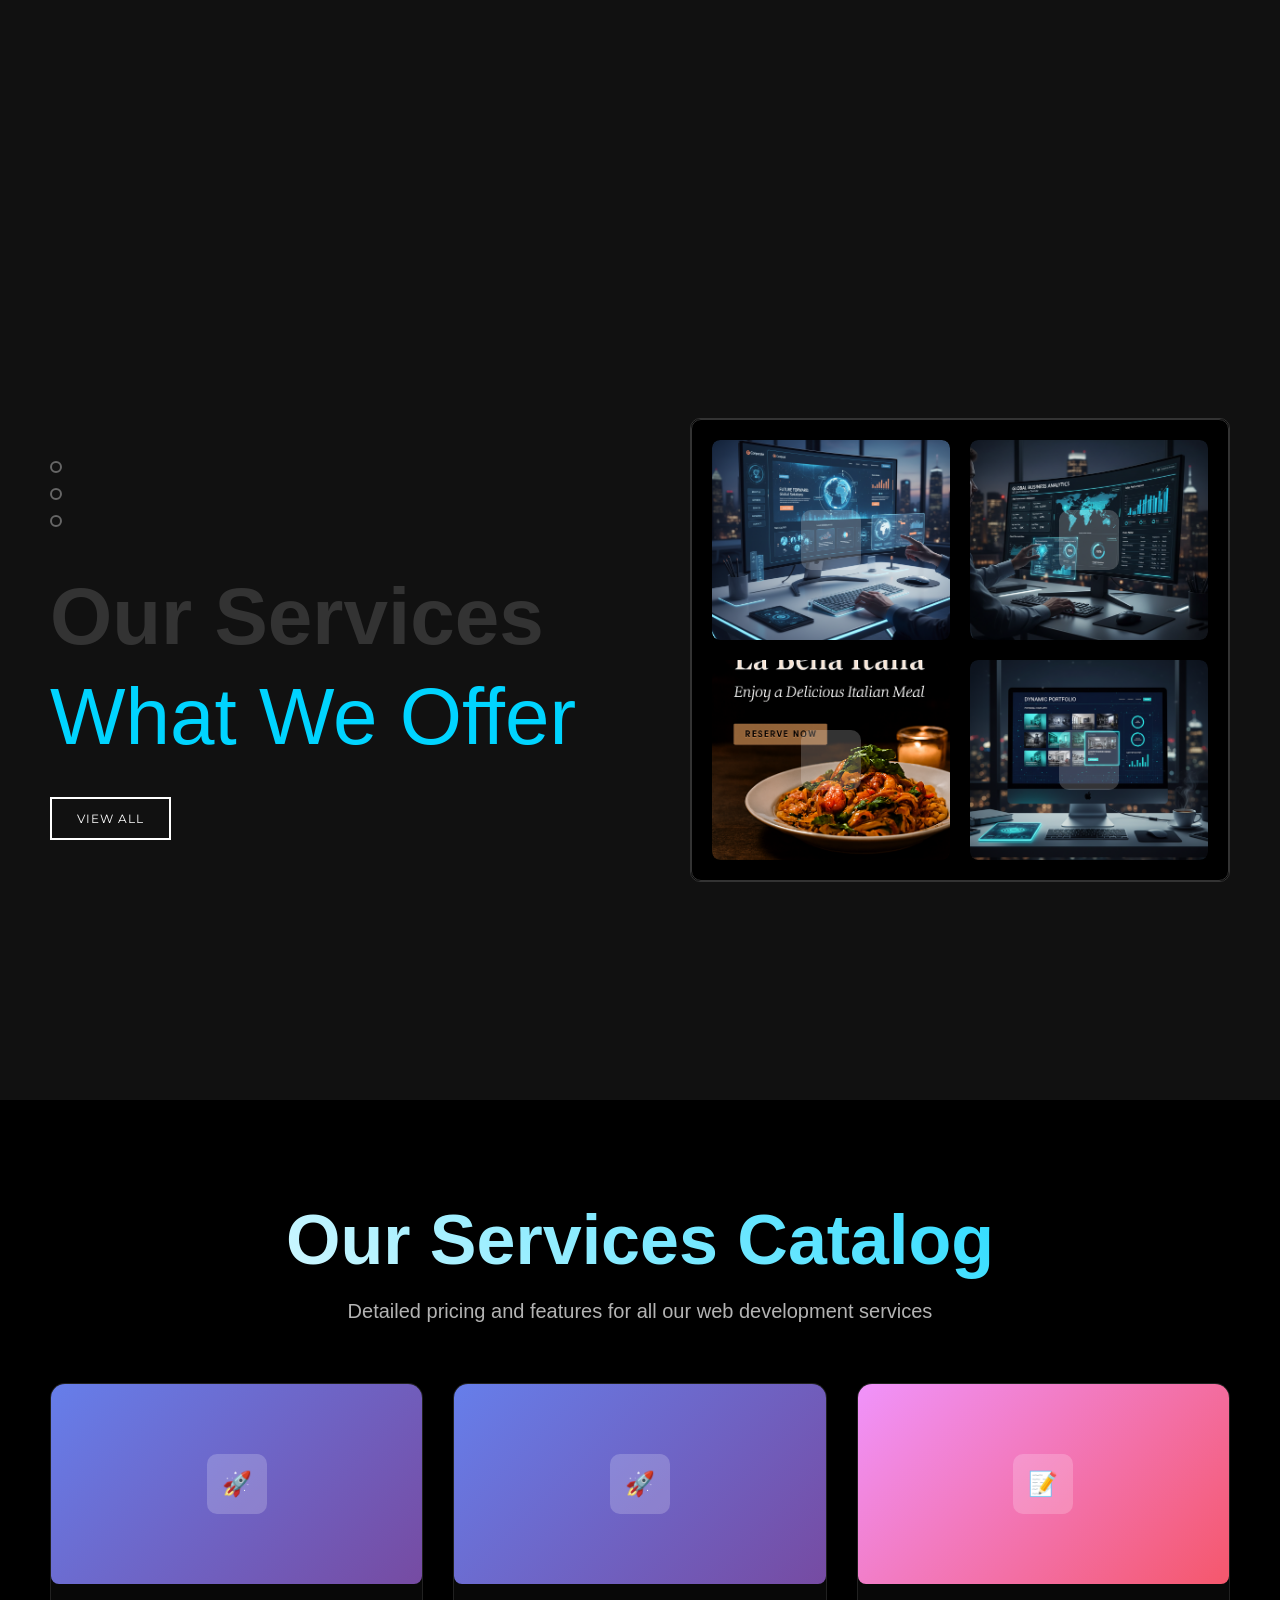
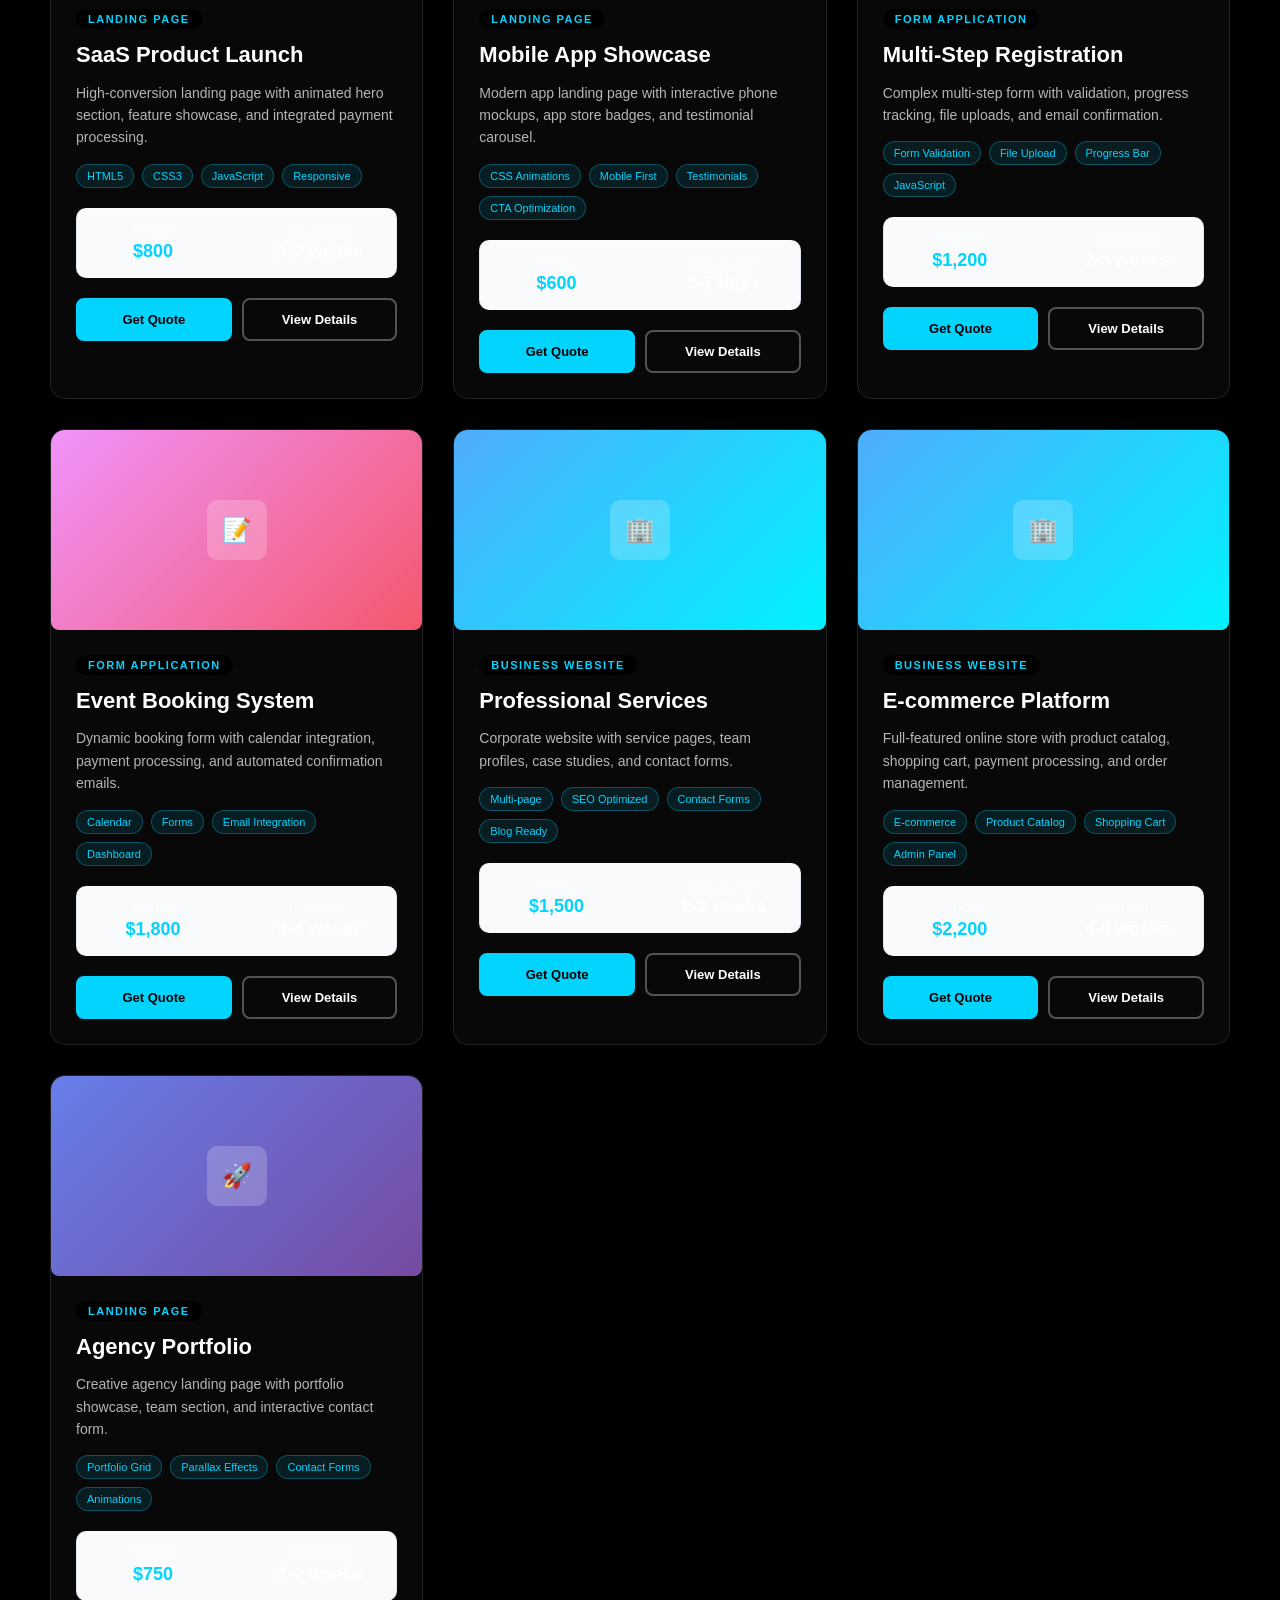
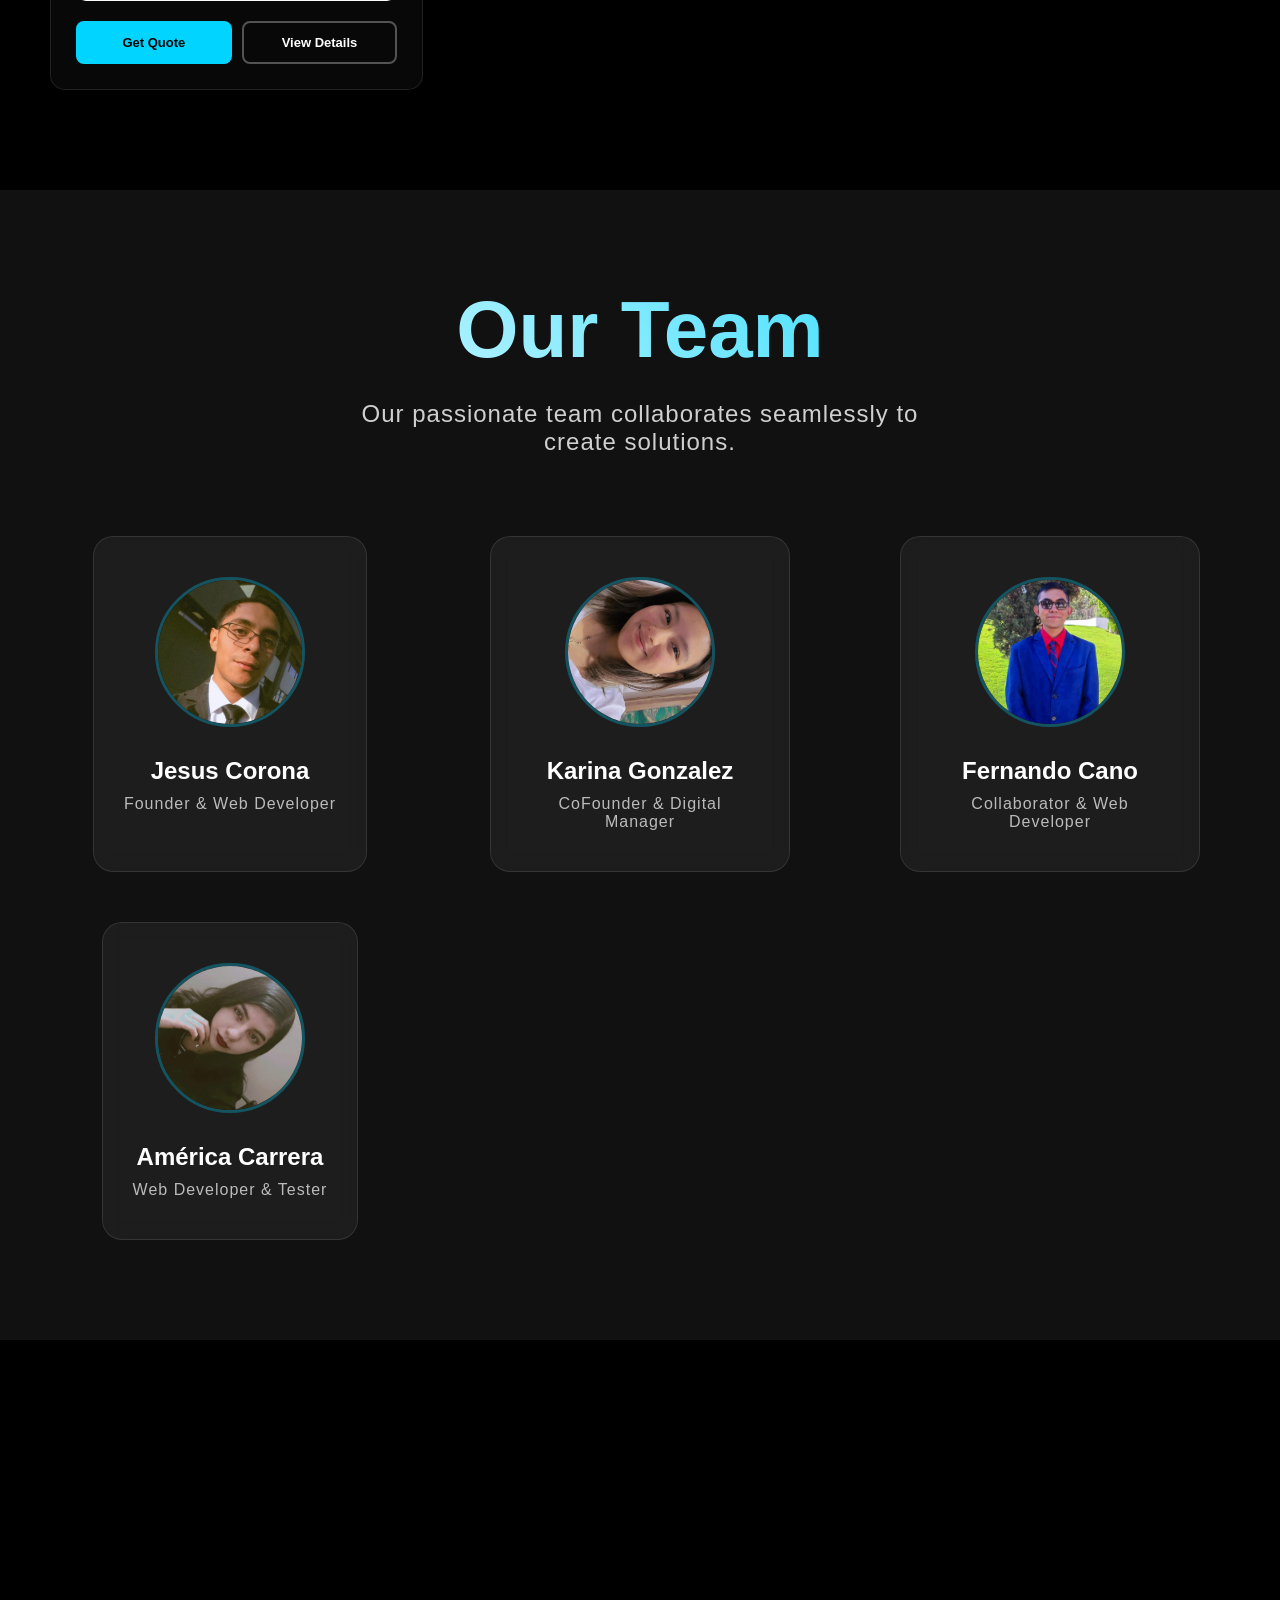
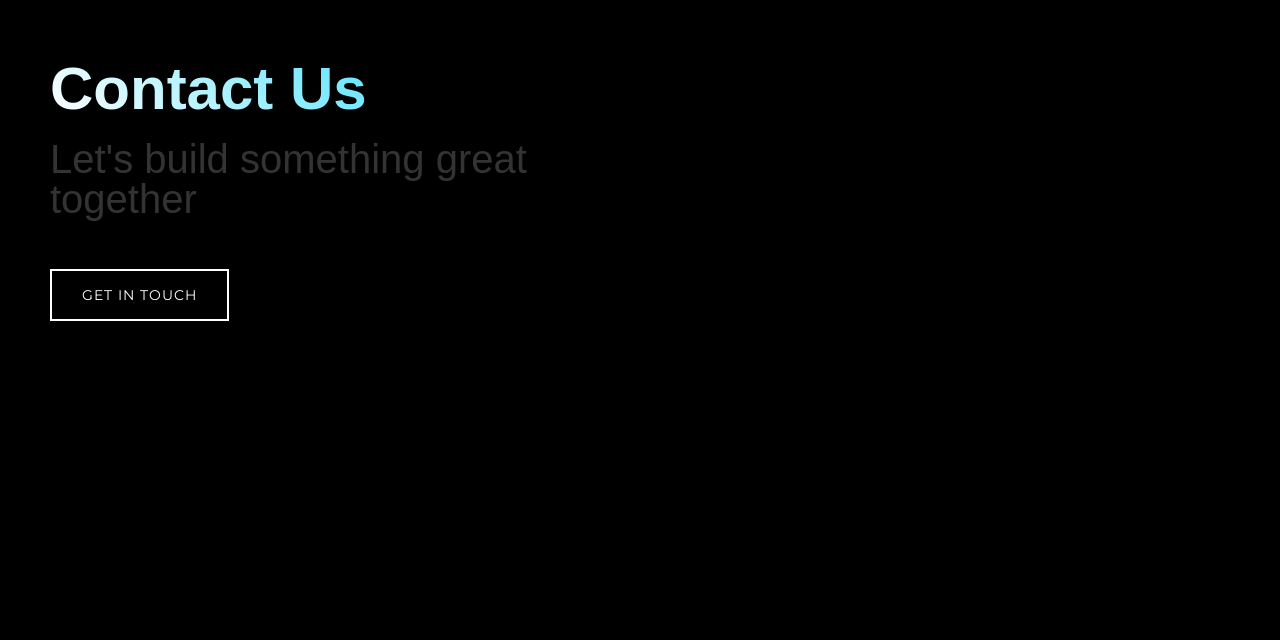
==== commit 5fc40c4a: "index2.html actualizado" ====
--- a/index2.html
+++ b/index2.html
@@ -31,7 +31,6 @@
                 <div class="project_actions">
                     <li><a href="#contact" class="BTN btn_menu">Contact Us</a></li>
                 </div>
->>>>>>> 18a3a40 (cambios anteriores con los cambios de los botones de menu)
             </ul>
         </nav>
     </header>
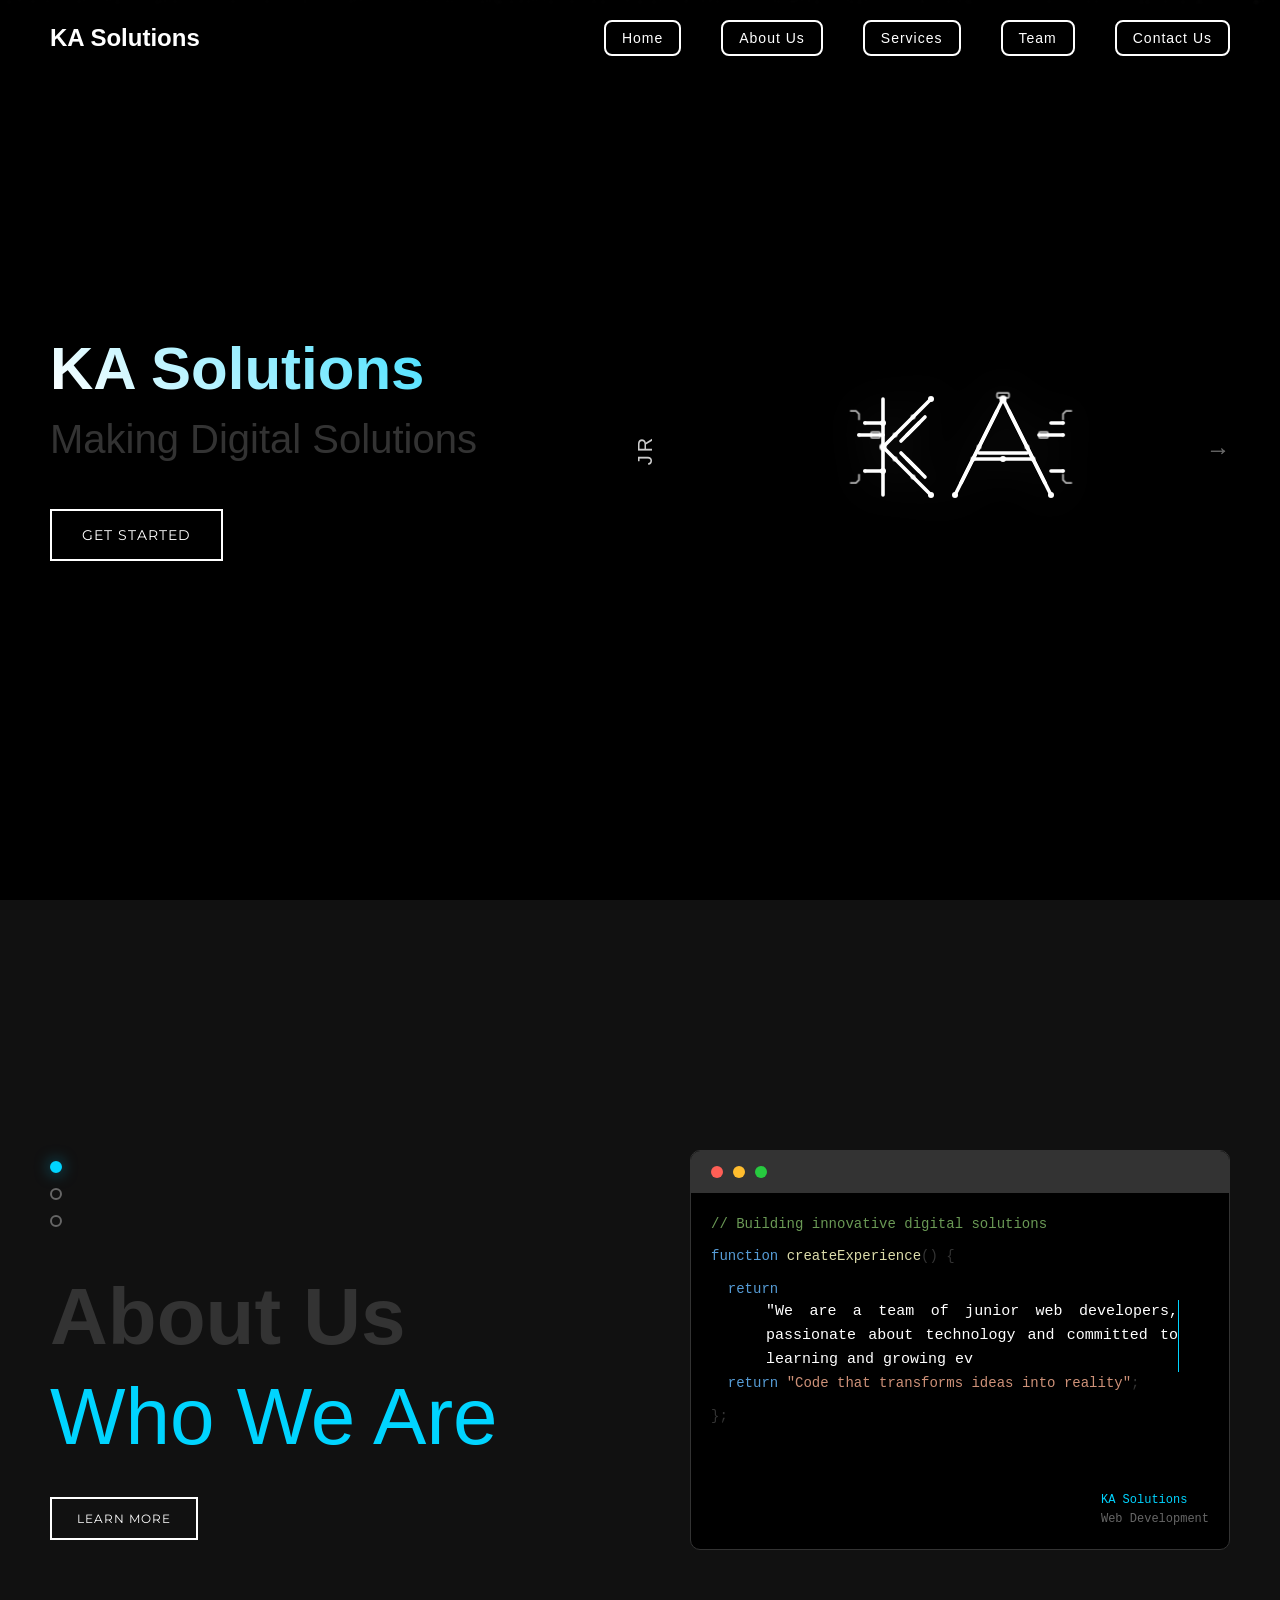
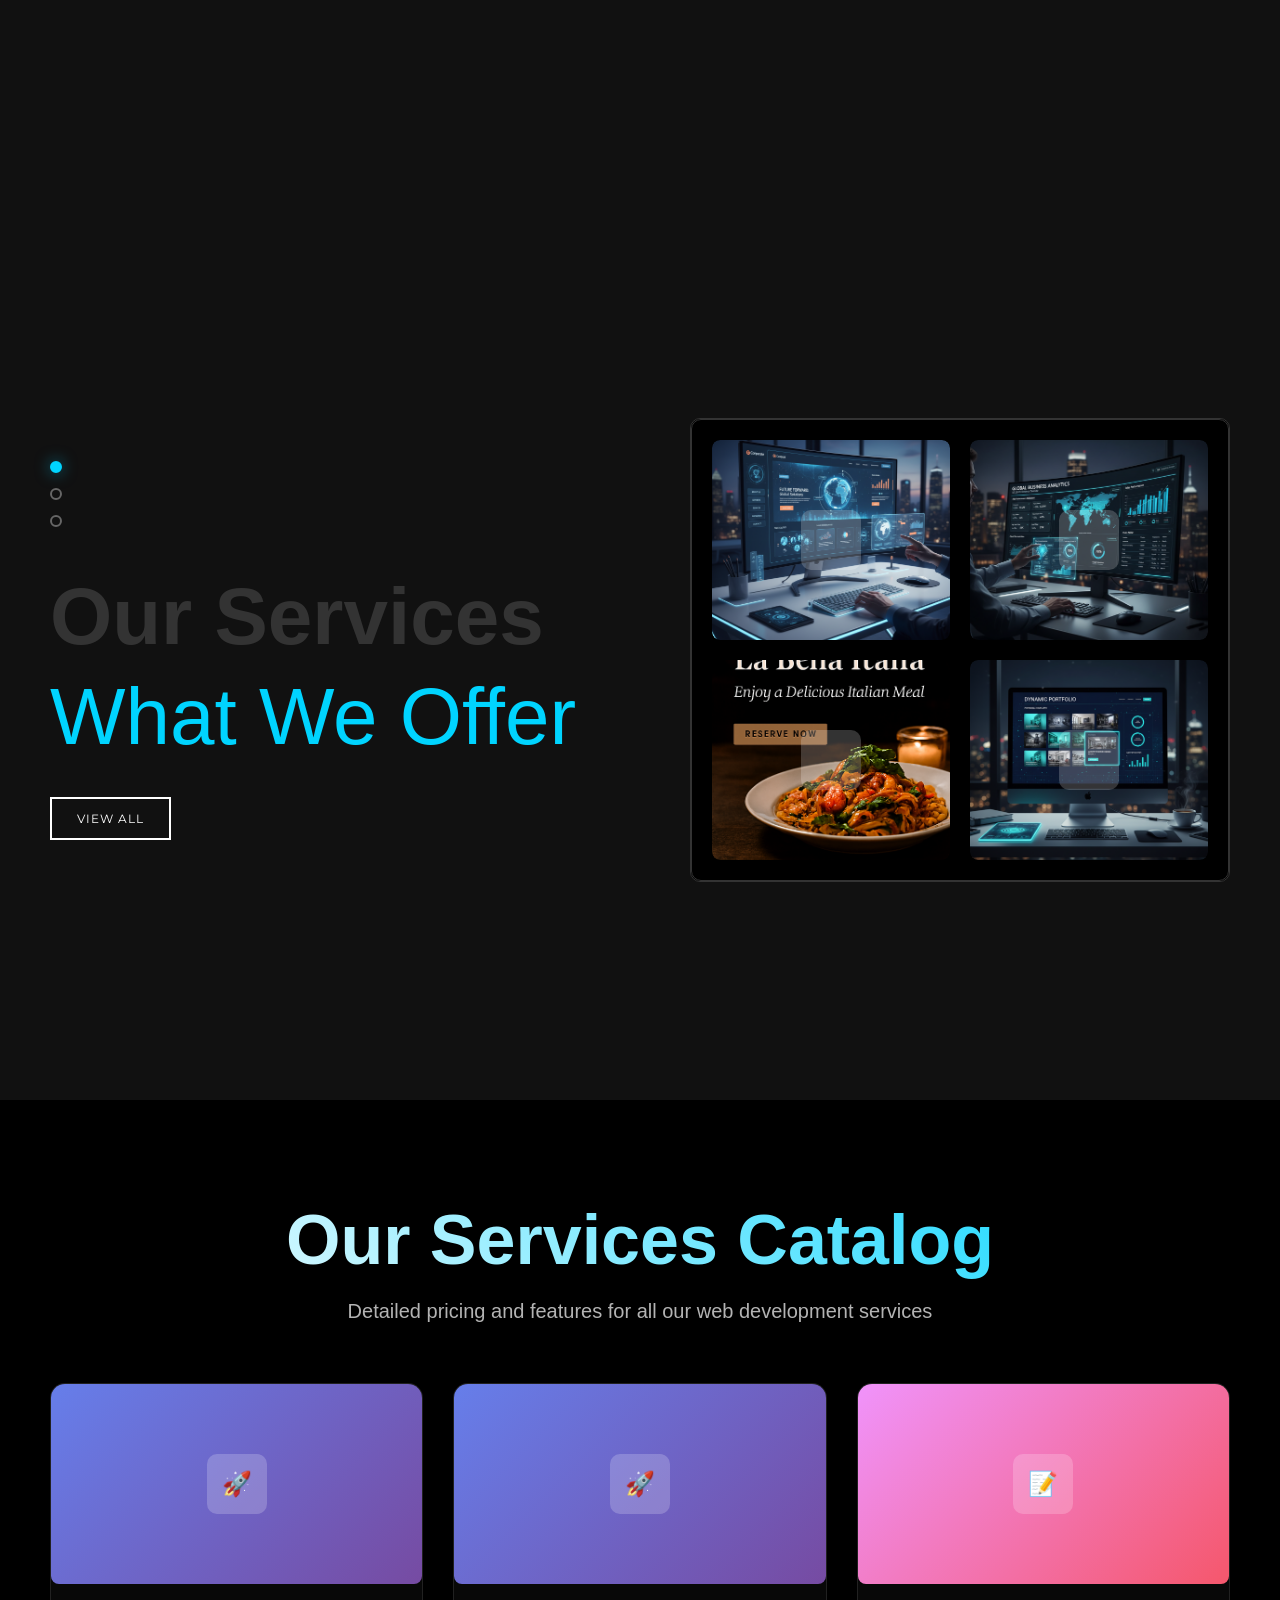
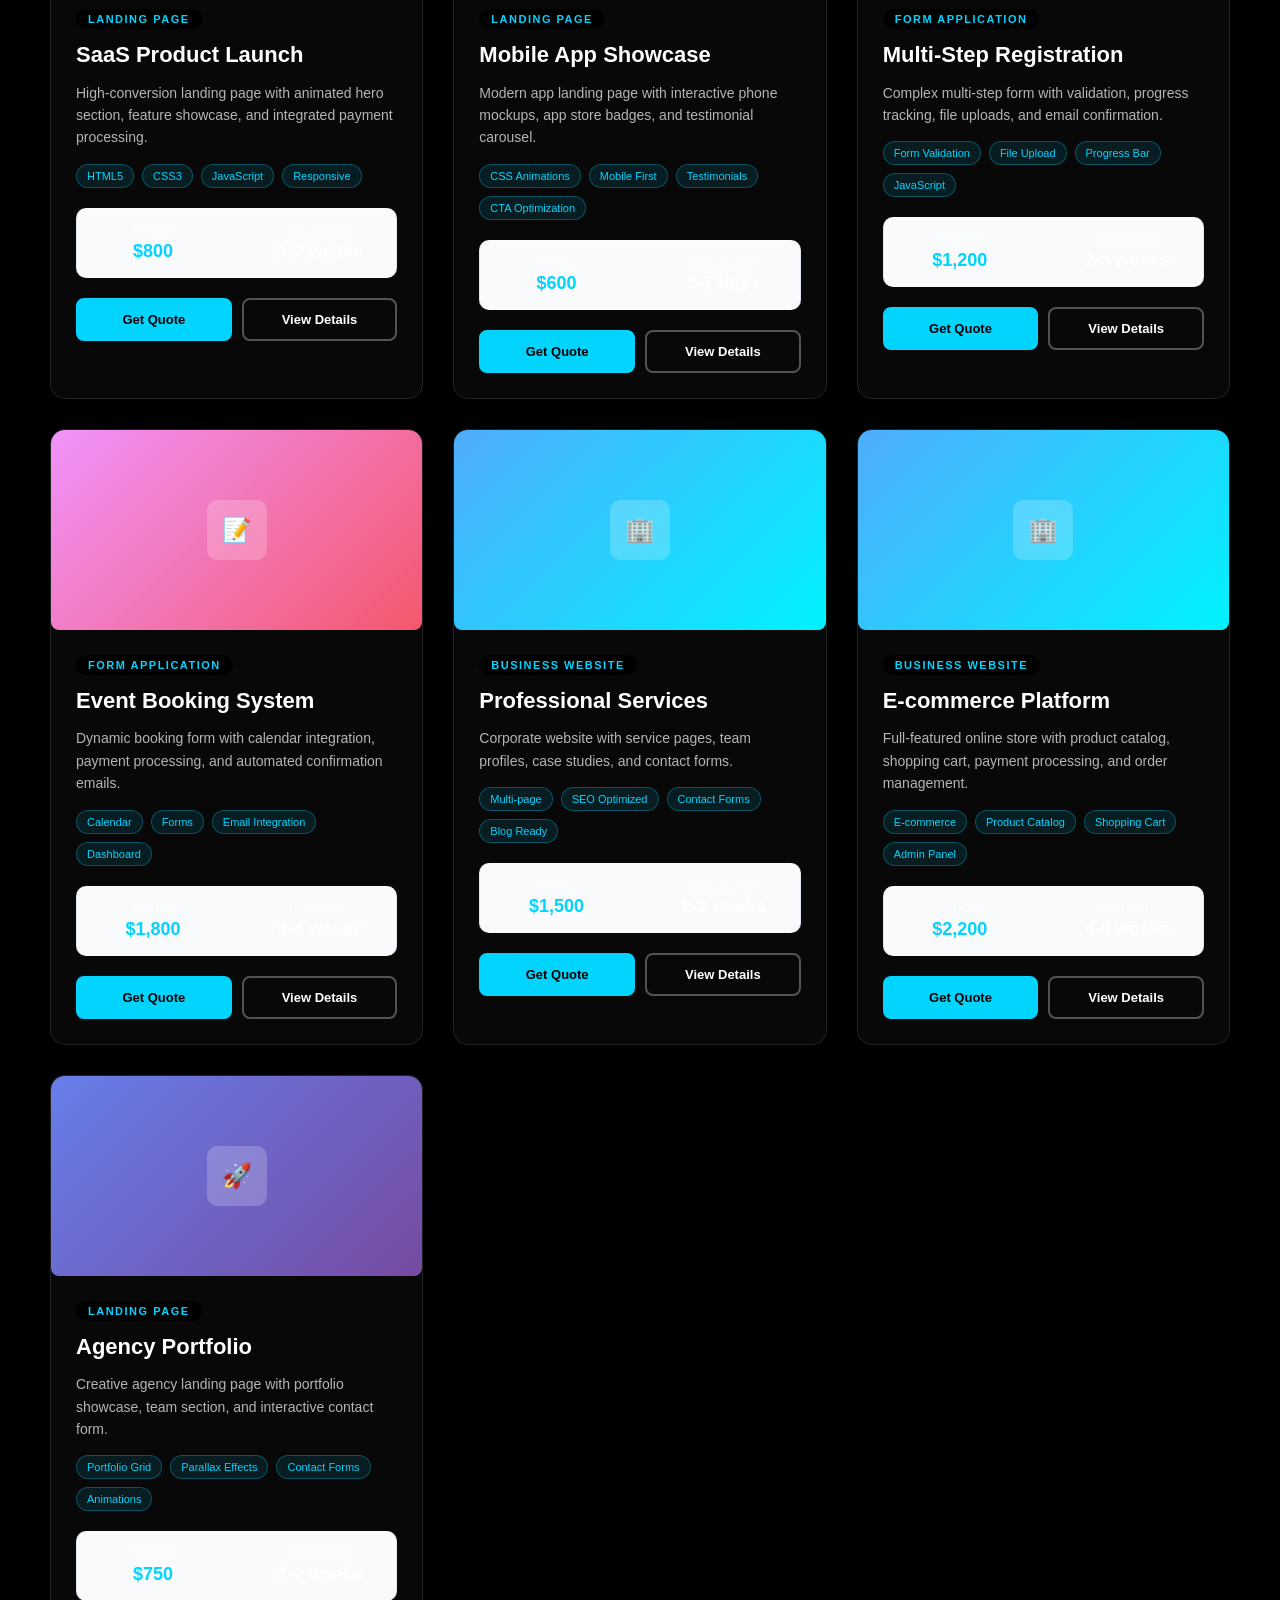
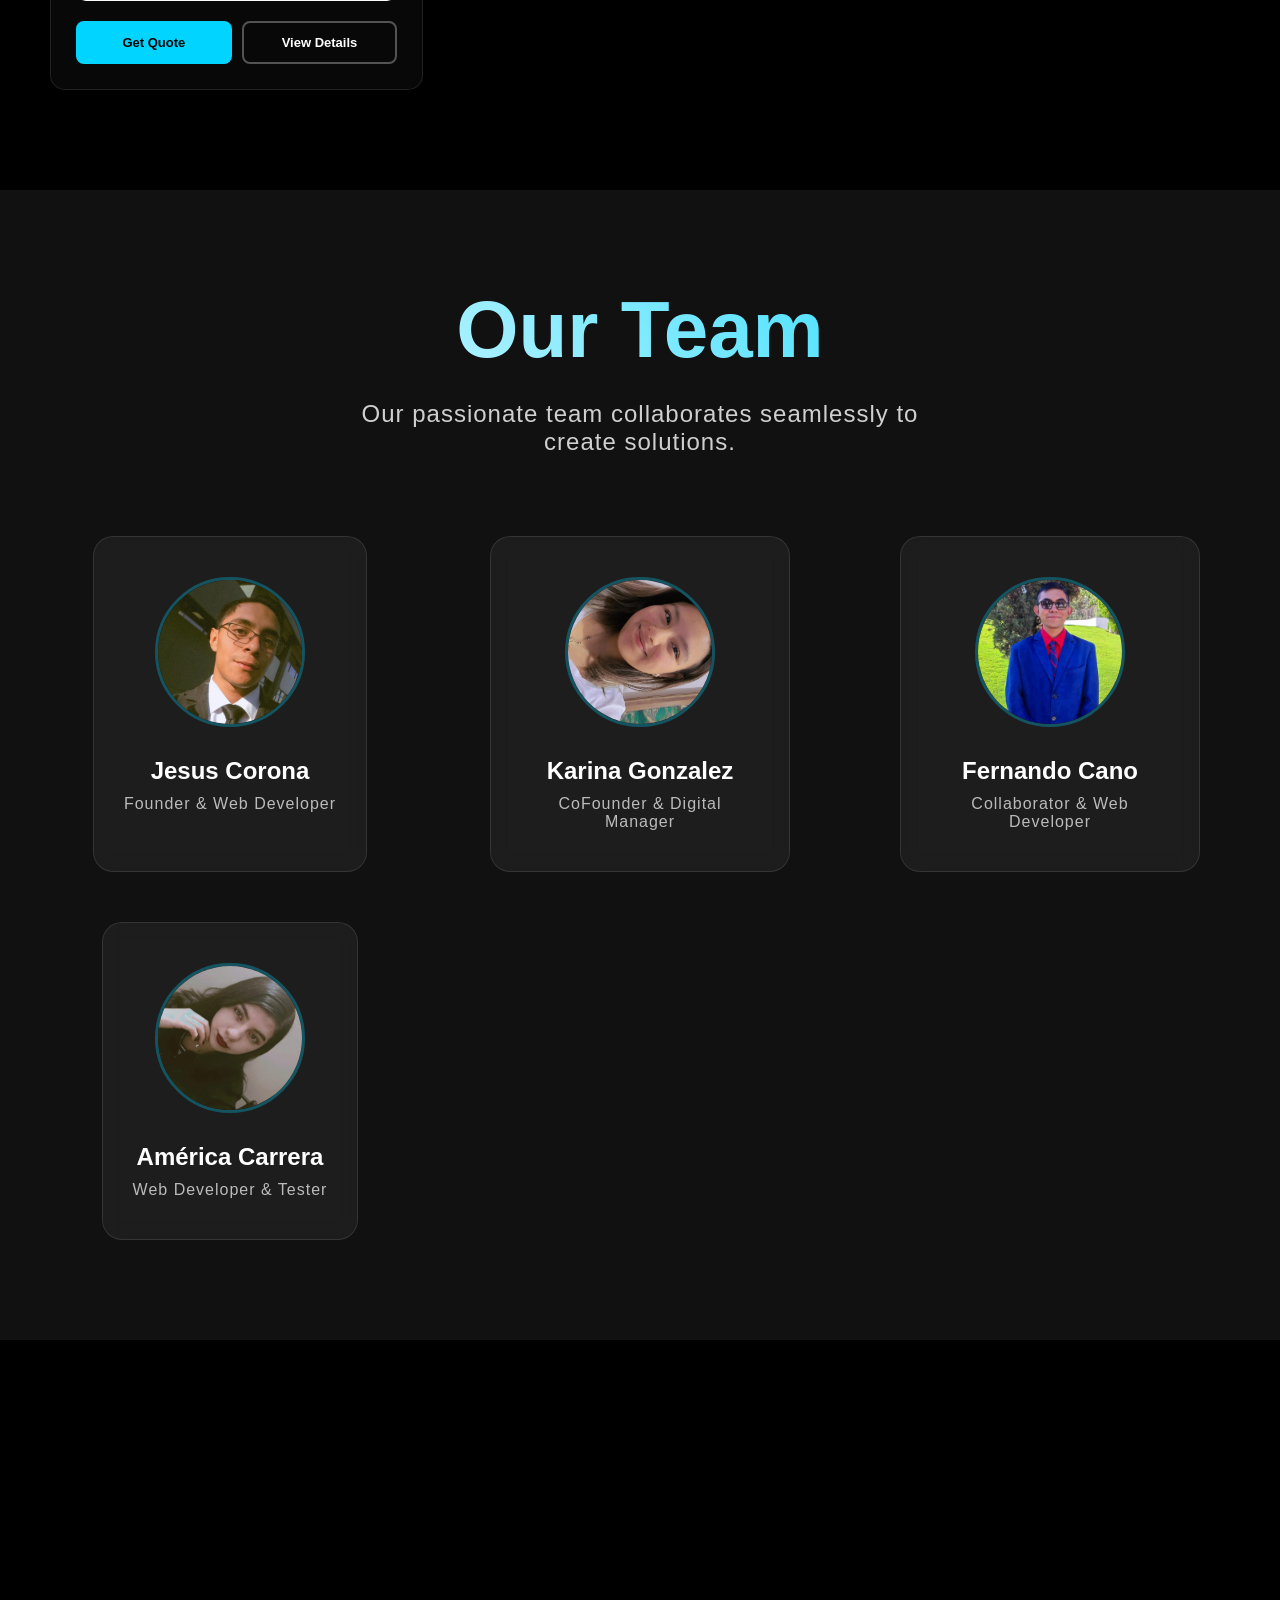
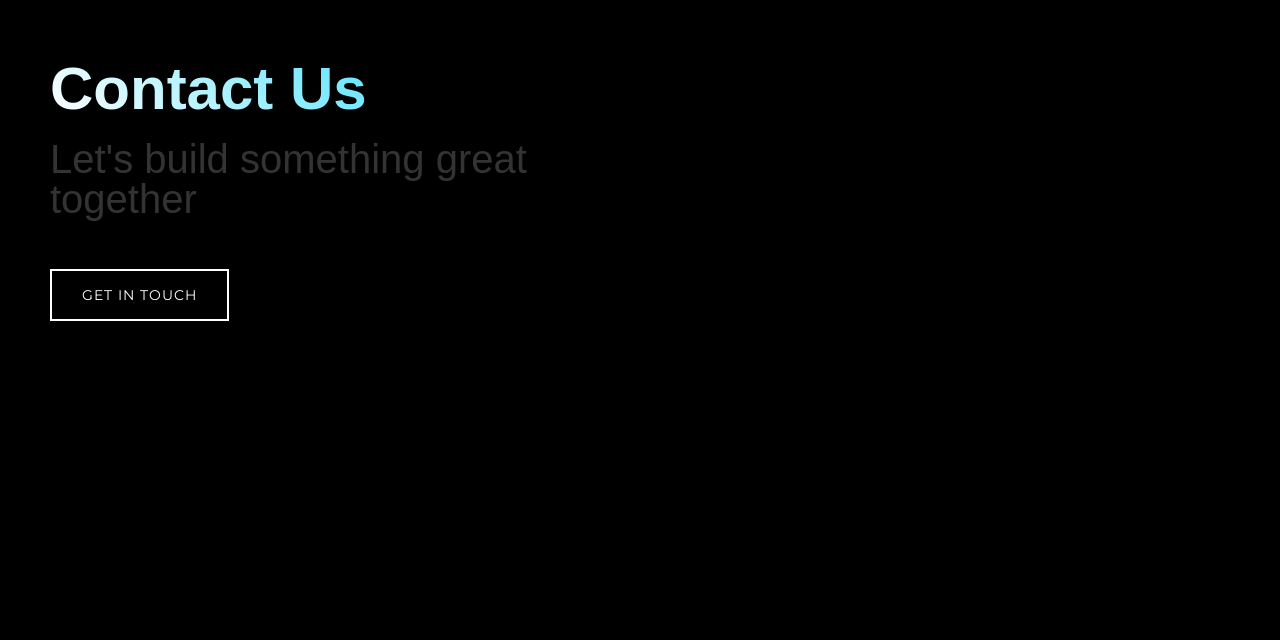
==== commit d73356f4: "ultima version actualizada" ====
--- a/index2.html
+++ b/index2.html
@@ -4,6 +4,7 @@
     <meta charset="UTF-8">
     <meta name="viewport" content="width=device-width, initial-scale=1.0">
     <title>KA Solutions - Web Development</title>
+    <link rel="icon" type="image/png" href="./assets/pictures/KA Solutions.jpg">
     <link href="https://fonts.googleapis.com/css2?family=Montserrat:wght@300;400;600;700&display=swap" rel="stylesheet">
     <link rel="stylesheet" href="./assets/estilos.css">
 </head>
